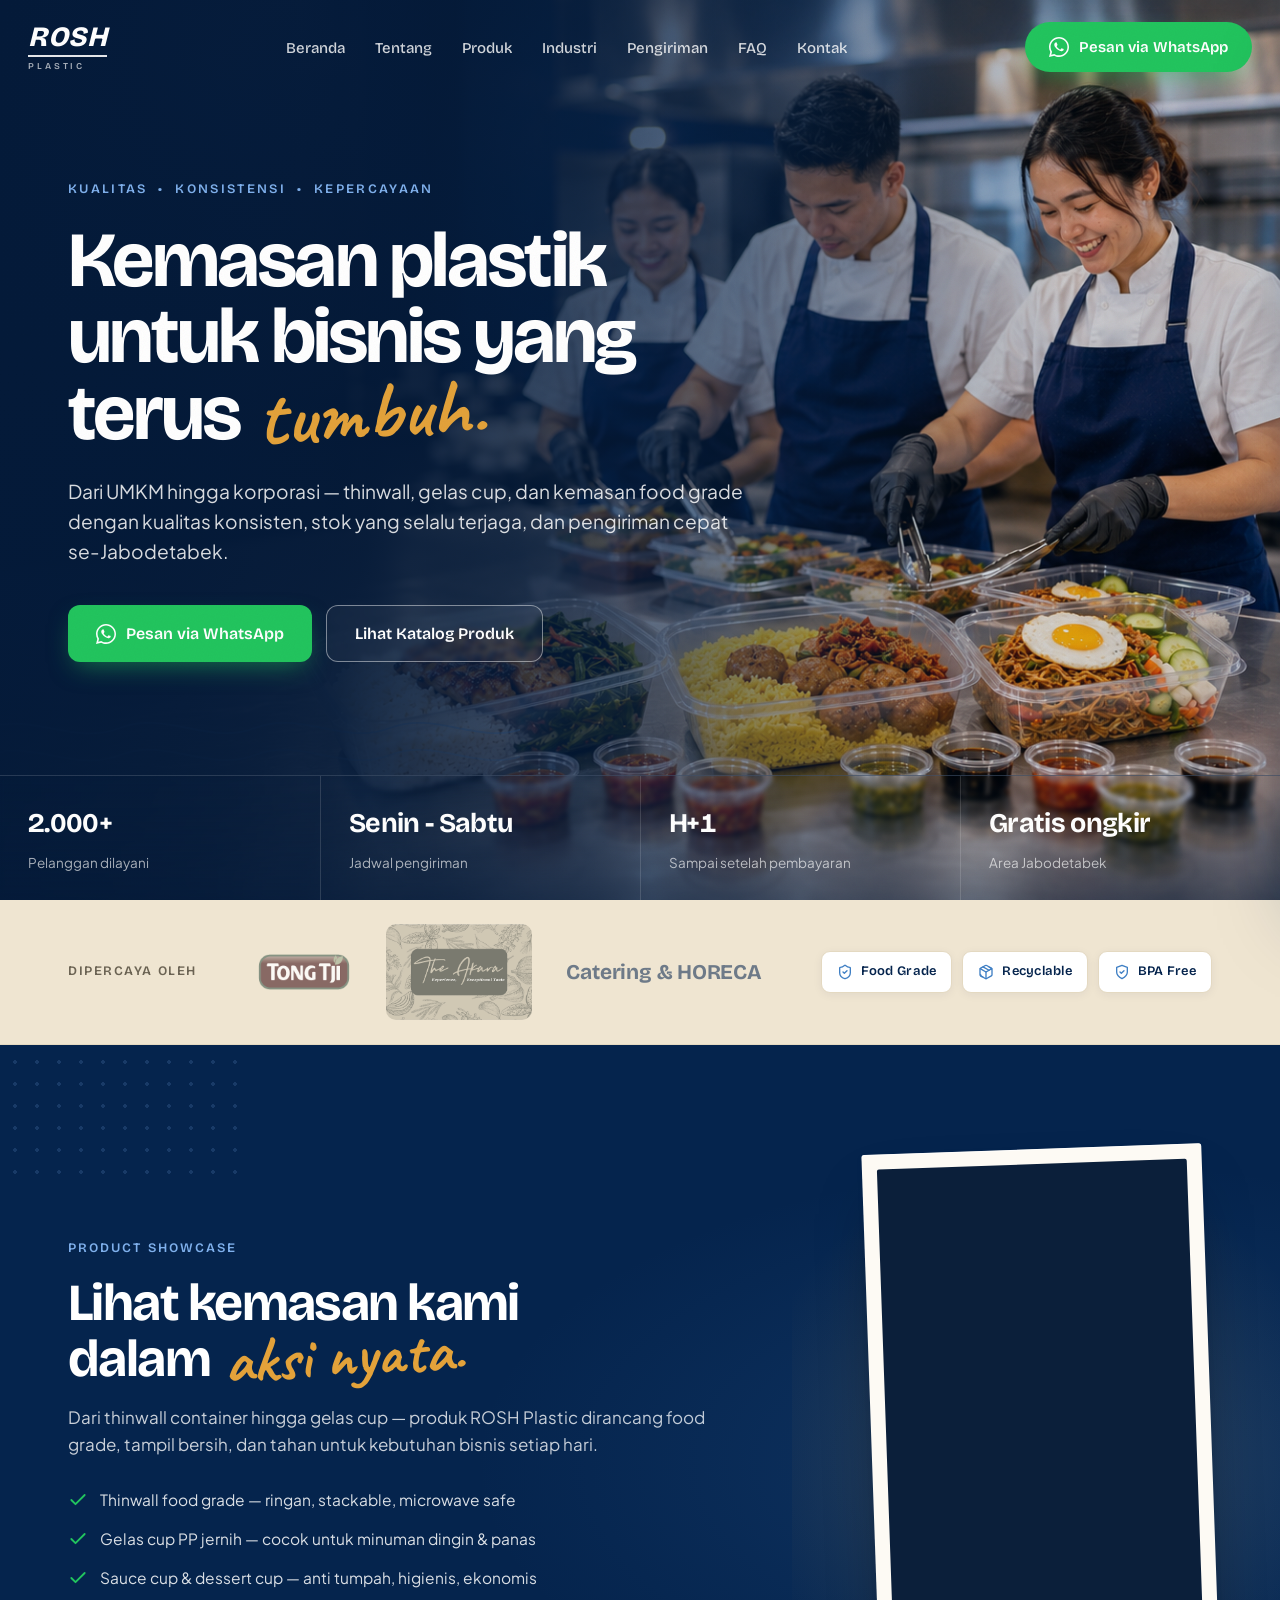
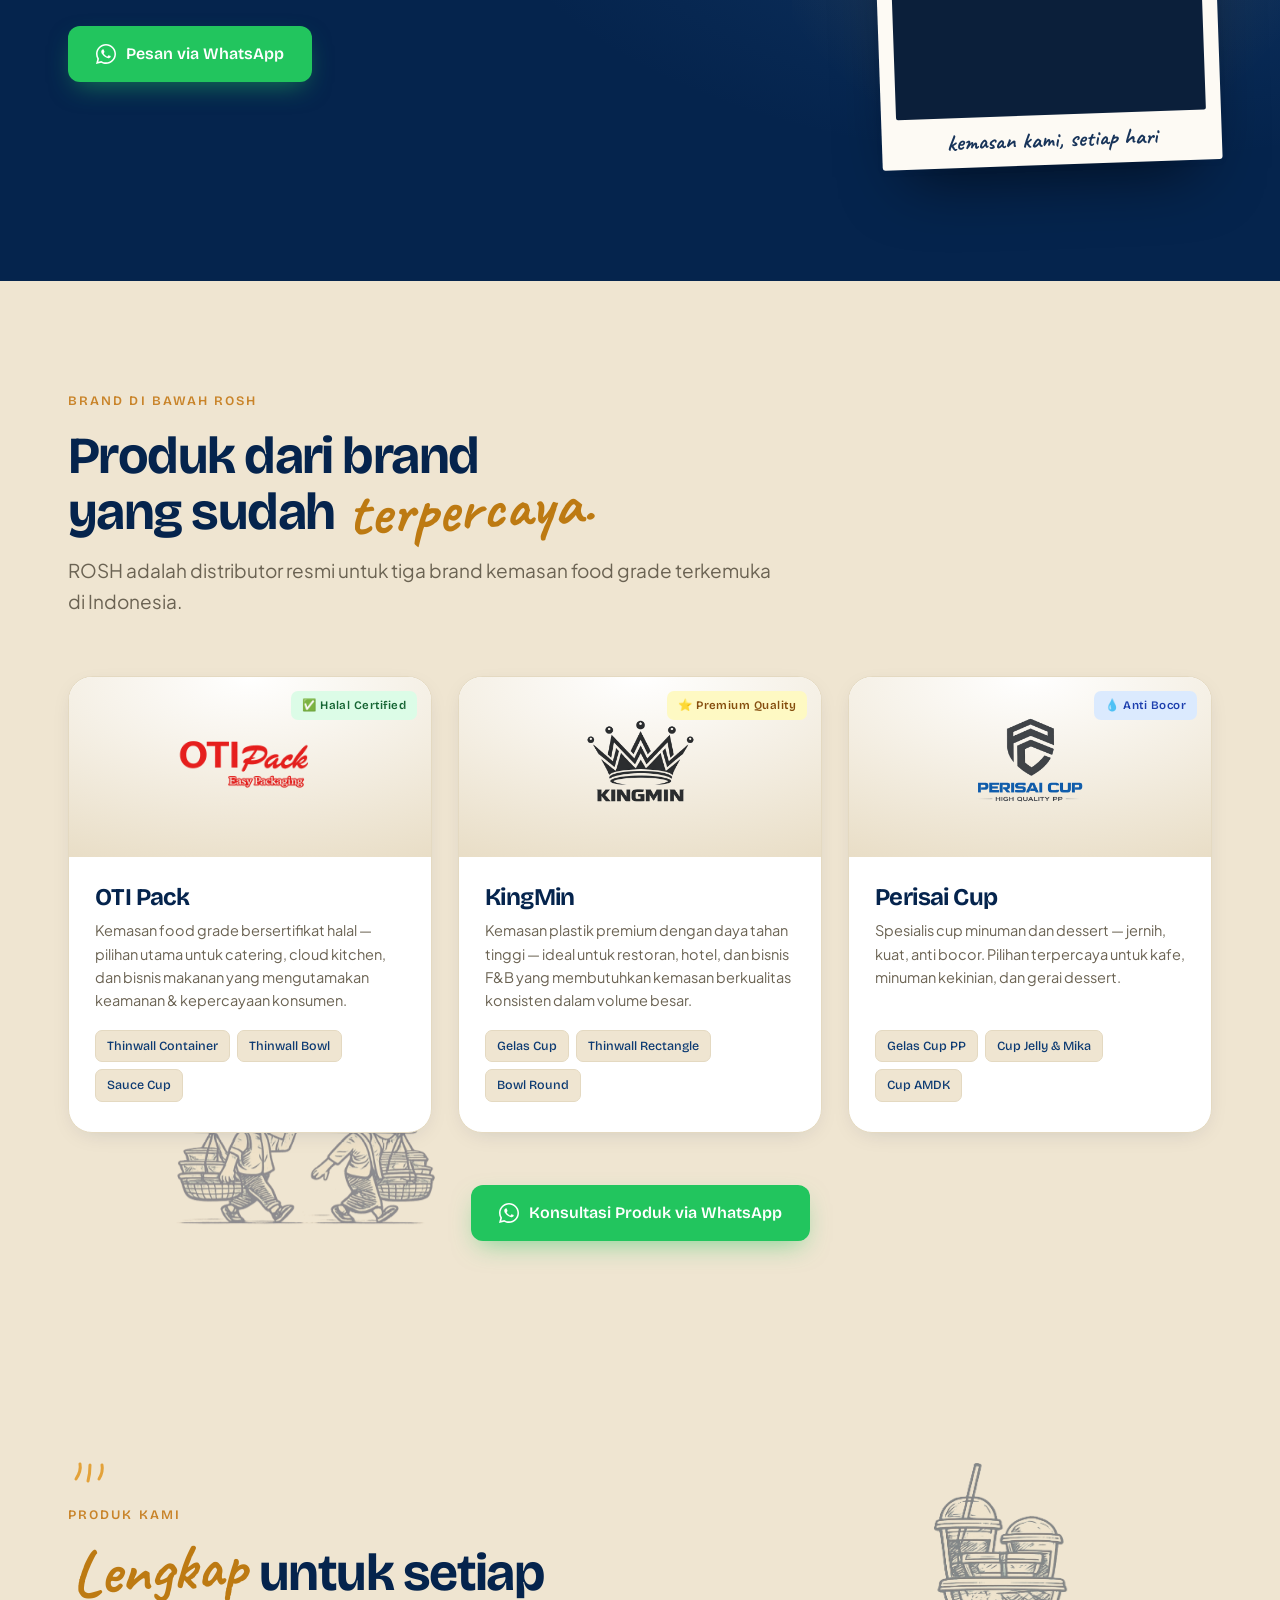
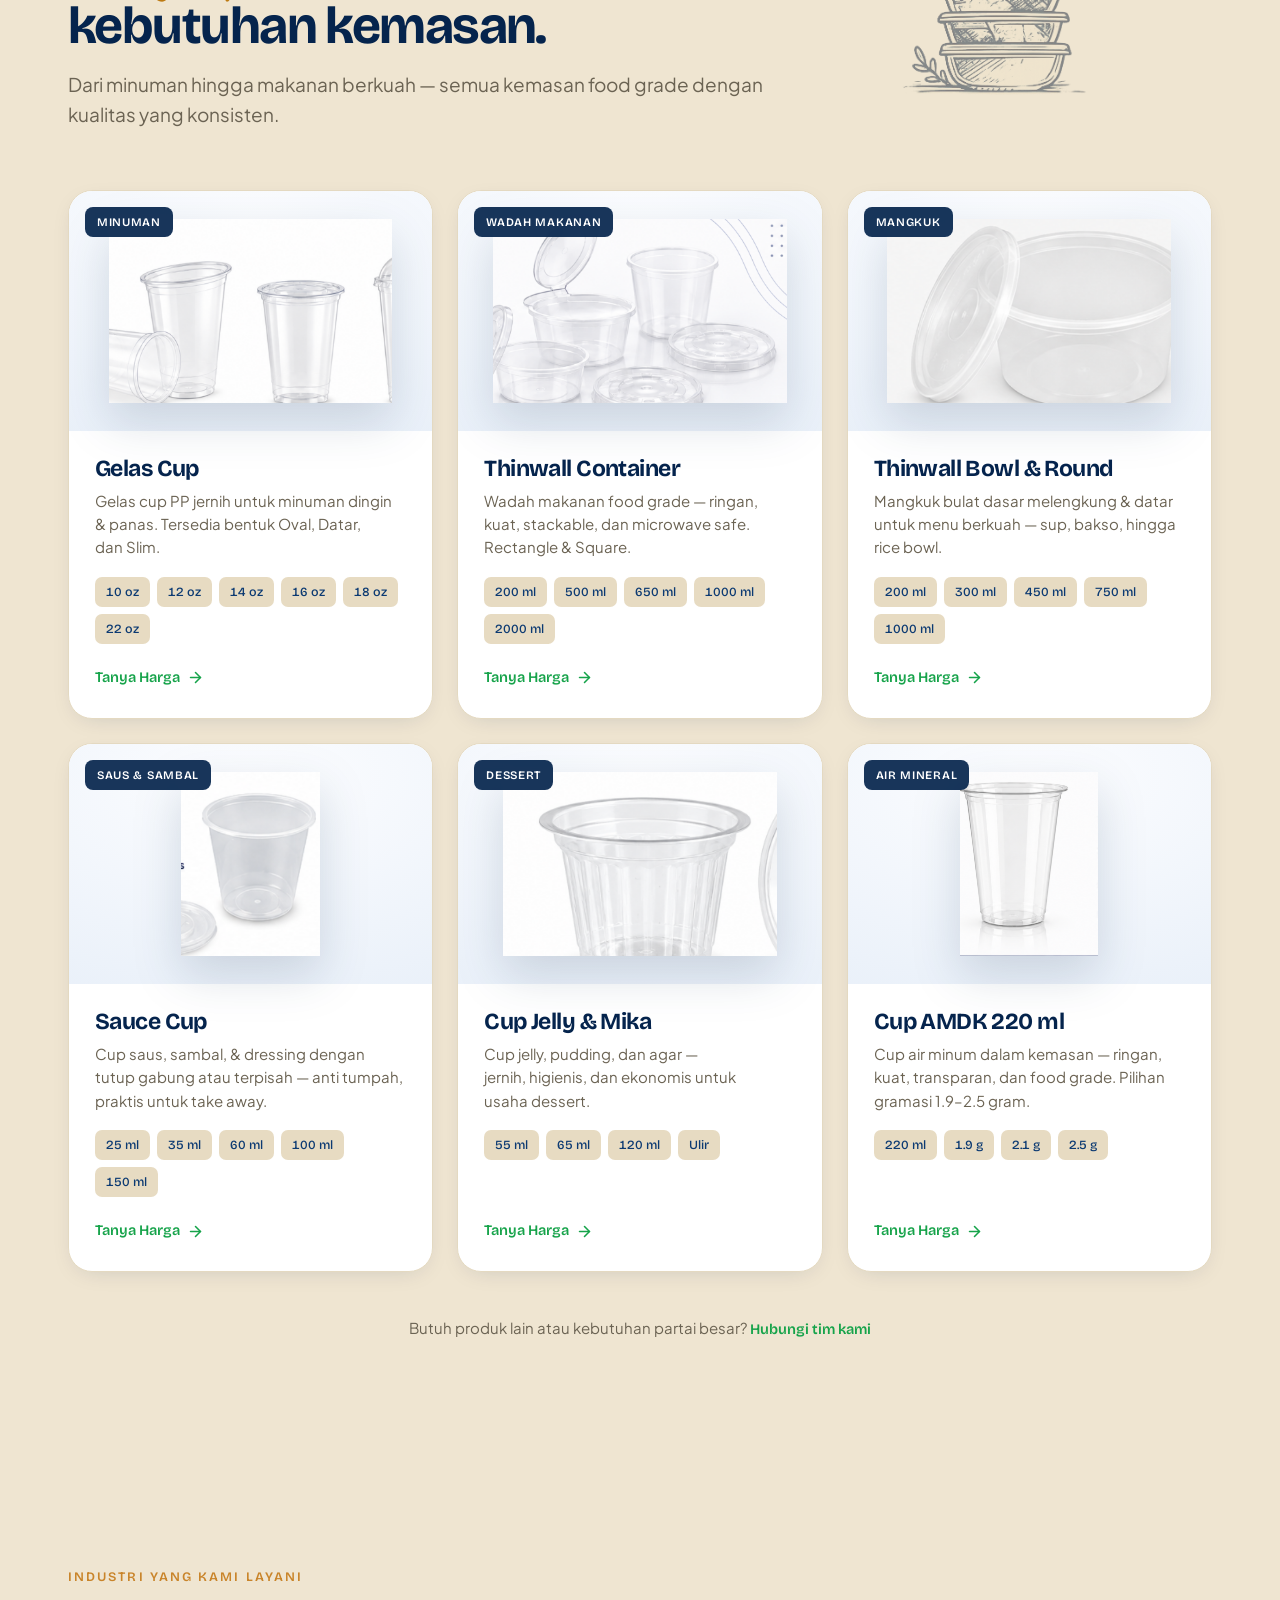
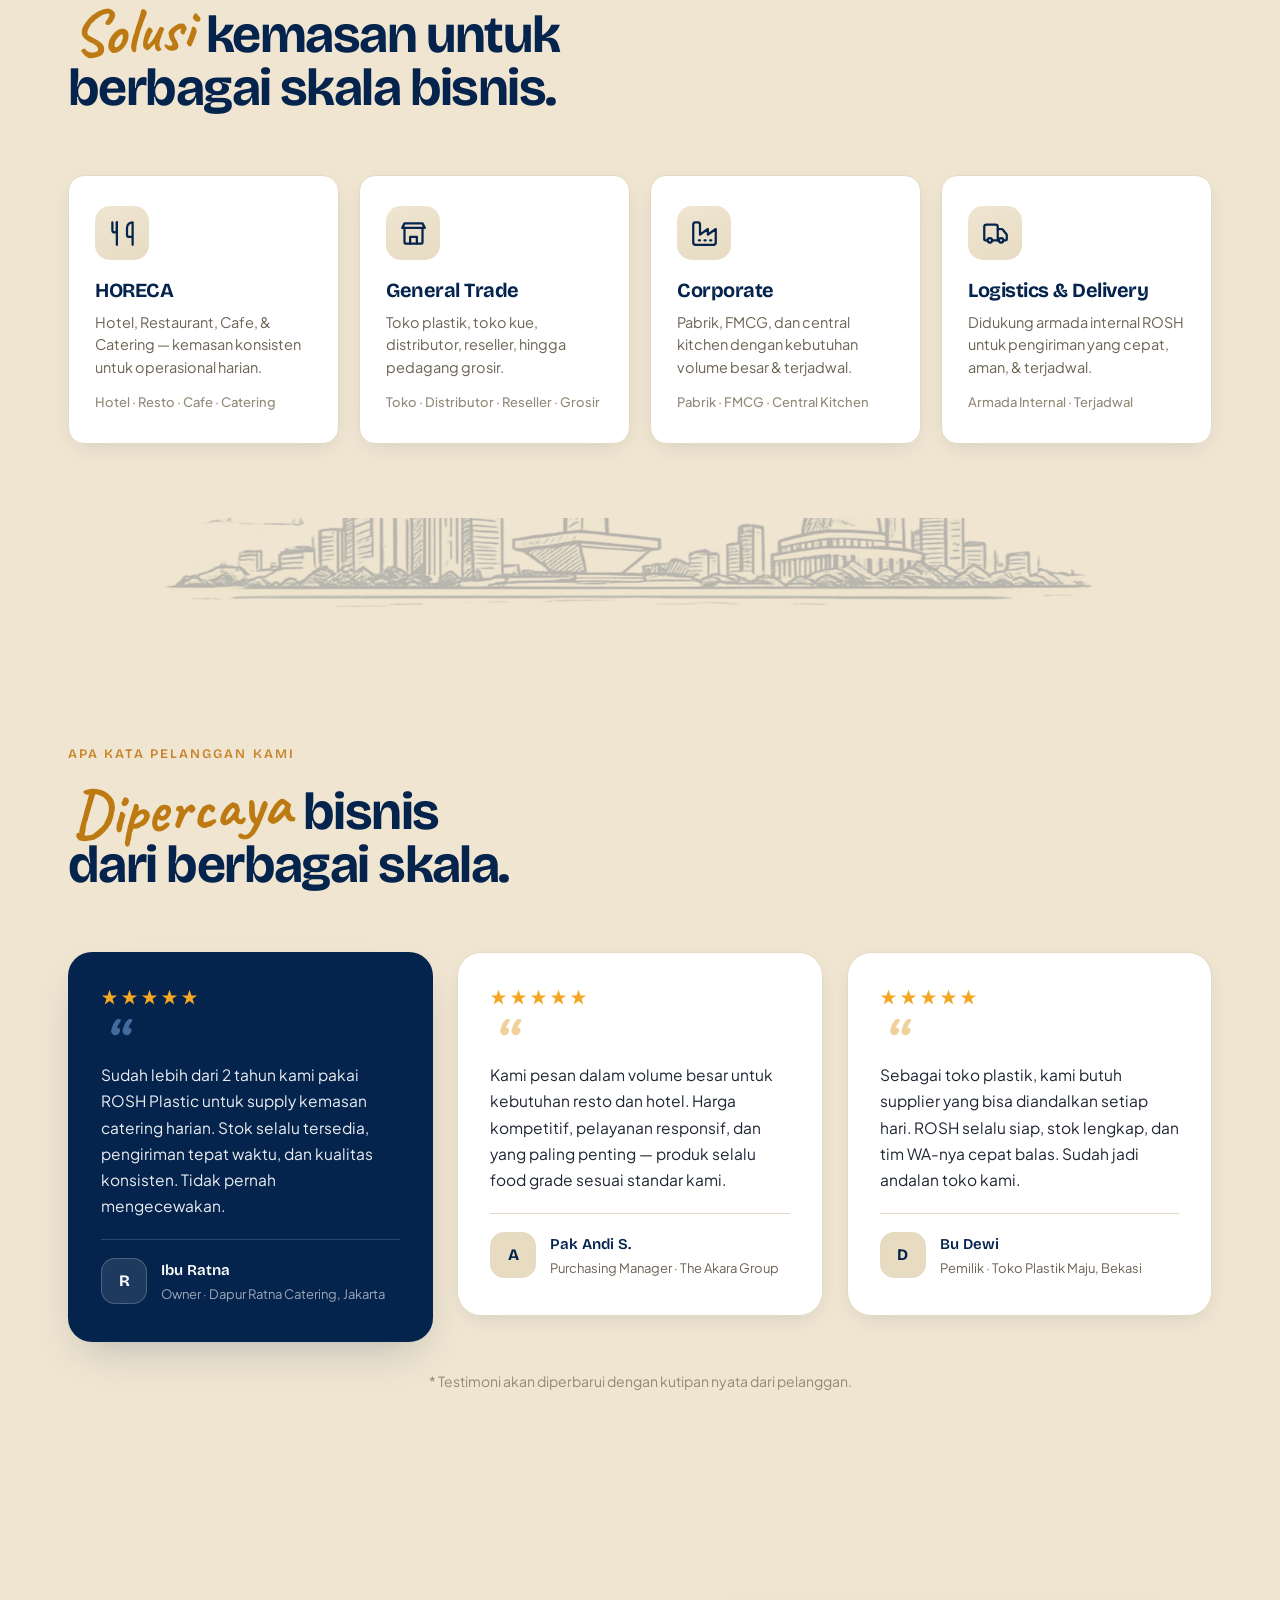
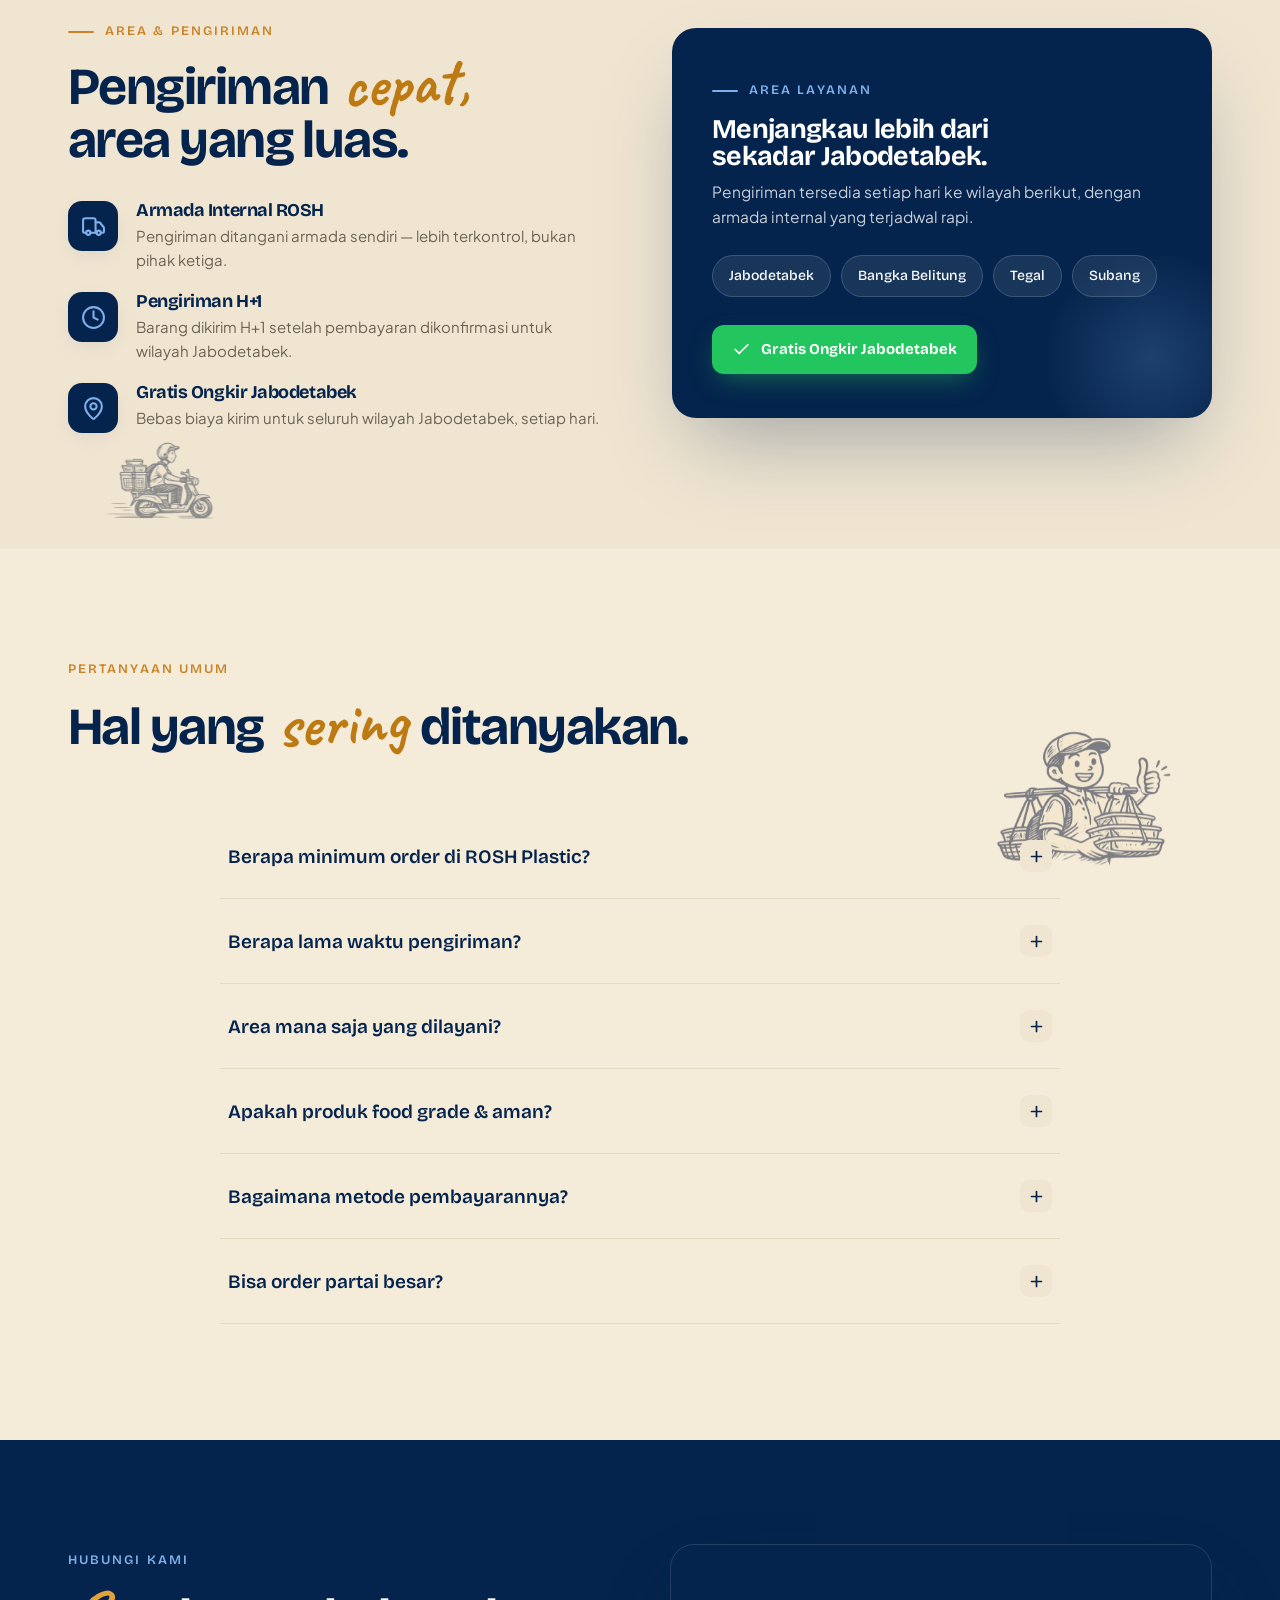
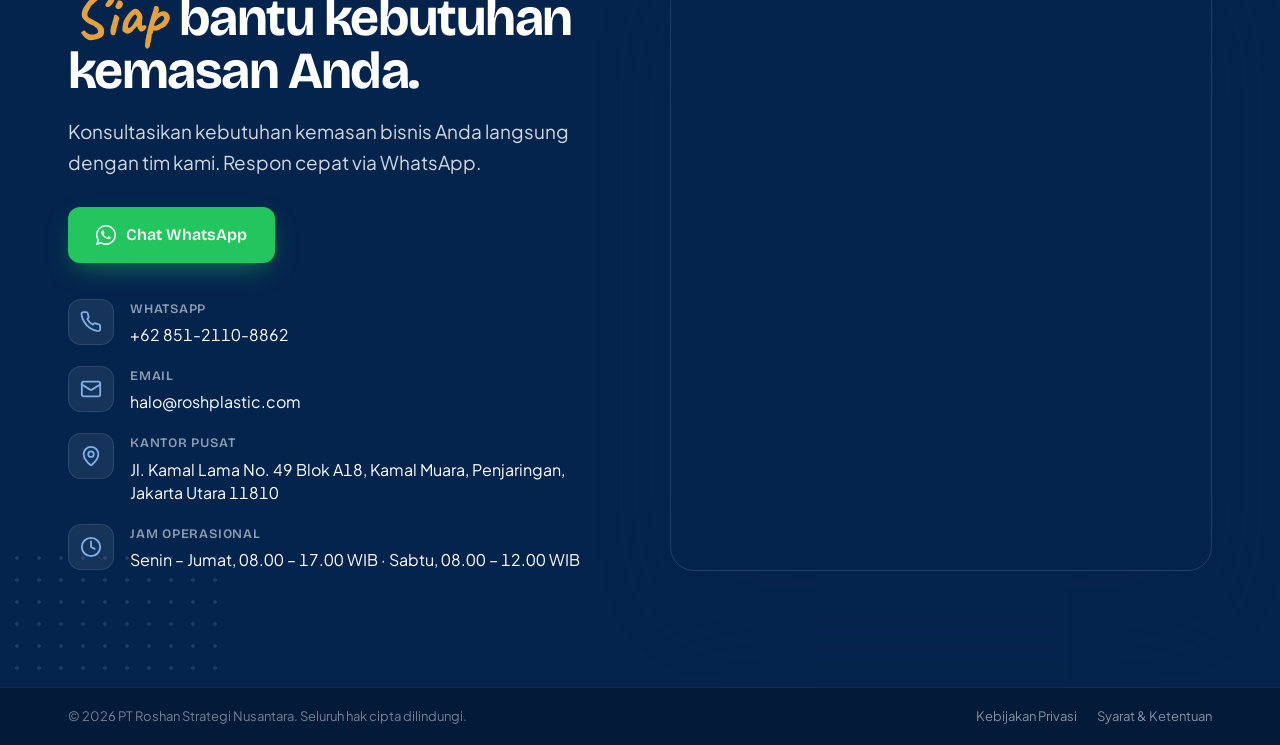
==== ROSH Plastic.html @ 9d6e75bc "Initial commit: ROSH Plastic landing page Situs statis ROSH Plastic — distributor kemasan plastik fo" ====
<!DOCTYPE html>
<html lang="id">
<head>
<meta charset="UTF-8" />
<meta name="viewport" content="width=device-width, initial-scale=1.0" />
<title>ROSH Plastic — Distributor Kemasan Plastik Food Grade | Jakarta</title>
<meta name="description" content="ROSH Plastic — distributor kemasan plastik food grade: thinwall, gelas cup, sauce cup, dan cup jelly. Melayani HORECA, general trade, dan korporasi. Gratis ongkir Jabodetabek, pengiriman H+1." />

<!-- Social / sharing -->
<meta property="og:type" content="website" />
<meta property="og:title" content="ROSH Plastic — Distributor Kemasan Plastik Food Grade" />
<meta property="og:description" content="Thinwall, gelas cup, dan kemasan food grade dengan kualitas konsisten. Gratis ongkir Jabodetabek, pengiriman H+1." />
<meta property="og:image" content="assets/hero-kitchen.png" />
<meta name="twitter:card" content="summary_large_image" />
<meta name="theme-color" content="#05244d" />

<!-- Inline SVG favicon (navy R mark) -->
<link rel="icon" href="data:image/svg+xml,%3Csvg xmlns='http://www.w3.org/2000/svg' viewBox='0 0 32 32'%3E%3Crect width='32' height='32' rx='7' fill='%2305244d'/%3E%3Ctext x='16' y='23' font-family='Archivo,Arial,sans-serif' font-size='20' font-weight='900' font-style='italic' fill='%23ffffff' text-anchor='middle'%3ER%3C/text%3E%3C/svg%3E" />

<link rel="preconnect" href="https://fonts.googleapis.com" />
<link rel="preconnect" href="https://fonts.gstatic.com" crossorigin />
<link href="https://fonts.googleapis.com/css2?family=Bricolage+Grotesque:opsz,wght@12..96,400;12..96,500;12..96,600;12..96,700;12..96,800&family=Caveat:wght@600;700&family=Plus+Jakarta+Sans:wght@400;500;600;700&display=swap" rel="stylesheet" />
<link rel="stylesheet" href="rosh-site.css" />
</head>
<body>

<a class="skip-link" href="#beranda">Lewati ke konten</a>
<div class="grain" aria-hidden="true"></div>

<!-- ============ NAV ============ -->
<header class="nav" data-screen-label="Navbar">
  <div class="nav-inner">
    <a href="#beranda" aria-label="ROSH Plastic — beranda" class="nav-logo-link">
      <span class="nav-logo-txt">
        <span class="nl-main">ROSH</span>
        <span class="nl-sub">PLASTIC</span>
      </span>
    </a>
    <nav>
      <ul class="nav-links">
        <li><a href="#beranda">Beranda</a></li>
        <li><a href="#tentang">Tentang</a></li>
        <li><a href="#produk">Produk</a></li>
        <li><a href="#industri">Industri</a></li>
        <li><a href="#pengiriman">Pengiriman</a></li>
        <li><a href="#faq">FAQ</a></li>
        <li><a href="#kontak">Kontak</a></li>
      </ul>
    </nav>
    <div class="nav-cta">
      <a class="btn btn-wa btn-pill" href="https://wa.me/6285121108862?text=Halo%20ROSH%20Plastic%2C%20saya%20ingin%20menanyakan%20produk%20kemasan%20plastik." target="_blank" rel="noopener">
        <svg viewBox="0 0 32 32" fill="currentColor" aria-hidden="true"><path d="M16 0C7.2 0 0 7.2 0 16c0 2.8.7 5.5 2.1 7.9L0 32l8.3-2.2C10.6 31.2 13.3 32 16 32c8.8 0 16-7.2 16-16S24.8 0 16 0zm0 29.3c-2.5 0-4.9-.7-7-1.9l-.5-.3-4.9 1.3 1.3-4.8-.3-.5c-1.4-2.2-2.1-4.7-2.1-7.1C2.5 8.6 8.6 2.5 16 2.5S29.5 8.6 29.5 16 23.4 29.3 16 29.3zm7.4-9.9c-.4-.2-2.4-1.2-2.7-1.3-.4-.1-.6-.2-.9.2-.3.4-1 1.3-1.2 1.5-.2.2-.4.3-.8.1-.4-.2-1.7-.6-3.2-2-1.2-1.1-2-2.4-2.2-2.8-.2-.4 0-.6.2-.8.2-.2.4-.4.5-.7.2-.2.2-.4.4-.7.1-.3 0-.5 0-.7-.1-.2-.9-2.1-1.2-2.9-.3-.8-.6-.7-.9-.7h-.7c-.2 0-.6.1-1 .5-.3.4-1.3 1.3-1.3 3.1s1.3 3.6 1.5 3.9c.2.3 2.6 4 6.3 5.6.9.4 1.6.6 2.1.8.9.3 1.7.2 2.3.1.7-.1 2.4-1 2.7-1.9.3-.9.3-1.7.2-1.9-.1-.2-.3-.3-.7-.5z"/></svg>
        Pesan via WhatsApp
      </a>
      <button class="nav-burger" aria-label="Buka menu"><span></span><span></span><span></span></button>
    </div>
  </div>
</header>

<!-- mobile menu -->
<div class="scrim"></div>
<aside class="mobile-menu" aria-label="Menu navigasi">
  <button class="mm-close" aria-label="Tutup menu">&times;</button>
  <a href="#beranda">Beranda</a>
  <a href="#tentang">Tentang</a>
  <a href="#produk">Produk</a>
  <a href="#industri">Industri</a>
  <a href="#pengiriman">Pengiriman</a>
  <a href="#faq">FAQ</a>
  <a href="#kontak">Kontak</a>
  <a class="btn btn-wa" href="https://wa.me/6285121108862?text=Halo%20ROSH%20Plastic%2C%20saya%20ingin%20menanyakan%20produk%20kemasan%20plastik." target="_blank" rel="noopener">Pesan via WhatsApp</a>
</aside>

<!-- ============ HERO ============ -->
<section class="hero" id="beranda" data-screen-label="Hero">
  <div class="hero-bg"></div>
  <div class="hero-deco-waves" aria-hidden="true">
    <svg viewBox="0 0 520 130" fill="none" xmlns="http://www.w3.org/2000/svg">
      <path d="M-10,28 C30,12 75,46 120,28 C165,10 210,46 255,28 C300,10 345,46 390,28 C435,10 480,46 525,28" stroke="rgba(127,176,236,0.45)" stroke-width="1.8" fill="none"/>
      <path d="M-10,55 C30,39 75,73 120,55 C165,37 210,73 255,55 C300,37 345,73 390,55 C435,37 480,73 525,55" stroke="rgba(127,176,236,0.32)" stroke-width="1.8" fill="none"/>
      <path d="M-10,82 C30,66 75,100 120,82 C165,64 210,100 255,82 C300,64 345,100 390,82 C435,64 480,100 525,82" stroke="rgba(127,176,236,0.20)" stroke-width="1.8" fill="none"/>
      <path d="M-10,109 C30,93 75,127 120,109 C165,91 210,127 255,109 C300,91 345,127 390,109 C435,91 480,127 525,109" stroke="rgba(127,176,236,0.11)" stroke-width="1.8" fill="none"/>
    </svg>
  </div>
  <div class="hero-grid"></div>
  <div class="hero-overlay"></div>
  <div class="hero-content">
    <div class="container">
      <div class="hero-inner">
        <span class="overline eyebrow-rule">Kualitas&nbsp;&nbsp;•&nbsp;&nbsp;Konsistensi&nbsp;&nbsp;•&nbsp;&nbsp;Kepercayaan</span>
        <h1>Kemasan plastik untuk bisnis yang terus <em class="script">tumbuh.</em></h1>
        <p class="hero-sub">Dari UMKM hingga korporasi — thinwall, gelas cup, dan kemasan food grade dengan kualitas konsisten, stok yang selalu terjaga, dan pengiriman cepat se-Jabodetabek.</p>
        <div class="hero-actions">
          <a class="btn btn-wa" href="https://wa.me/6285121108862?text=Halo%20ROSH%20Plastic%2C%20saya%20ingin%20memesan%20kemasan%20plastik." target="_blank" rel="noopener">
            <svg viewBox="0 0 32 32" fill="currentColor" aria-hidden="true"><path d="M16 0C7.2 0 0 7.2 0 16c0 2.8.7 5.5 2.1 7.9L0 32l8.3-2.2C10.6 31.2 13.3 32 16 32c8.8 0 16-7.2 16-16S24.8 0 16 0zm0 29.3c-2.5 0-4.9-.7-7-1.9l-.5-.3-4.9 1.3 1.3-4.8-.3-.5c-1.4-2.2-2.1-4.7-2.1-7.1C2.5 8.6 8.6 2.5 16 2.5S29.5 8.6 29.5 16 23.4 29.3 16 29.3zm7.4-9.9c-.4-.2-2.4-1.2-2.7-1.3-.4-.1-.6-.2-.9.2-.3.4-1 1.3-1.2 1.5-.2.2-.4.3-.8.1-.4-.2-1.7-.6-3.2-2-1.2-1.1-2-2.4-2.2-2.8-.2-.4 0-.6.2-.8.2-.2.4-.4.5-.7.2-.2.2-.4.4-.7.1-.3 0-.5 0-.7-.1-.2-.9-2.1-1.2-2.9-.3-.8-.6-.7-.9-.7h-.7c-.2 0-.6.1-1 .5-.3.4-1.3 1.3-1.3 3.1s1.3 3.6 1.5 3.9c.2.3 2.6 4 6.3 5.6.9.4 1.6.6 2.1.8.9.3 1.7.2 2.3.1.7-.1 2.4-1 2.7-1.9.3-.9.3-1.7.2-1.9-.1-.2-.3-.3-.7-.5z"/></svg>
            Pesan via WhatsApp
          </a>
          <a class="btn btn-ghost" href="#produk">Lihat Katalog Produk</a>
        </div>
      </div>
    </div>
  </div>
  <div class="hero-stats">
    <div class="hero-stat"><div class="n">2.000+</div><div class="l">Pelanggan dilayani</div></div>
    <div class="hero-stat"><div class="n">Senin - Sabtu</div><div class="l">Jadwal pengiriman</div></div>
    <div class="hero-stat"><div class="n">H+1</div><div class="l">Sampai setelah pembayaran</div></div>
    <div class="hero-stat"><div class="n">Gratis ongkir</div><div class="l">Area Jabodetabek</div></div>
  </div>
</section>

<!-- ============ TRUST ============ -->
<section class="trust">
  <div class="container">
    <div class="trust-inner">
      <span class="trust-label">Dipercaya oleh</span>
      <div class="trust-logos">
        <img src="assets/logo-tong-tji.png" alt="Tong Tji" style="height:96px;object-fit:contain;" />
        <img src="assets/logo-akara-new.png" alt="The Akara" style="height:96px;object-fit:contain;border-radius:10px;" />
        <span>Catering &amp; HORECA</span>
      </div>
      <div class="trust-badges">
        <span class="badge"><svg viewBox="0 0 24 24" fill="none" stroke="currentColor" stroke-width="2" stroke-linecap="round" stroke-linejoin="round"><path d="M20 13c0 5-3.5 7.5-7.66 8.95a1 1 0 0 1-.67-.01C7.5 20.5 4 18 4 13V6a1 1 0 0 1 1-1c2 0 4.5-1.2 6.24-2.72a1.17 1.17 0 0 1 1.52 0C14.51 3.81 17 5 19 5a1 1 0 0 1 1 1z"/><path d="m9 12 2 2 4-4"/></svg>Food Grade</span>
        <span class="badge"><svg viewBox="0 0 24 24" fill="none" stroke="currentColor" stroke-width="2" stroke-linecap="round" stroke-linejoin="round"><path d="M7 19a3 3 0 0 1-3-3"/><path d="M17 5a3 3 0 0 1 3 3"/><path d="m7.5 4.27 9 5.15"/><path d="M21 8a2 2 0 0 0-1-1.73l-7-4a2 2 0 0 0-2 0l-7 4A2 2 0 0 0 3 8v8a2 2 0 0 0 1 1.73l7 4a2 2 0 0 0 2 0l7-4A2 2 0 0 0 21 16Z"/><path d="m3.3 7 8.7 5 8.7-5"/><path d="M12 22V12"/></svg>Recyclable</span>
        <span class="badge"><svg viewBox="0 0 24 24" fill="none" stroke="currentColor" stroke-width="2" stroke-linecap="round" stroke-linejoin="round"><path d="M12 22s8-4 8-10V5l-8-3-8 3v7c0 6 8 10 8 10z"/><path d="m9 12 2 2 4-4"/></svg>BPA Free</span>
      </div>
    </div>
  </div>
</section>

<!-- ============ VIDEO SHOWCASE ============ -->
<section class="section showcase" id="tentang" data-screen-label="Video Showcase">
  <div class="container">
    <div class="showcase-grid">

      <div class="showcase-copy reveal">
        <span class="overline eyebrow-rule">Product Showcase</span>
        <h2 class="h-sec on-navy">Lihat kemasan kami<br>dalam <em class="script">aksi nyata.</em></h2>
        <p>Dari thinwall container hingga gelas cup — produk ROSH Plastic dirancang food grade, tampil bersih, dan tahan untuk kebutuhan bisnis setiap hari.</p>
        <ul>
          <li>
            <svg viewBox="0 0 24 24" fill="none" stroke="currentColor" stroke-width="2.2" stroke-linecap="round" stroke-linejoin="round"><path d="M20 6 9 17l-5-5"/></svg>
            Thinwall food grade — ringan, stackable, microwave safe
          </li>
          <li>
            <svg viewBox="0 0 24 24" fill="none" stroke="currentColor" stroke-width="2.2" stroke-linecap="round" stroke-linejoin="round"><path d="M20 6 9 17l-5-5"/></svg>
            Gelas cup PP jernih — cocok untuk minuman dingin &amp; panas
          </li>
          <li>
            <svg viewBox="0 0 24 24" fill="none" stroke="currentColor" stroke-width="2.2" stroke-linecap="round" stroke-linejoin="round"><path d="M20 6 9 17l-5-5"/></svg>
            Sauce cup &amp; dessert cup — anti tumpah, higienis, ekonomis
          </li>
        </ul>
        <div class="showcase-cta">
          <a class="btn btn-wa" href="https://wa.me/6285121108862?text=Halo%20ROSH%20Plastic%2C%20saya%20tertarik%20dengan%20produk%20kemasan." target="_blank" rel="noopener">
            <svg viewBox="0 0 32 32" fill="currentColor" aria-hidden="true"><path d="M16 0C7.2 0 0 7.2 0 16c0 2.8.7 5.5 2.1 7.9L0 32l8.3-2.2C10.6 31.2 13.3 32 16 32c8.8 0 16-7.2 16-16S24.8 0 16 0zm0 29.3c-2.5 0-4.9-.7-7-1.9l-.5-.3-4.9 1.3 1.3-4.8-.3-.5c-1.4-2.2-2.1-4.7-2.1-7.1C2.5 8.6 8.6 2.5 16 2.5S29.5 8.6 29.5 16 23.4 29.3 16 29.3zm7.4-9.9c-.4-.2-2.4-1.2-2.7-1.3-.4-.1-.6-.2-.9.2-.3.4-1 1.3-1.2 1.5-.2.2-.4.3-.8.1-.4-.2-1.7-.6-3.2-2-1.2-1.1-2-2.4-2.2-2.8-.2-.4 0-.6.2-.8.2-.2.4-.4.5-.7.2-.2.2-.4.4-.7.1-.3 0-.5 0-.7-.1-.2-.9-2.1-1.2-2.9-.3-.8-.6-.7-.9-.7h-.7c-.2 0-.6.1-1 .5-.3.4-1.3 1.3-1.3 3.1s1.3 3.6 1.5 3.9c.2.3 2.6 4 6.3 5.6.9.4 1.6.6 2.1.8.9.3 1.7.2 2.3.1.7-.1 2.4-1 2.7-1.9.3-.9.3-1.7.2-1.9-.1-.2-.3-.3-.7-.5z"/></svg>
            Pesan via WhatsApp
          </a>
        </div>
      </div>

      <figure class="reel-frame reveal d2">
        <div class="reel-glow"></div>
        <div class="reel-wrap">
          <video src="assets/product-reel.mp4" autoplay muted loop playsinline></video>
          <figcaption class="photo-cap">kemasan kami, setiap hari</figcaption>
        </div>
      </figure>

    </div>
  </div>
</section>


<!-- ============ BRANDS ============ -->
<section class="section brands-section" id="brand" data-screen-label="Brand">
  <!-- pikulan carriers illustration -->
  <div class="section-art art-carry" aria-hidden="true"><img src="assets/art-carry.png" alt="" /></div>
  <div class="container">
    <div class="sec-head center reveal">
      <span class="overline eyebrow-rule">Brand di Bawah ROSH</span>
      <h2 class="h-sec">Produk dari brand<br>yang sudah <em class="script">terpercaya.</em></h2>
      <p class="lead">ROSH adalah distributor resmi untuk tiga brand kemasan food grade terkemuka di Indonesia.</p>
    </div>
    <div class="brands-grid">

      <div class="brand-card reveal">
        <div class="brand-logo-area">
          <img src="assets/logo-otipack.png" alt="OTIPack" style="max-height:145px;max-width:90%;width:auto;object-fit:contain;transform:scale(1.5);transform-origin:center;" />
          <span class="brand-tag halal">✅ Halal Certified</span>
        </div>
        <div class="brand-body">
          <h3>OTI Pack</h3>
          <p class="desc">Kemasan food grade bersertifikat halal — pilihan utama untuk catering, cloud kitchen, dan bisnis makanan yang mengutamakan keamanan &amp; kepercayaan konsumen.</p>
          <div class="brand-prodlist">
            <span>Thinwall Container</span>
            <span>Thinwall Bowl</span>
            <span>Sauce Cup</span>
          </div>
        </div>
      </div>

      <div class="brand-card reveal d1">
        <div class="brand-logo-area">
          <img src="assets/logo-kingmin.png" alt="KingMin" />
          <span class="brand-tag premium">⭐ Premium Quality</span>
        </div>
        <div class="brand-body">
          <h3>KingMin</h3>
          <p class="desc">Kemasan plastik premium dengan daya tahan tinggi — ideal untuk restoran, hotel, dan bisnis F&amp;B yang membutuhkan kemasan berkualitas konsisten dalam volume besar.</p>
          <div class="brand-prodlist">
            <span>Gelas Cup</span>
            <span>Thinwall Rectangle</span>
            <span>Bowl Round</span>
          </div>
        </div>
      </div>

      <div class="brand-card reveal d2">
        <div class="brand-logo-area">
          <img src="assets/logo-perisai.png" alt="Perisai Cup" />
          <span class="brand-tag antibocor">💧 Anti Bocor</span>
        </div>
        <div class="brand-body">
          <h3>Perisai Cup</h3>
          <p class="desc">Spesialis cup minuman dan dessert — jernih, kuat, anti bocor. Pilihan terpercaya untuk kafe, minuman kekinian, dan gerai dessert.</p>
          <div class="brand-prodlist">
            <span>Gelas Cup PP</span>
            <span>Cup Jelly &amp; Mika</span>
            <span>Cup AMDK</span>
          </div>
        </div>
      </div>

    </div>
    <div class="brands-cta">
      <a class="btn btn-wa" href="https://wa.me/6285121108862?text=Halo%20ROSH%20Plastic%2C%20saya%20ingin%20konsultasi%20produk." target="_blank" rel="noopener">
        <svg viewBox="0 0 32 32" fill="currentColor" aria-hidden="true"><path d="M16 0C7.2 0 0 7.2 0 16c0 2.8.7 5.5 2.1 7.9L0 32l8.3-2.2C10.6 31.2 13.3 32 16 32c8.8 0 16-7.2 16-16S24.8 0 16 0zm0 29.3c-2.5 0-4.9-.7-7-1.9l-.5-.3-4.9 1.3 1.3-4.8-.3-.5c-1.4-2.2-2.1-4.7-2.1-7.1C2.5 8.6 8.6 2.5 16 2.5S29.5 8.6 29.5 16 23.4 29.3 16 29.3zm7.4-9.9c-.4-.2-2.4-1.2-2.7-1.3-.4-.1-.6-.2-.9.2-.3.4-1 1.3-1.2 1.5-.2.2-.4.3-.8.1-.4-.2-1.7-.6-3.2-2-1.2-1.1-2-2.4-2.2-2.8-.2-.4 0-.6.2-.8.2-.2.4-.4.5-.7.2-.2.2-.4.4-.7.1-.3 0-.5 0-.7-.1-.2-.9-2.1-1.2-2.9-.3-.8-.6-.7-.9-.7h-.7c-.2 0-.6.1-1 .5-.3.4-1.3 1.3-1.3 3.1s1.3 3.6 1.5 3.9c.2.3 2.6 4 6.3 5.6.9.4 1.6.6 2.1.8.9.3 1.7.2 2.3.1.7-.1 2.4-1 2.7-1.9.3-.9.3-1.7.2-1.9-.1-.2-.3-.3-.7-.5z"/></svg>
        Konsultasi Produk via WhatsApp
      </a>
    </div>
  </div>
</section>

<!-- ============ PRODUCTS ============ -->
<section class="section products" id="produk" data-screen-label="Produk">
  <!-- packaging stack illustration -->
  <div class="section-art art-stack" aria-hidden="true"><img src="assets/art-stack.png" alt="" /></div>
  <div class="container">
    <div class="sec-head center reveal">
      <span class="spark"><svg viewBox="0 0 40 26" fill="none" stroke="currentColor" stroke-width="3" stroke-linecap="round" aria-hidden="true"><path d="M8 18 C12 12 13 8 12 3"/><path d="M20 20 C22 13 22 9 22 4"/><path d="M31 18 C34 13 35 9 34 4"/></svg></span>
      <span class="overline eyebrow-rule">Produk Kami</span>
      <h2 class="h-sec"><em class="script">Lengkap</em> untuk setiap kebutuhan kemasan.</h2>
      <p class="lead">Dari minuman hingga makanan berkuah — semua kemasan food grade dengan kualitas yang konsisten.</p>
    </div>
    <div class="prod-grid">

      <article class="prod-card reveal">
        <div class="prod-media"><span class="prod-tag">Minuman</span><img src="assets/cups-white.png" alt="Gelas Cup" /></div>
        <div class="prod-body">
          <h3>Gelas Cup</h3>
          <p class="desc">Gelas cup PP jernih untuk minuman dingin &amp; panas. Tersedia bentuk Oval, Datar, dan Slim.</p>
          <div class="prod-sizes"><span>10 oz</span><span>12 oz</span><span>14 oz</span><span>16 oz</span><span>18 oz</span><span>22 oz</span></div>
          <div class="prod-foot">
            <a class="prod-link" href="https://wa.me/6285121108862?text=Halo%20ROSH%20Plastic%2C%20saya%20ingin%20menanyakan%20harga%20Gelas%20Cup." target="_blank" rel="noopener">Tanya Harga <svg viewBox="0 0 24 24" fill="none" stroke="currentColor" stroke-width="2.2" stroke-linecap="round" stroke-linejoin="round"><path d="M5 12h14"/><path d="m12 5 7 7-7 7"/></svg></a>
          </div>
        </div>
      </article>

      <article class="prod-card reveal d1">
        <div class="prod-media"><span class="prod-tag">Wadah Makanan</span><img src="assets/prod-thinwall.png" alt="Thinwall Container" /></div>
        <div class="prod-body">
          <h3>Thinwall Container</h3>
          <p class="desc">Wadah makanan food grade — ringan, kuat, stackable, dan microwave safe. Rectangle &amp; Square.</p>
          <div class="prod-sizes"><span>200 ml</span><span>500 ml</span><span>650 ml</span><span>1000 ml</span><span>2000 ml</span></div>
          <div class="prod-foot">
            <a class="prod-link" href="https://wa.me/6285121108862?text=Halo%20ROSH%20Plastic%2C%20saya%20ingin%20menanyakan%20harga%20Thinwall%20Container." target="_blank" rel="noopener">Tanya Harga <svg viewBox="0 0 24 24" fill="none" stroke="currentColor" stroke-width="2.2" stroke-linecap="round" stroke-linejoin="round"><path d="M5 12h14"/><path d="m12 5 7 7-7 7"/></svg></a>
          </div>
        </div>
      </article>

      <article class="prod-card reveal d2">
        <div class="prod-media"><span class="prod-tag">Mangkuk</span><img src="assets/prod-round.png" alt="Thinwall Bowl & Round" /></div>
        <div class="prod-body">
          <h3>Thinwall Bowl &amp; Round</h3>
          <p class="desc">Mangkuk bulat dasar melengkung &amp; datar untuk menu berkuah — sup, bakso, hingga rice bowl.</p>
          <div class="prod-sizes"><span>200 ml</span><span>300 ml</span><span>450 ml</span><span>750 ml</span><span>1000 ml</span></div>
          <div class="prod-foot">
            <a class="prod-link" href="https://wa.me/6285121108862?text=Halo%20ROSH%20Plastic%2C%20saya%20ingin%20menanyakan%20harga%20Thinwall%20Bowl%20%26%20Round." target="_blank" rel="noopener">Tanya Harga <svg viewBox="0 0 24 24" fill="none" stroke="currentColor" stroke-width="2.2" stroke-linecap="round" stroke-linejoin="round"><path d="M5 12h14"/><path d="m12 5 7 7-7 7"/></svg></a>
          </div>
        </div>
      </article>

      <article class="prod-card reveal">
        <div class="prod-media"><span class="prod-tag">Saus &amp; Sambal</span><img src="assets/prod-saucecup.png" alt="Sauce Cup" /></div>
        <div class="prod-body">
          <h3>Sauce Cup</h3>
          <p class="desc">Cup saus, sambal, &amp; dressing dengan tutup gabung atau terpisah — anti tumpah, praktis untuk take away.</p>
          <div class="prod-sizes"><span>25 ml</span><span>35 ml</span><span>60 ml</span><span>100 ml</span><span>150 ml</span></div>
          <div class="prod-foot">
            <a class="prod-link" href="https://wa.me/6285121108862?text=Halo%20ROSH%20Plastic%2C%20saya%20ingin%20menanyakan%20harga%20Sauce%20Cup." target="_blank" rel="noopener">Tanya Harga <svg viewBox="0 0 24 24" fill="none" stroke="currentColor" stroke-width="2.2" stroke-linecap="round" stroke-linejoin="round"><path d="M5 12h14"/><path d="m12 5 7 7-7 7"/></svg></a>
          </div>
        </div>
      </article>

      <article class="prod-card reveal d1">
        <div class="prod-media"><span class="prod-tag">Dessert</span><img src="assets/prod-jelly.png" alt="Cup Jelly & Mika" /></div>
        <div class="prod-body">
          <h3>Cup Jelly &amp; Mika</h3>
          <p class="desc">Cup jelly, pudding, dan agar — jernih, higienis, dan ekonomis untuk usaha dessert.</p>
          <div class="prod-sizes"><span>55 ml</span><span>65 ml</span><span>120 ml</span><span>Ulir</span></div>
          <div class="prod-foot">
            <a class="prod-link" href="https://wa.me/6285121108862?text=Halo%20ROSH%20Plastic%2C%20saya%20ingin%20menanyakan%20harga%20Cup%20Jelly%20%26%20Mika." target="_blank" rel="noopener">Tanya Harga <svg viewBox="0 0 24 24" fill="none" stroke="currentColor" stroke-width="2.2" stroke-linecap="round" stroke-linejoin="round"><path d="M5 12h14"/><path d="m12 5 7 7-7 7"/></svg></a>
          </div>
        </div>
      </article>

      <article class="prod-card reveal d2">
        <div class="prod-media"><span class="prod-tag">Air Mineral</span><img src="assets/prod-amdk.png" alt="Cup AMDK 220ml" /></div>
        <div class="prod-body">
          <h3>Cup AMDK 220 ml</h3>
          <p class="desc">Cup air minum dalam kemasan — ringan, kuat, transparan, dan food grade. Pilihan gramasi 1.9–2.5 gram.</p>
          <div class="prod-sizes"><span>220 ml</span><span>1.9 g</span><span>2.1 g</span><span>2.5 g</span></div>
          <div class="prod-foot">
            <a class="prod-link" href="https://wa.me/6285121108862?text=Halo%20ROSH%20Plastic%2C%20saya%20ingin%20menanyakan%20harga%20Cup%20AMDK%20220ml." target="_blank" rel="noopener">Tanya Harga <svg viewBox="0 0 24 24" fill="none" stroke="currentColor" stroke-width="2.2" stroke-linecap="round" stroke-linejoin="round"><path d="M5 12h14"/><path d="m12 5 7 7-7 7"/></svg></a>
          </div>
        </div>
      </article>

    </div>
    <p class="prod-note">Butuh produk lain atau kebutuhan partai besar? <a class="prod-link" style="display:inline-flex" href="https://wa.me/6285121108862?text=Halo%20ROSH%20Plastic%2C%20saya%20ingin%20menanyakan%20produk%20lainnya." target="_blank" rel="noopener">Hubungi tim kami</a></p>
  </div>
</section>

<!-- ============ INDUSTRIES ============ -->
<section class="section" id="industri" data-screen-label="Industri" style="background:var(--bg-soft);">
  <div class="container">
    <div class="sec-head center reveal">
      <span class="overline eyebrow-rule">Industri yang Kami Layani</span>
      <h2 class="h-sec"><em class="script">Solusi</em> kemasan untuk berbagai skala bisnis.</h2>
    </div>
    <div class="ind-grid">
      <div class="ind-card reveal" style="background:#fff;">
        <div class="ind-ico"><svg viewBox="0 0 24 24" fill="none" stroke="currentColor" stroke-width="2" stroke-linecap="round" stroke-linejoin="round"><path d="M3 2v7c0 1.1.9 2 2 2h0a2 2 0 0 0 2-2V2"/><path d="M7 2v20"/><path d="M21 15V2a5 5 0 0 0-5 5v6c0 1.1.9 2 2 2h3Zm0 0v7"/></svg></div>
        <h3>HORECA</h3>
        <p>Hotel, Restaurant, Cafe, &amp; Catering — kemasan konsisten untuk operasional harian.</p>
        <div class="tags">Hotel · Resto · Cafe · Catering</div>
      </div>
      <div class="ind-card reveal d1" style="background:#fff;">
        <div class="ind-ico"><svg viewBox="0 0 24 24" fill="none" stroke="currentColor" stroke-width="2" stroke-linecap="round" stroke-linejoin="round"><path d="M2 7h20l-2-4H4Z"/><path d="M4 7v13a1 1 0 0 0 1 1h14a1 1 0 0 0 1-1V7"/><path d="M9 21v-6h6v6"/></svg></div>
        <h3>General Trade</h3>
        <p>Toko plastik, toko kue, distributor, reseller, hingga pedagang grosir.</p>
        <div class="tags">Toko · Distributor · Reseller · Grosir</div>
      </div>
      <div class="ind-card reveal d2" style="background:#fff;">
        <div class="ind-ico"><svg viewBox="0 0 24 24" fill="none" stroke="currentColor" stroke-width="2" stroke-linecap="round" stroke-linejoin="round"><path d="M2 20a2 2 0 0 0 2 2h16a2 2 0 0 0 2-2V8l-7 5V8l-7 5V4a2 2 0 0 0-2-2H4a2 2 0 0 0-2 2Z"/><path d="M7 18h1"/><path d="M12 18h1"/><path d="M17 18h1"/></svg></div>
        <h3>Corporate</h3>
        <p>Pabrik, FMCG, dan central kitchen dengan kebutuhan volume besar &amp; terjadwal.</p>
        <div class="tags">Pabrik · FMCG · Central Kitchen</div>
      </div>
      <div class="ind-card reveal d3" style="background:#fff;">
        <div class="ind-ico"><svg viewBox="0 0 24 24" fill="none" stroke="currentColor" stroke-width="2" stroke-linecap="round" stroke-linejoin="round"><path d="M14 18V6a2 2 0 0 0-2-2H4a2 2 0 0 0-2 2v11a1 1 0 0 0 1 1h2"/><path d="M15 18H9"/><path d="M19 18h2a1 1 0 0 0 1-1v-3.65a1 1 0 0 0-.22-.62l-3.48-4.35A1 1 0 0 0 17.52 8H14"/><circle cx="7" cy="18" r="2"/><circle cx="17" cy="18" r="2"/></svg></div>
        <h3>Logistics &amp; Delivery</h3>
        <p>Didukung armada internal ROSH untuk pengiriman yang cepat, aman, &amp; terjadwal.</p>
        <div class="tags">Armada Internal · Terjadwal</div>
      </div>
    </div>
  </div>
</section>

<!-- ============ TESTIMONI ============ -->
<section class="section" id="testimoni" data-screen-label="Testimoni" style="background:var(--bg-soft);">
  <!-- Jakarta skyline — strip bridging Industri → Testimoni -->
  <div class="section-art art-skyline" aria-hidden="true"><img src="assets/art-skyline.png" alt="" /></div>
  <div class="container">
    <div class="sec-head center reveal">
      <span class="overline eyebrow-rule">Apa Kata Pelanggan Kami</span>
      <h2 class="h-sec"><em class="script">Dipercaya</em> bisnis<br>dari berbagai skala.</h2>
    </div>
    <div class="testi-grid">

      <div class="testi-card reveal">
        <div class="testi-stars">
          <svg viewBox="0 0 20 20"><path d="M10 1l2.4 6.6H19l-5.4 4 2 6.5L10 14.1l-5.6 4 2-6.5L1 7.6h6.6z"/></svg>
          <svg viewBox="0 0 20 20"><path d="M10 1l2.4 6.6H19l-5.4 4 2 6.5L10 14.1l-5.6 4 2-6.5L1 7.6h6.6z"/></svg>
          <svg viewBox="0 0 20 20"><path d="M10 1l2.4 6.6H19l-5.4 4 2 6.5L10 14.1l-5.6 4 2-6.5L1 7.6h6.6z"/></svg>
          <svg viewBox="0 0 20 20"><path d="M10 1l2.4 6.6H19l-5.4 4 2 6.5L10 14.1l-5.6 4 2-6.5L1 7.6h6.6z"/></svg>
          <svg viewBox="0 0 20 20"><path d="M10 1l2.4 6.6H19l-5.4 4 2 6.5L10 14.1l-5.6 4 2-6.5L1 7.6h6.6z"/></svg>
        </div>
        <div class="testi-body">
          <div class="testi-quote-mark">&ldquo;</div>
          <p class="testi-quote">Sudah lebih dari 2 tahun kami pakai ROSH Plastic untuk supply kemasan catering harian. Stok selalu tersedia, pengiriman tepat waktu, dan kualitas konsisten. Tidak pernah mengecewakan.</p>
        </div>
        <div class="testi-author">
          <div class="testi-avatar">R</div>
          <div class="testi-info">
            <div class="tname">Ibu Ratna</div>
            <div class="trole">Owner · Dapur Ratna Catering, Jakarta</div>
          </div>
        </div>
      </div>

      <div class="testi-card reveal d1">
        <div class="testi-stars">
          <svg viewBox="0 0 20 20"><path d="M10 1l2.4 6.6H19l-5.4 4 2 6.5L10 14.1l-5.6 4 2-6.5L1 7.6h6.6z"/></svg>
          <svg viewBox="0 0 20 20"><path d="M10 1l2.4 6.6H19l-5.4 4 2 6.5L10 14.1l-5.6 4 2-6.5L1 7.6h6.6z"/></svg>
          <svg viewBox="0 0 20 20"><path d="M10 1l2.4 6.6H19l-5.4 4 2 6.5L10 14.1l-5.6 4 2-6.5L1 7.6h6.6z"/></svg>
          <svg viewBox="0 0 20 20"><path d="M10 1l2.4 6.6H19l-5.4 4 2 6.5L10 14.1l-5.6 4 2-6.5L1 7.6h6.6z"/></svg>
          <svg viewBox="0 0 20 20"><path d="M10 1l2.4 6.6H19l-5.4 4 2 6.5L10 14.1l-5.6 4 2-6.5L1 7.6h6.6z"/></svg>
        </div>
        <div class="testi-body">
          <div class="testi-quote-mark">&ldquo;</div>
          <p class="testi-quote">Kami pesan dalam volume besar untuk kebutuhan resto dan hotel. Harga kompetitif, pelayanan responsif, dan yang paling penting — produk selalu food grade sesuai standar kami.</p>
        </div>
        <div class="testi-author">
          <div class="testi-avatar">A</div>
          <div class="testi-info">
            <div class="tname">Pak Andi S.</div>
            <div class="trole">Purchasing Manager · The Akara Group</div>
          </div>
        </div>
      </div>

      <div class="testi-card reveal d2">
        <div class="testi-stars">
          <svg viewBox="0 0 20 20"><path d="M10 1l2.4 6.6H19l-5.4 4 2 6.5L10 14.1l-5.6 4 2-6.5L1 7.6h6.6z"/></svg>
          <svg viewBox="0 0 20 20"><path d="M10 1l2.4 6.6H19l-5.4 4 2 6.5L10 14.1l-5.6 4 2-6.5L1 7.6h6.6z"/></svg>
          <svg viewBox="0 0 20 20"><path d="M10 1l2.4 6.6H19l-5.4 4 2 6.5L10 14.1l-5.6 4 2-6.5L1 7.6h6.6z"/></svg>
          <svg viewBox="0 0 20 20"><path d="M10 1l2.4 6.6H19l-5.4 4 2 6.5L10 14.1l-5.6 4 2-6.5L1 7.6h6.6z"/></svg>
          <svg viewBox="0 0 20 20"><path d="M10 1l2.4 6.6H19l-5.4 4 2 6.5L10 14.1l-5.6 4 2-6.5L1 7.6h6.6z"/></svg>
        </div>
        <div class="testi-body">
          <div class="testi-quote-mark">&ldquo;</div>
          <p class="testi-quote">Sebagai toko plastik, kami butuh supplier yang bisa diandalkan setiap hari. ROSH selalu siap, stok lengkap, dan tim WA-nya cepat balas. Sudah jadi andalan toko kami.</p>
        </div>
        <div class="testi-author">
          <div class="testi-avatar">D</div>
          <div class="testi-info">
            <div class="tname">Bu Dewi</div>
            <div class="trole">Pemilik · Toko Plastik Maju, Bekasi</div>
          </div>
        </div>
      </div>

    </div>
    <p style="text-align:center;margin-top:28px;font-size:14px;color:var(--slate-l);">* Testimoni akan diperbarui dengan kutipan nyata dari pelanggan.</p>
  </div>
</section>

<!-- ============ DELIVERY ============ -->
<section class="section delivery" id="pengiriman" data-screen-label="Pengiriman">
  <!-- hand-drawn delivery rider — armada internal ROSH -->
  <div class="section-art art-rider" aria-hidden="true"><img src="assets/art-rider.png" alt="" /></div>
  <div class="container">
    <div class="del-grid">
      <div class="reveal">
        <span class="overline eyebrow-rule">Area &amp; Pengiriman</span>
        <h2 class="h-sec" style="margin-top:16px">Pengiriman <em class="script">cepat,</em> area yang luas.</h2>
        <div class="del-feats">
          <div class="del-feat">
            <div class="fi"><svg viewBox="0 0 24 24" fill="none" stroke="currentColor" stroke-width="2" stroke-linecap="round" stroke-linejoin="round"><path d="M14 18V6a2 2 0 0 0-2-2H4a2 2 0 0 0-2 2v11a1 1 0 0 0 1 1h2"/><path d="M15 18H9"/><path d="M19 18h2a1 1 0 0 0 1-1v-3.65a1 1 0 0 0-.22-.62l-3.48-4.35A1 1 0 0 0 17.52 8H14"/><circle cx="7" cy="18" r="2"/><circle cx="17" cy="18" r="2"/></svg></div>
            <div><h3>Armada Internal ROSH</h3><p>Pengiriman ditangani armada sendiri — lebih terkontrol, bukan pihak ketiga.</p></div>
          </div>
          <div class="del-feat">
            <div class="fi"><svg viewBox="0 0 24 24" fill="none" stroke="currentColor" stroke-width="2" stroke-linecap="round" stroke-linejoin="round"><circle cx="12" cy="12" r="10"/><polyline points="12 6 12 12 16 14"/></svg></div>
            <div><h3>Pengiriman H+1</h3><p>Barang dikirim H+1 setelah pembayaran dikonfirmasi untuk wilayah Jabodetabek.</p></div>
          </div>
          <div class="del-feat">
            <div class="fi"><svg viewBox="0 0 24 24" fill="none" stroke="currentColor" stroke-width="2" stroke-linecap="round" stroke-linejoin="round"><path d="M20 10c0 4.993-5.539 10.193-7.399 11.799a1 1 0 0 1-1.202 0C9.539 20.193 4 14.993 4 10a8 8 0 0 1 16 0"/><circle cx="12" cy="10" r="3"/></svg></div>
            <div><h3>Gratis Ongkir Jabodetabek</h3><p>Bebas biaya kirim untuk seluruh wilayah Jabodetabek, setiap hari.</p></div>
          </div>
        </div>
      </div>
      <div class="del-card reveal d2">
        <span class="overline eyebrow-rule">Area Layanan</span>
        <h3>Menjangkau lebih dari sekadar Jabodetabek.</h3>
        <p>Pengiriman tersedia setiap hari ke wilayah berikut, dengan armada internal yang terjadwal rapi.</p>
        <div class="area-chips">
          <span>Jabodetabek</span>
          <span>Bangka Belitung</span>
          <span>Tegal</span>
          <span>Subang</span>
        </div>
        <div class="free"><svg viewBox="0 0 24 24" fill="none" stroke="currentColor" stroke-width="2.2" stroke-linecap="round" stroke-linejoin="round"><path d="M20 6 9 17l-5-5"/></svg>Gratis Ongkir Jabodetabek</div>
      </div>
    </div>
  </div>
</section>

<!-- ============ FAQ ============ -->
<section class="section" id="faq" data-screen-label="FAQ">
  <!-- courier mascot -->
  <div class="section-art art-mascot" aria-hidden="true"><img src="assets/art-mascot.png" alt="" /></div>
  <div class="container">
    <div class="sec-head center reveal">
      <span class="overline eyebrow-rule">Pertanyaan Umum</span>
      <h2 class="h-sec">Hal yang <em class="script">sering</em> ditanyakan.</h2>
    </div>
    <div class="faq-wrap reveal">
      <div class="faq-item">
        <button class="faq-q">Berapa minimum order di ROSH Plastic?<span class="pm"><svg viewBox="0 0 24 24" fill="none" stroke="currentColor" stroke-width="2.4" stroke-linecap="round"><path d="M5 12h14"/><path d="M12 5v14"/></svg></span></button>
        <div class="faq-a"><p>Kami melayani pembelian partai &amp; grosir. Untuk minimum order dan harga terbaik, silakan hubungi tim kami via WhatsApp — akan disesuaikan dengan jenis produk dan volume kebutuhan Anda.</p></div>
      </div>
      <div class="faq-item">
        <button class="faq-q">Berapa lama waktu pengiriman?<span class="pm"><svg viewBox="0 0 24 24" fill="none" stroke="currentColor" stroke-width="2.4" stroke-linecap="round"><path d="M5 12h14"/><path d="M12 5v14"/></svg></span></button>
        <div class="faq-a"><p>Untuk wilayah Jabodetabek, pengiriman dilakukan H+1 setelah pembayaran dikonfirmasi, menggunakan armada internal ROSH Plastic.</p></div>
      </div>
      <div class="faq-item">
        <button class="faq-q">Area mana saja yang dilayani?<span class="pm"><svg viewBox="0 0 24 24" fill="none" stroke="currentColor" stroke-width="2.4" stroke-linecap="round"><path d="M5 12h14"/><path d="M12 5v14"/></svg></span></button>
        <div class="faq-a"><p>Kami mengutamakan pelayanan Jabodetabek (gratis ongkir), serta seluruh area Indonesia lainnya, mencakupi 38 provinsi Indonesia</p></div>
      </div>
      <div class="faq-item">
        <button class="faq-q">Apakah produk food grade &amp; aman?<span class="pm"><svg viewBox="0 0 24 24" fill="none" stroke="currentColor" stroke-width="2.4" stroke-linecap="round"><path d="M5 12h14"/><path d="M12 5v14"/></svg></span></button>
        <div class="faq-a"><p>Ya. Seluruh produk menggunakan material food grade dan thinwall PP yang aman untuk kontak langsung dengan makanan dan minuman.</p></div>
      </div>
      <div class="faq-item">
        <button class="faq-q">Bagaimana metode pembayarannya?<span class="pm"><svg viewBox="0 0 24 24" fill="none" stroke="currentColor" stroke-width="2.4" stroke-linecap="round"><path d="M5 12h14"/><path d="M12 5v14"/></svg></span></button>
        <div class="faq-a"><p>Pembayaran dilakukan via transfer bank. Tim kami akan mengonfirmasi detail dan jadwal pengiriman setelah pesanan disepakati.</p></div>
      </div>
      <div class="faq-item">
        <button class="faq-q">Bisa order partai besar?<span class="pm"><svg viewBox="0 0 24 24" fill="none" stroke="currentColor" stroke-width="2.4" stroke-linecap="round"><path d="M5 12h14"/><path d="M12 5v14"/></svg></span></button>
        <div class="faq-a"><p>Bisa. Untuk kebutuhan korporasi, central kitchen, atau volume besar, hubungi kami untuk penawaran khusus dan ketersediaan stok.</p></div>
      </div>
    </div>
  </div>
</section>

<!-- ============ CONTACT ============ -->
<section class="section contact" id="kontak" data-screen-label="Kontak">
  <div class="container">
    <div class="contact-grid">
      <div class="contact-copy reveal">
        <span class="overline eyebrow-rule">Hubungi Kami</span>
        <h2 class="h-sec on-navy"><em class="script">Siap</em> bantu kebutuhan kemasan Anda.</h2>
        <p class="lead on-navy">Konsultasikan kebutuhan kemasan bisnis Anda langsung dengan tim kami. Respon cepat via WhatsApp.</p>
        <div class="contact-actions">
          <a class="btn btn-wa" href="https://wa.me/6285121108862?text=Halo%20ROSH%20Plastic%2C%20saya%20ingin%20berkonsultasi%20mengenai%20kebutuhan%20kemasan." target="_blank" rel="noopener">
            <svg viewBox="0 0 32 32" fill="currentColor" aria-hidden="true"><path d="M16 0C7.2 0 0 7.2 0 16c0 2.8.7 5.5 2.1 7.9L0 32l8.3-2.2C10.6 31.2 13.3 32 16 32c8.8 0 16-7.2 16-16S24.8 0 16 0zm0 29.3c-2.5 0-4.9-.7-7-1.9l-.5-.3-4.9 1.3 1.3-4.8-.3-.5c-1.4-2.2-2.1-4.7-2.1-7.1C2.5 8.6 8.6 2.5 16 2.5S29.5 8.6 29.5 16 23.4 29.3 16 29.3zm7.4-9.9c-.4-.2-2.4-1.2-2.7-1.3-.4-.1-.6-.2-.9.2-.3.4-1 1.3-1.2 1.5-.2.2-.4.3-.8.1-.4-.2-1.7-.6-3.2-2-1.2-1.1-2-2.4-2.2-2.8-.2-.4 0-.6.2-.8.2-.2.4-.4.5-.7.2-.2.2-.4.4-.7.1-.3 0-.5 0-.7-.1-.2-.9-2.1-1.2-2.9-.3-.8-.6-.7-.9-.7h-.7c-.2 0-.6.1-1 .5-.3.4-1.3 1.3-1.3 3.1s1.3 3.6 1.5 3.9c.2.3 2.6 4 6.3 5.6.9.4 1.6.6 2.1.8.9.3 1.7.2 2.3.1.7-.1 2.4-1 2.7-1.9.3-.9.3-1.7.2-1.9-.1-.2-.3-.3-.7-.5z"/></svg>
            Chat WhatsApp
          </a>
        </div>
        <div class="contact-list">
          <div class="contact-row">
            <div class="ci"><svg viewBox="0 0 24 24" fill="none" stroke="currentColor" stroke-width="2" stroke-linecap="round" stroke-linejoin="round"><path d="M22 16.92v3a2 2 0 0 1-2.18 2 19.79 19.79 0 0 1-8.63-3.07A19.5 19.5 0 0 1 4.69 12a19.79 19.79 0 0 1-3.07-8.67A2 2 0 0 1 3.6 1.27h3a2 2 0 0 1 2 1.72c.127.96.361 1.903.7 2.81a2 2 0 0 1-.45 2.11L7.91 8.91a16 16 0 0 0 6 6l.91-.91a2 2 0 0 1 2.11-.45c.907.339 1.85.573 2.81.7A2 2 0 0 1 21.73 16.92z"/></svg></div>
            <div><div class="ck">WhatsApp</div><div class="cv">+62 851-2110-8862</div></div>
          </div>
          <div class="contact-row">
            <div class="ci"><svg viewBox="0 0 24 24" fill="none" stroke="currentColor" stroke-width="2" stroke-linecap="round" stroke-linejoin="round"><rect x="2" y="4" width="20" height="16" rx="2"/><path d="m22 7-8.97 5.7a1.94 1.94 0 0 1-2.06 0L2 7"/></svg></div>
            <div><div class="ck">Email</div><div class="cv">halo@roshplastic.com</div></div>
          </div>
          <div class="contact-row">
            <div class="ci"><svg viewBox="0 0 24 24" fill="none" stroke="currentColor" stroke-width="2" stroke-linecap="round" stroke-linejoin="round"><path d="M20 10c0 4.993-5.539 10.193-7.399 11.799a1 1 0 0 1-1.202 0C9.539 20.193 4 14.993 4 10a8 8 0 0 1 16 0"/><circle cx="12" cy="10" r="3"/></svg></div>
            <div><div class="ck">Kantor Pusat</div><div class="cv">Jl. Kamal Lama No. 49 Blok A18, Kamal Muara, Penjaringan, Jakarta Utara 11810</div></div>
          </div>
          <div class="contact-row">
            <div class="ci"><svg viewBox="0 0 24 24" fill="none" stroke="currentColor" stroke-width="2" stroke-linecap="round" stroke-linejoin="round"><circle cx="12" cy="12" r="10"/><polyline points="12 6 12 12 16 14"/></svg></div>
            <div><div class="ck">Jam Operasional</div><div class="cv">Senin – Jumat, 08.00 – 17.00 WIB · Sabtu, 08.00 – 12.00 WIB</div></div>
          </div>
        </div>
      </div>
      <div class="contact-map reveal d2">
        <iframe title="Lokasi ROSH Plastic" src="https://www.google.com/maps?q=Kamal%20Muara%2C%20Penjaringan%2C%20Jakarta%20Utara%2011810&output=embed" loading="lazy" referrerpolicy="no-referrer-when-downgrade"></iframe>
      </div>
    </div>
  </div>
</section>

<!-- ============ FOOTER ============ -->
<footer class="footer" data-screen-label="Footer">

  <div class="foot-bar">
    <div class="container">
      <p>© 2026 PT Roshan Strategi Nusantara. Seluruh hak cipta dilindungi.</p>
      <div class="links">
        <a href="#">Kebijakan Privasi</a>
        <a href="#">Syarat &amp; Ketentuan</a>
      </div>
    </div>
  </div>
</footer>


<script src="rosh-site.js"></script>
</body>
</html>
---- rosh-site.css ----
/* ============================================================
   ROSH Plastic — landing page styles
   Brand: PT Roshan Strategi Nusantara · navy #05244d
   Display: Bricolage Grotesque · Body: Plus Jakarta Sans
   Blue (steel) = brand accent · Green = WhatsApp action only
   ============================================================ */
:root{
  --navy:#05244d;
  --navy-d:#041a39;
  --navy-700:#0c3a72;
  --navy-600:#15498a;
  --steel:#3f7fc4;
  --sky:#7fb0ec;
  /* warm marigold accent — script words + line-art doodles */
  --amber:#e3a23a;
  --amber-d:#c9842a;
  --accent:#e3a23a;
  --ink:#1f2533;
  --slate:#6b6353;
  --slate-l:#928a78;
  --bg:#ffffff;
  /* warm "paper" neutrals */
  --paper:#f4ebd9;
  --paper-2:#efe5d1;
  --bg-soft:#efe5d1;
  --bg-soft2:#e7dbc2;
  --line:#e4d9c1;
  --line-d:#d6c8a9;
  --wa:#22c55e;
  --wa-d:#16a34a;
  --wa-ink:#06351a;
  --f-display:"Bricolage Grotesque", system-ui, sans-serif;
  --f-script:"Caveat", "Bricolage Grotesque", cursive;
  --f-body:"Plus Jakarta Sans", system-ui, sans-serif;
  --container:1200px;
  --radius:16px;
  --r-sm:10px;
  --r-lg:24px;
  /* navy-tinted shadows — single light source, top-down */
  --shadow-sm:0 2px 10px rgba(5,36,77,0.06);
  --shadow-card:0 6px 24px -10px rgba(5,36,77,0.18);
  --shadow:0 18px 44px -16px rgba(5,36,77,0.26);
  --shadow-lg:0 40px 80px -24px rgba(5,36,77,0.34);
  /* z-index scale */
  --z-fab:55;
  --z-nav:60;
  --z-scrim:65;
  --z-menu:70;
  --z-grain:120;
}
*{box-sizing:border-box;}
html{scroll-behavior:smooth;scroll-padding-top:84px;}
body{
  margin:0;font-family:var(--f-body);color:var(--ink);background:var(--paper);
  font-size:17px;line-height:1.62;-webkit-font-smoothing:antialiased;
  overflow-x:hidden;
}
img{max-width:100%;display:block;}
a{color:inherit;text-decoration:none;}
h1,h2,h3,h4{font-family:var(--f-display);font-weight:700;line-height:1.02;letter-spacing:-0.025em;margin:0;text-wrap:balance;}
p{margin:0;text-wrap:pretty;}

/* visible keyboard focus — accessibility */
a:focus-visible,button:focus-visible,.btn:focus-visible,.faq-q:focus-visible{
  outline:2.5px solid var(--steel);outline-offset:3px;border-radius:6px;
}

/* skip link */
.skip-link{position:fixed;top:-60px;left:16px;z-index:200;background:var(--navy);color:#fff;
  font-family:var(--f-display);font-weight:600;font-size:14px;padding:10px 16px;border-radius:10px;transition:top .2s;}
.skip-link:focus{top:16px;}

/* paper-grain overlay — breaks digital flatness, reads like printed stock */
.grain{position:fixed;inset:0;z-index:var(--z-grain);pointer-events:none;opacity:0.07;mix-blend-mode:multiply;
  background-image:url("data:image/svg+xml,%3Csvg xmlns='http://www.w3.org/2000/svg' width='160' height='160'%3E%3Cfilter id='n'%3E%3CfeTurbulence type='fractalNoise' baseFrequency='0.85' numOctaves='2' stitchTiles='stitch'/%3E%3C/filter%3E%3Crect width='100%25' height='100%25' filter='url(%23n)'/%3E%3C/svg%3E");}

/* ---------- script accent + hand-drawn decorations ---------- */
/* handwritten word inside a headline (marigold), reference-style */
.script{font-family:var(--f-script);font-weight:700;font-style:normal;color:#bd7a12;
  letter-spacing:0;line-height:0.8;display:inline-block;transform:rotate(-3deg);
  padding:0 .06em;font-size:1.18em;}
.h-sec .script{font-size:1.22em;}
.hero h1 .script{font-size:1.05em;}
/* on dark navy bands, brighten the marigold for contrast */
.on-navy .script,.hero h1 .script{color:var(--amber);}

/* line-art doodle wrapper — navy ink sketches, low presence */
.doodle{position:absolute;pointer-events:none;color:var(--navy);opacity:.13;z-index:0;}
.doodle svg{width:100%;height:100%;display:block;}
.doodle.amber{color:var(--amber);opacity:.9;}
.sec-head{position:relative;}
/* little marigold sparkle sitting above a section title */
.spark{display:flex;color:var(--amber);width:40px;height:26px;margin-bottom:12px;}
.spark svg{width:100%;height:100%;}

/* postage-stamp photo frame — perforated white mount, holes show paper behind.
   Degrades gracefully to a clean white mount where mask-composite is unsupported. */
.stamp{position:relative;background:#fdfaf2;padding:14px;
  box-shadow:0 24px 54px -18px rgba(5,36,77,0.5);
  --r:6px;        /* perforation radius */
  --g:17px;       /* spacing between perforations */
  -webkit-mask:
    radial-gradient(var(--r) at 50% 0,#0000 96%,#000) 50% 0/var(--g) 100% repeat-x,
    radial-gradient(var(--r) at 50% 100%,#0000 96%,#000) 50% 100%/var(--g) 100% repeat-x,
    radial-gradient(var(--r) at 0 50%,#0000 96%,#000) 0 50%/100% var(--g) repeat-y,
    radial-gradient(var(--r) at 100% 50%,#0000 96%,#000) 100% 50%/100% var(--g) repeat-y;
  mask:
    radial-gradient(var(--r) at 50% 0,#0000 96%,#000) 50% 0/var(--g) 100% repeat-x,
    radial-gradient(var(--r) at 50% 100%,#0000 96%,#000) 50% 100%/var(--g) 100% repeat-x,
    radial-gradient(var(--r) at 0 50%,#0000 96%,#000) 0 50%/100% var(--g) repeat-y,
    radial-gradient(var(--r) at 100% 50%,#0000 96%,#000) 100% 50%/100% var(--g) repeat-y;
  -webkit-mask-composite:source-in;
  mask-composite:intersect;
}
.stamp > *{border-radius:2px;overflow:hidden;display:block;}
.stamp::after{content:"";position:absolute;inset:9px;border:1.5px dashed rgba(5,36,77,0.16);pointer-events:none;}
.stamp-tilt{transform:rotate(-3.2deg);}
.stamp-tilt-r{transform:rotate(2.4deg);}

/* ---- hand-drawn illustration placements ----
   art-*.png are navy line-art on white; mix-blend multiply drops the white
   so only the linework sits on the cream sections. Decorative → hidden on small screens. */
.section-art{position:absolute;pointer-events:none;z-index:0;mix-blend-mode:multiply;}
.section-art img{display:block;width:100%;height:auto;}
.products,.brands-section,#industri,#faq,#testimoni{position:relative;overflow:hidden;}
.products .container,.brands-section .container,#industri .container,#faq .container,#testimoni .container,.delivery .container{position:relative;z-index:1;}
/* Jakarta (Monas) skyline — horizontal strip bridging Industri → Testimoni (cropped to the buildings) */
#industri{padding-bottom:44px;}
#testimoni{padding-top:250px;}
.art-skyline{left:50%;transform:translateX(-50%);top:30px;width:min(1320px,94%);height:230px;opacity:.24;}
.art-skyline img{width:100%;height:100%;object-fit:cover;object-position:center bottom;}
/* delivery rider — armada internal (kept left so it sits on cream, not behind the navy card) */
.art-rider{left:1%;bottom:2px;width:300px;opacity:.45;}
/* packaging stack — large feature bleeding off the right of the products band (~5x) */
.art-stack{right:-50px;top:24px;width:min(740px,52%);opacity:.46;}
/* courier mascot — large, bleeding off the right beside the FAQ (~3x) */
.art-mascot{right:-70px;top:64px;width:min(620px,42%);opacity:.5;}
/* two pikulan carriers — full figures walking in a band below the brand cards (~3x) */
.art-carry{left:0;bottom:18px;width:min(640px,46%);opacity:.42;}
/* extra floor below the brand cards so the big carriers sit fully on cream, not behind cards */
.brands-section{padding-bottom:300px;}
@media (max-width:1024px){ .section-art{display:none;} .brands-section{padding-bottom:96px;} #industri{padding-bottom:72px;} #testimoni{padding-top:84px;} }

.container{max-width:var(--container);margin:0 auto;padding:0 28px;}
.section{padding:104px 0 116px;}
.section-tight{padding:72px 0;}

/* ---------- type helpers ---------- */
.overline{font-family:var(--f-display);font-weight:600;font-size:13px;letter-spacing:0.16em;text-transform:uppercase;color:var(--amber-d);}
.eyebrow-rule{display:inline-flex;align-items:center;gap:11px;}
.eyebrow-rule::before{content:"";width:26px;height:2px;background:currentColor;border-radius:2px;}
.h-sec{font-size:clamp(33px,4.4vw,52px);color:var(--navy);letter-spacing:-0.03em;}
.h-sec.on-navy{color:#fff;}
.lead{font-size:19px;color:var(--slate);line-height:1.6;max-width:62ch;}
.lead.on-navy{color:rgba(255,255,255,0.82);}
.center{text-align:center;}
/* section heads — left-aligned editorial, breaks the centered-everything look */
.sec-head{max-width:760px;margin:0 0 60px;}
.sec-head.center{margin-left:0;margin-right:auto;text-align:left;}
.sec-head .overline{display:inline-block;margin-bottom:18px;}
.sec-head .h-sec{margin-bottom:16px;}
.sec-head .lead{margin:0;}

/* ---------- buttons ---------- */
.btn{display:inline-flex;align-items:center;justify-content:center;gap:10px;font-family:var(--f-display);
  font-weight:600;font-size:16px;letter-spacing:0;border:none;cursor:pointer;
  padding:15px 28px;border-radius:12px;
  transition:transform .16s cubic-bezier(.2,.7,.3,1), box-shadow .2s, background .2s, color .2s, border-color .2s;white-space:nowrap;}
.btn:hover{transform:translateY(-2px);}
.btn:active{transform:translateY(0) scale(.985);}
.btn svg{width:20px;height:20px;flex:0 0 auto;}
.btn-wa{background:var(--wa);color:#fff;box-shadow:0 10px 26px -8px rgba(34,197,94,0.55);}
.btn-wa:hover{background:#27d06a;box-shadow:0 16px 34px -10px rgba(34,197,94,0.6);}
.btn-ghost{background:rgba(255,255,255,0.04);color:#fff;border:1.5px solid rgba(255,255,255,0.45);backdrop-filter:blur(2px);}
.btn-ghost:hover{background:rgba(255,255,255,0.12);border-color:#fff;}
.btn-ghost-d{background:transparent;color:var(--navy);border:1.5px solid var(--line-d);}
.btn-ghost-d:hover{background:var(--bg-soft);border-color:var(--navy);}
.btn-navy{background:var(--navy);color:#fff;box-shadow:var(--shadow-sm);}
.btn-navy:hover{background:var(--navy-700);}
.btn-pill{border-radius:999px;padding:13px 24px;font-size:15px;}
.btn-sm{padding:11px 18px;font-size:14.5px;border-radius:9px;}

/* ---------- nav ---------- */
.nav{position:fixed;top:0;left:0;right:0;z-index:var(--z-nav);transition:background .25s, box-shadow .25s, padding .25s;}
.nav-inner{display:flex;align-items:center;justify-content:space-between;gap:24px;padding:22px 28px;max-width:1340px;margin:0 auto;}
.nav-logo-link{text-decoration:none;display:flex;align-items:center;}
.nav-logo-txt{display:flex;flex-direction:column;line-height:1;gap:2px;}
.nl-main{font-family:var(--f-display);font-weight:800;font-size:28px;letter-spacing:0.02em;text-transform:uppercase;color:#fff;font-style:italic;padding-bottom:4px;border-bottom:2.5px solid rgba(255,255,255,0.9);}
.nl-sub{font-family:var(--f-display);font-weight:600;font-size:9px;letter-spacing:0.32em;text-transform:uppercase;color:rgba(255,255,255,0.65);margin-top:3px;}
.nav-links{display:flex;align-items:center;gap:30px;list-style:none;margin:0;padding:0;}
.nav-links a{font-family:var(--f-display);font-weight:500;font-size:15px;color:#fff;opacity:0.82;transition:opacity .15s, color .15s;position:relative;padding:4px 0;}
.nav-links a::after{content:"";position:absolute;left:0;right:100%;bottom:-2px;height:2px;background:var(--sky);transition:right .25s cubic-bezier(.2,.7,.3,1);border-radius:2px;}
.nav-links a:hover{opacity:1;}
.nav-links a:hover::after{right:0;}
.nav-cta{display:flex;align-items:center;gap:14px;}
.nav.scrolled{background:rgba(5,36,77,0.94);backdrop-filter:saturate(140%) blur(12px);box-shadow:0 10px 30px -12px rgba(4,26,57,0.6);}
.nav.scrolled .nav-inner{padding:14px 28px;}
.nav-burger{display:none;background:none;border:none;cursor:pointer;padding:8px;}
.nav-burger span{display:block;width:24px;height:2.4px;background:#fff;border-radius:2px;margin:5px 0;transition:.25s;}

/* mobile menu */
.mobile-menu{position:fixed;inset:0 0 0 auto;width:min(82vw,360px);background:var(--navy);z-index:var(--z-menu);
  transform:translateX(100%);transition:transform .3s cubic-bezier(.4,0,.1,1);padding:30px 28px;display:flex;flex-direction:column;gap:8px;box-shadow:var(--shadow-lg);}
.mobile-menu.open{transform:translateX(0);}
.mobile-menu a{font-family:var(--f-display);font-weight:600;font-size:19px;color:#fff;padding:14px 0;border-bottom:1px solid rgba(255,255,255,0.12);}
.mobile-menu .btn{margin-top:18px;}
.mm-close{align-self:flex-end;background:none;border:none;color:#fff;font-size:30px;cursor:pointer;line-height:1;margin-bottom:8px;}
.scrim{position:fixed;inset:0;background:rgba(4,26,57,0.5);z-index:var(--z-scrim);opacity:0;pointer-events:none;transition:opacity .3s;}
.scrim.open{opacity:1;pointer-events:auto;}

/* hero wave decoration */
.hero-deco-waves{position:absolute;bottom:70px;left:0;width:520px;height:130px;pointer-events:none;}
.hero-deco-waves svg{width:100%;height:100%;}

/* ---------- hero ---------- */
.hero{position:relative;min-height:100dvh;background:var(--navy);overflow:hidden;display:flex;flex-direction:column;}
.hero-bg{position:absolute;inset:0;background-image:url(assets/hero-kitchen.png);background-size:cover;background-position:right center;}
.hero-overlay{position:absolute;inset:0;
  background:linear-gradient(100deg,var(--navy-d) 0%,rgba(4,26,57,0.94) 32%,rgba(5,36,77,0.6) 55%,rgba(5,36,77,0.12) 78%),
             radial-gradient(120% 90% at 12% 0%, rgba(63,127,196,0.28), transparent 55%);}
.hero-grid{position:absolute;inset:0;background-image:radial-gradient(rgba(127,176,236,0.10) 1px,transparent 1px);background-size:34px 34px;
  -webkit-mask-image:linear-gradient(90deg,#000 0%,transparent 60%);mask-image:linear-gradient(90deg,#000 0%,transparent 60%);}
.hero-content{position:relative;flex:1;display:flex;align-items:center;}
.hero-content .container{width:100%;}
.hero-inner{max-width:680px;color:#fff;padding-top:120px;padding-bottom:60px;}
.hero .overline{color:var(--sky);display:inline-block;margin-bottom:22px;font-weight:600;letter-spacing:0.18em;}
.hero h1{font-size:clamp(42px,6.2vw,78px);color:#fff;line-height:0.98;letter-spacing:-0.035em;}
.hero-sub{font-size:clamp(17px,1.5vw,20px);color:rgba(255,255,255,0.85);margin-top:26px;max-width:58ch;line-height:1.55;}
.hero-actions{display:flex;flex-wrap:wrap;gap:14px;margin-top:38px;}
.hero-stats{position:relative;border-top:1px solid rgba(255,255,255,0.14);display:grid;grid-template-columns:repeat(4,1fr);
  background:linear-gradient(0deg, rgba(4,26,57,0.55), transparent);backdrop-filter:blur(2px);}
.hero-stat{padding:26px 28px;color:#fff;border-left:1px solid rgba(255,255,255,0.14);position:relative;}
.hero-stat::before{content:"";position:absolute;left:-1px;top:0;width:36px;height:2px;background:var(--sky);opacity:0;transition:opacity .3s;}
.hero-stat:hover::before{opacity:1;}
.hero-stat:first-child{border-left:none;}
.hero-stat .n{font-family:var(--f-display);font-weight:700;font-size:27px;letter-spacing:-0.025em;font-variant-numeric:tabular-nums;}
.hero-stat .l{font-size:13.5px;color:rgba(255,255,255,0.66);margin-top:6px;}
.hero-stats .container{display:contents;}

/* ---------- trust bar ---------- */
.trust{background:var(--bg-soft);border-bottom:1px solid var(--line);}
.trust-inner{display:flex;align-items:center;justify-content:space-between;gap:28px;padding:24px 0;flex-wrap:wrap;}
.trust-label{font-family:var(--f-display);font-weight:600;font-size:13px;letter-spacing:0.12em;text-transform:uppercase;color:var(--slate);}
.trust-logos{display:flex;align-items:center;gap:34px;flex-wrap:wrap;}
.trust-logos img{filter:saturate(0.2) opacity(0.78);transition:filter .25s;}
.trust-logos:hover img{filter:saturate(1) opacity(1);}
.trust-logos span{font-family:var(--f-display);font-weight:700;font-size:21px;color:var(--navy);opacity:0.55;letter-spacing:-0.01em;}
.trust-badges{display:flex;gap:10px;flex-wrap:wrap;}
.badge{display:inline-flex;align-items:center;gap:8px;font-family:var(--f-display);font-weight:600;font-size:13px;letter-spacing:0.02em;
  padding:9px 15px;border-radius:9px;background:#fff;border:1px solid var(--line);color:var(--navy);box-shadow:var(--shadow-sm);}
.badge svg{width:16px;height:16px;color:var(--steel);}

/* ---------- about ---------- */
.about-grid{display:grid;grid-template-columns:1.05fr 0.95fr;gap:72px;align-items:center;}
.about-copy .overline{display:inline-block;margin-bottom:18px;}
.about-copy h2{margin-bottom:20px;}
.about-copy p + p{margin-top:18px;}
.about-entity{margin-top:30px;padding:22px 24px;background:var(--bg-soft);border:1px solid var(--line);border-radius:var(--radius);}
.about-entity .k{font-size:13px;letter-spacing:0.06em;text-transform:uppercase;color:var(--slate-l);font-weight:600;}
.about-entity .v{font-family:var(--f-display);font-weight:700;color:var(--navy);font-size:18px;margin-top:4px;}
.about-entity .a{font-size:14.5px;color:var(--slate);margin-top:10px;}
.about-visual{position:relative;}
.about-visual .panel{position:relative;background:var(--navy);border-radius:22px;overflow:hidden;aspect-ratio:4/3.4;box-shadow:var(--shadow-lg);}
.about-visual .panel img{position:absolute;inset:0;width:100%;height:100%;object-fit:cover;object-position:center;}
.about-visual .panel .ov{position:absolute;inset:0;background:linear-gradient(180deg,rgba(5,36,77,0) 40%,rgba(4,26,57,0.55));}
.about-visual .dots{position:absolute;top:-22px;right:-22px;width:120px;height:96px;color:var(--steel);opacity:0.5;
  background-image:radial-gradient(currentColor 2px,transparent 2px);background-size:18px 18px;z-index:-1;}
.about-visual .tag{position:absolute;left:24px;bottom:22px;color:#fff;}
.about-visual .tag .o{font-family:var(--f-display);font-weight:700;font-size:12px;letter-spacing:0.18em;text-transform:uppercase;color:var(--sky);}
.about-visual .tag .t{font-family:var(--f-display);font-weight:800;font-size:21px;margin-top:6px;}
.about-mini{display:grid;grid-template-columns:repeat(3,1fr);gap:18px;margin-top:30px;}
.about-mini .m .n{font-family:var(--f-display);font-weight:700;font-size:30px;color:var(--navy);font-variant-numeric:tabular-nums;}
.about-mini .m .l{font-size:13.5px;color:var(--slate);margin-top:4px;}

/* ---------- shared card base ---------- */
.brand-card,.prod-card,.testi-card,.ind-card{
  background:#fff;border:1px solid var(--line);box-shadow:var(--shadow-card);
  position:relative;transition:transform .22s cubic-bezier(.2,.7,.3,1), box-shadow .22s, border-color .22s;
}
.brand-card:hover,.prod-card:hover,.ind-card:hover{transform:translateY(-6px);box-shadow:var(--shadow);border-color:var(--line-d);}

/* ---------- brands section ---------- */
.brands-section{background:var(--bg-soft);}
.brands-grid{display:grid;grid-template-columns:repeat(3,1fr);gap:26px;}
.brand-card{border-radius:var(--r-lg);overflow:hidden;display:flex;flex-direction:column;}
/* accent top-line reveal on hover */
.brand-card::before,.prod-card::before{content:"";position:absolute;top:0;left:0;right:0;height:3px;
  background:linear-gradient(90deg,var(--amber),var(--amber-d));transform:scaleX(0);transform-origin:left;transition:transform .3s cubic-bezier(.2,.7,.3,1);z-index:2;}
.brand-card:hover::before,.prod-card:hover::before{transform:scaleX(1);}
.brand-logo-area{height:180px;display:flex;align-items:center;justify-content:center;padding:20px 24px;background:radial-gradient(120% 120% at 50% 0%, #fff 0%, var(--bg-soft2) 100%);position:relative;overflow:hidden;}
.brand-logo-area img{max-height:145px;max-width:90%;width:auto;object-fit:contain;}
.brand-tag{position:absolute;top:14px;right:14px;font-family:var(--f-display);font-weight:600;font-size:11.5px;letter-spacing:0.04em;padding:5px 11px;border-radius:7px;white-space:nowrap;}
.brand-tag.halal{background:#dcfce7;color:#166534;}
.brand-tag.premium{background:#fef9c3;color:#854d0e;}
.brand-tag.antibocor{background:#dbeafe;color:#1e40af;}
.brand-body{padding:28px 26px 30px;flex:1;display:flex;flex-direction:column;}
.brand-body h3{font-size:24px;color:var(--navy);margin-bottom:10px;}
.brand-body .desc{font-size:14.5px;color:var(--slate);line-height:1.6;}
.brand-prodlist{margin-top:auto;padding-top:18px;display:flex;flex-wrap:wrap;gap:7px;}
.brand-prodlist span{font-family:var(--f-display);font-weight:500;font-size:12.5px;color:var(--navy-700);background:var(--bg-soft);padding:5px 11px;border-radius:7px;border:1px solid var(--line);}
.brands-cta{text-align:center;margin-top:52px;}

/* ---------- testimonials ---------- */
.testi-grid{display:grid;grid-template-columns:repeat(3,1fr);gap:24px;align-items:start;}
.testi-card{border-radius:var(--r-lg);padding:36px 32px;display:flex;flex-direction:column;gap:20px;}
/* feature the first quote in inverted navy for rhythm */
.testi-card:first-child{background:var(--navy);border-color:transparent;color:#fff;box-shadow:var(--shadow);}
.testi-card:first-child .testi-quote{color:rgba(255,255,255,0.92);}
.testi-card:first-child .testi-quote-mark{color:var(--sky);opacity:0.5;}
.testi-card:first-child .testi-author{border-top-color:rgba(255,255,255,0.16);}
.testi-card:first-child .testi-avatar{background:rgba(255,255,255,0.10);border-color:rgba(255,255,255,0.2);color:#fff;}
.testi-card:first-child .tname{color:#fff;}
.testi-card:first-child .trole{color:rgba(255,255,255,0.6);}
.testi-card:not(:first-child):hover{transform:translateY(-4px);box-shadow:var(--shadow);}
.testi-stars{display:flex;gap:3px;}
.testi-stars svg{width:17px;height:17px;fill:#f5a623;color:#f5a623;}
.testi-body{flex:1;}
.testi-quote-mark{font-family:var(--f-script);font-weight:700;font-size:64px;color:var(--amber);opacity:0.5;line-height:0.5;margin-bottom:4px;}
.testi-quote{font-size:15.5px;color:var(--ink);line-height:1.68;}
.testi-author{display:flex;align-items:center;gap:14px;padding-top:18px;border-top:1px solid var(--line);}
.testi-avatar{width:46px;height:46px;border-radius:14px;background:var(--bg-soft2);border:1.5px solid var(--line);display:flex;align-items:center;justify-content:center;flex:0 0 auto;font-family:var(--f-display);font-weight:700;font-size:16px;color:var(--navy);}
.testi-info .tname{font-family:var(--f-display);font-weight:600;font-size:15px;color:var(--navy);}
.testi-info .trole{font-size:13px;color:var(--slate);margin-top:2px;}

/* ---------- products ---------- */
.products{background:var(--bg-soft);}
.prod-grid{display:grid;grid-template-columns:repeat(3,1fr);gap:24px;}
.prod-card{border-radius:var(--r-lg);overflow:hidden;display:flex;flex-direction:column;}
.prod-media{position:relative;height:240px;background:radial-gradient(120% 100% at 50% 14%,#fcfdff 0%,#e9f0f9 100%);display:flex;align-items:center;justify-content:center;padding:28px;}
.prod-media img{max-height:100%;width:auto;object-fit:contain;filter:drop-shadow(0 18px 24px rgba(5,36,77,0.16));transition:transform .3s cubic-bezier(.2,.7,.3,1);}
.prod-card:hover .prod-media img{transform:scale(1.05) translateY(-4px);}
.prod-tag{position:absolute;top:16px;left:16px;font-family:var(--f-display);font-weight:600;font-size:11.5px;letter-spacing:0.06em;text-transform:uppercase;white-space:nowrap;
  background:rgba(5,36,77,0.92);color:#fff;padding:6px 12px;border-radius:8px;z-index:3;backdrop-filter:blur(4px);}
.prod-body{padding:26px 26px 28px;display:flex;flex-direction:column;flex:1;}
.prod-body h3{font-size:23px;color:var(--navy);}
.prod-body .desc{font-size:15px;color:var(--slate);margin-top:9px;line-height:1.55;}
.prod-sizes{display:flex;flex-wrap:wrap;gap:7px;margin-top:18px;}
.prod-sizes span{font-family:var(--f-display);font-weight:500;font-size:12.5px;color:var(--navy-700);background:var(--bg-soft2);padding:5px 11px;border-radius:7px;white-space:nowrap;font-variant-numeric:tabular-nums;}
.prod-foot{margin-top:auto;padding-top:22px;display:flex;align-items:center;justify-content:space-between;gap:12px;}
.prod-link{font-family:var(--f-display);font-weight:600;font-size:14.5px;color:var(--wa-d);display:inline-flex;align-items:center;gap:7px;transition:gap .15s, color .15s;}
.prod-link:hover{gap:11px;color:var(--wa);}
.prod-link svg{width:17px;height:17px;}
.prod-note{text-align:center;margin-top:44px;font-size:15px;color:var(--slate);}

/* ---------- video showcase ---------- */
.showcase{background:var(--navy);position:relative;overflow:hidden;}
.showcase::before{content:"";position:absolute;top:-60px;left:-40px;width:280px;height:200px;
  background-image:radial-gradient(rgba(127,176,236,0.16) 2px,transparent 2px);background-size:22px 22px;pointer-events:none;}
.showcase::after{content:"";position:absolute;inset:0;background:radial-gradient(80% 60% at 85% 50%, rgba(63,127,196,0.18), transparent 60%);pointer-events:none;}
.showcase-grid{display:grid;grid-template-columns:1fr 340px;gap:88px;align-items:center;position:relative;}
.showcase-copy .overline{color:var(--sky);display:inline-block;margin-bottom:18px;}
.showcase-copy h2{color:#fff;margin-bottom:18px;}
.showcase-copy p{color:rgba(255,255,255,0.78);max-width:54ch;}
.showcase-copy ul{list-style:none;margin:28px 0 0;padding:0;display:flex;flex-direction:column;gap:14px;}
.showcase-copy ul li{display:flex;align-items:center;gap:12px;font-size:15.5px;color:rgba(255,255,255,0.85);}
.showcase-copy ul li svg{width:20px;height:20px;flex:0 0 auto;color:var(--wa);}
.showcase-cta{margin-top:36px;}
.reel-frame{position:relative;flex:0 0 auto;margin:0;}
.reel-glow{position:absolute;inset:-80px;background:radial-gradient(circle at 50% 50%,rgba(227,162,58,0.20),transparent 65%);pointer-events:none;z-index:0;}
/* polaroid-style photo mount — matte border, script caption, gentle tilt that straightens on hover */
.reel-wrap{position:relative;z-index:1;margin:0;background:#fdfaf4;
  padding:15px 15px 50px;border-radius:3px;
  box-shadow:0 1px 0 rgba(255,255,255,.7) inset,
             0 2px 5px rgba(5,36,77,.14),
             0 34px 64px -26px rgba(0,0,0,.6);
  transform:rotate(-2deg);
  transition:transform .45s cubic-bezier(.2,.7,.3,1), box-shadow .45s;}
.reel-wrap:hover{transform:rotate(0) translateY(-5px);
  box-shadow:0 2px 5px rgba(5,36,77,.14),0 46px 84px -28px rgba(0,0,0,.7);}
.reel-wrap video{display:block;width:100%;aspect-ratio:9/16;object-fit:cover;border-radius:2px;background:#0b1f3a;}
.photo-cap{position:absolute;left:14px;right:14px;bottom:14px;text-align:center;
  font-family:var(--f-script);font-weight:700;font-size:23px;line-height:1;color:var(--navy);opacity:.92;}

/* ---------- why / value props (navy band) ---------- */
.why{background:var(--navy);position:relative;overflow:hidden;}
.why::before{content:"";position:absolute;top:-80px;right:-60px;width:300px;height:220px;
  background-image:radial-gradient(rgba(127,176,236,0.22) 2px,transparent 2px);background-size:22px 22px;}
.why .sec-head .overline{color:var(--sky);}
.why-grid{display:grid;grid-template-columns:repeat(5,1fr);gap:18px;}
.why-card{background:rgba(255,255,255,0.04);border:1px solid rgba(255,255,255,0.10);border-radius:16px;padding:28px 22px;transition:background .2s, transform .2s;}
.why-card:hover{background:rgba(255,255,255,0.08);transform:translateY(-4px);}
.why-ico{width:52px;height:52px;border-radius:13px;background:rgba(127,176,236,0.16);display:flex;align-items:center;justify-content:center;margin-bottom:18px;}
.why-ico svg{width:26px;height:26px;color:var(--sky);}
.why-card h3{color:#fff;font-size:18px;margin-bottom:9px;letter-spacing:-0.01em;}
.why-card p{font-size:14px;color:rgba(255,255,255,0.66);line-height:1.5;}

/* ---------- industries ---------- */
.ind-grid{display:grid;grid-template-columns:repeat(4,1fr);gap:20px;}
.ind-card{border-radius:var(--radius);padding:30px 26px;}
.ind-card:hover{border-color:var(--amber);}
.ind-ico{width:54px;height:54px;border-radius:15px;background:linear-gradient(160deg,var(--bg-soft),var(--bg-soft2));display:flex;align-items:center;justify-content:center;margin-bottom:20px;color:var(--navy);transition:background .25s, color .25s;}
.ind-card:hover .ind-ico{background:var(--navy);color:#fff;}
.ind-ico svg{width:27px;height:27px;}
.ind-card h3{font-size:20px;color:var(--navy);margin-bottom:10px;}
.ind-card p{font-size:14.5px;color:var(--slate);line-height:1.55;}
.ind-card .tags{margin-top:14px;font-size:13px;color:var(--slate-l);font-weight:500;}

/* ---------- delivery ---------- */
.delivery{background:var(--bg-soft);position:relative;overflow:hidden;}
.del-grid{display:grid;grid-template-columns:1fr 1fr;gap:64px;align-items:center;}
.del-feats{display:flex;flex-direction:column;gap:20px;margin-top:34px;}
.del-feat{display:flex;gap:18px;align-items:flex-start;}
.del-feat .fi{width:50px;height:50px;flex:0 0 auto;border-radius:14px;background:var(--navy);display:flex;align-items:center;justify-content:center;box-shadow:var(--shadow-card);}
.del-feat .fi svg{width:25px;height:25px;color:var(--sky);}
.del-feat h3{font-size:18px;color:var(--navy);margin-bottom:4px;}
.del-feat p{font-size:15px;color:var(--slate);}
.del-card{background:var(--navy);border-radius:var(--r-lg);padding:44px 40px;color:#fff;box-shadow:var(--shadow-lg);position:relative;overflow:hidden;}
.del-card::after{content:"";position:absolute;right:-50px;bottom:-50px;width:220px;height:220px;border-radius:50%;background:radial-gradient(circle,rgba(127,176,236,0.2),transparent 70%);}
.del-card .overline{color:var(--sky);}
.del-card h3{font-size:27px;color:#fff;margin:14px 0 8px;}
.del-card p{color:rgba(255,255,255,0.78);font-size:15.5px;max-width:46ch;}
.area-chips{display:flex;flex-wrap:wrap;gap:10px;margin-top:26px;}
.area-chips span{font-family:var(--f-display);font-weight:500;font-size:14px;padding:9px 16px;border-radius:999px;background:rgba(255,255,255,0.08);border:1px solid rgba(255,255,255,0.16);color:#fff;}
.del-card .free{margin-top:28px;display:inline-flex;align-items:center;gap:10px;background:var(--wa);color:#fff;font-family:var(--f-display);font-weight:700;font-size:15px;padding:12px 20px;border-radius:12px;box-shadow:0 10px 26px -8px rgba(34,197,94,0.5);}
.del-card .free svg{width:19px;height:19px;}

/* ---------- FAQ ---------- */
.faq-wrap{max-width:840px;margin:0 auto;}
.faq-item{border-bottom:1px solid var(--line);transition:padding .25s;}
.faq-item.open{background:linear-gradient(180deg, var(--bg-soft), transparent);border-radius:14px 14px 0 0;}
.faq-q{width:100%;background:none;border:none;cursor:pointer;text-align:left;display:flex;align-items:center;justify-content:space-between;gap:20px;
  padding:26px 8px;font-family:var(--f-display);font-weight:600;font-size:19px;color:var(--navy);transition:color .2s;}
.faq-q:hover{color:var(--steel);}
.faq-q .pm{flex:0 0 auto;width:32px;height:32px;border-radius:9px;background:var(--bg-soft);display:flex;align-items:center;justify-content:center;transition:background .2s,transform .25s;}
.faq-q .pm svg{width:17px;height:17px;color:var(--navy);transition:transform .25s, color .2s;}
.faq-item.open .faq-q .pm{background:var(--navy);}
.faq-item.open .faq-q .pm svg{color:#fff;transform:rotate(45deg);}
.faq-a{max-height:0;overflow:hidden;transition:max-height .3s ease;}
.faq-a p{padding:0 8px 26px;color:var(--slate);font-size:16px;line-height:1.62;max-width:680px;}

/* ---------- contact ---------- */
.contact{background:var(--navy);position:relative;overflow:hidden;}
.contact::before{content:"";position:absolute;left:-60px;bottom:-60px;width:280px;height:200px;
  background-image:radial-gradient(rgba(127,176,236,0.16) 2px,transparent 2px);background-size:22px 22px;}
.contact-grid{display:grid;grid-template-columns:1fr 1fr;gap:60px;align-items:stretch;position:relative;}
.contact-copy .overline{color:var(--sky);display:inline-block;margin-bottom:18px;}
.contact-copy h2{color:#fff;margin-bottom:18px;}
.contact-copy .lead{color:rgba(255,255,255,0.82);}
.contact-actions{display:flex;flex-wrap:wrap;gap:14px;margin:30px 0 36px;}
.contact-list{display:flex;flex-direction:column;gap:20px;}
.contact-row{display:flex;gap:16px;align-items:flex-start;}
.contact-row .ci{width:46px;height:46px;flex:0 0 auto;border-radius:13px;background:rgba(255,255,255,0.07);border:1px solid rgba(255,255,255,0.10);display:flex;align-items:center;justify-content:center;}
.contact-row .ci svg{width:22px;height:22px;color:var(--sky);}
.contact-row .ck{font-family:var(--f-display);font-weight:600;font-size:13px;letter-spacing:0.06em;text-transform:uppercase;color:rgba(255,255,255,0.55);}
.contact-row .cv{color:#fff;font-size:16px;margin-top:3px;line-height:1.45;font-variant-numeric:tabular-nums;}
.contact-map{border-radius:var(--r-lg);overflow:hidden;box-shadow:var(--shadow-lg);min-height:380px;border:1px solid rgba(255,255,255,0.12);}
.contact-map iframe{width:100%;height:100%;min-height:380px;border:0;display:block;filter:grayscale(0.2) contrast(1.02);}

/* ---------- footer ---------- */
.footer{background:var(--navy);color:#fff;padding:0;}
.foot-compact{display:flex;align-items:center;justify-content:space-between;gap:32px;padding:44px 0;flex-wrap:wrap;}
.foot-logo-txt{display:flex;flex-direction:column;line-height:1;gap:2px;}
.flt-main{font-family:var(--f-display);font-weight:800;font-size:26px;letter-spacing:0.02em;text-transform:uppercase;color:#fff;font-style:italic;padding-bottom:3px;border-bottom:2px solid rgba(255,255,255,0.85);}
.flt-sub{font-family:var(--f-display);font-weight:600;font-size:8.5px;letter-spacing:0.32em;text-transform:uppercase;color:rgba(255,255,255,0.6);margin-top:3px;}
.foot-brand-legal{font-size:13px;color:rgba(255,255,255,0.50);margin-top:7px;letter-spacing:0.01em;}
.foot-nav{display:flex;align-items:center;gap:26px;flex-wrap:wrap;}
.foot-nav a{font-family:var(--f-display);font-weight:500;font-size:14px;color:rgba(255,255,255,0.70);transition:color .15s;}
.foot-nav a:hover{color:#fff;}
.foot-wa-btn{width:46px;height:46px;border-radius:14px;background:var(--wa);display:flex;align-items:center;justify-content:center;color:#fff;flex:0 0 auto;transition:transform .15s,box-shadow .15s;}
.foot-wa-btn:hover{transform:scale(1.08);box-shadow:0 8px 22px -6px rgba(34,197,94,0.6);}
.foot-wa-btn svg{width:22px;height:22px;}
.foot-bar{background:var(--navy-d);border-top:1px solid rgba(255,255,255,0.08);}
.foot-bar .container{display:flex;align-items:center;justify-content:space-between;gap:16px;padding-top:18px;padding-bottom:18px;flex-wrap:wrap;}
.foot-bar p{font-size:13px;color:rgba(255,255,255,0.45);margin:0;}
.foot-bar .links{display:flex;gap:20px;}
.foot-bar .links a{font-size:13px;color:rgba(255,255,255,0.52);transition:color .15s;}
.foot-bar .links a:hover{color:#fff;}

/* ---------- floating WA ---------- */
.fab{position:fixed;right:24px;bottom:24px;z-index:var(--z-fab);display:flex;align-items:center;gap:11px;
  background:var(--wa);color:#fff;font-family:var(--f-display);font-weight:600;font-size:15px;
  padding:14px 20px 14px 16px;border-radius:999px;box-shadow:0 14px 34px -8px rgba(34,197,94,0.6);
  transition:transform .15s, box-shadow .15s;}
.fab:hover{transform:translateY(-2px) scale(1.02);}
.fab:active{transform:translateY(0) scale(.98);}
.fab svg{width:24px;height:24px;}
.fab .pulse{position:absolute;left:16px;top:50%;transform:translateY(-50%);width:24px;height:24px;border-radius:50%;
  background:var(--wa);animation:fabpulse 2.2s ease-out infinite;z-index:-1;}
@keyframes fabpulse{0%{opacity:.6;transform:translateY(-50%) scale(1);}70%,100%{opacity:0;transform:translateY(-50%) scale(2.4);}}

/* ---------- scroll reveal ---------- */
.reveal{opacity:0;transform:translateY(24px);transition:opacity .7s cubic-bezier(.2,.7,.3,1), transform .7s cubic-bezier(.2,.7,.3,1);}
.reveal.in{opacity:1;transform:none;}
.reveal.d1{transition-delay:.08s;} .reveal.d2{transition-delay:.16s;} .reveal.d3{transition-delay:.24s;} .reveal.d4{transition-delay:.32s;}

/* ---------- responsive ---------- */
@media (max-width:1024px){
  .nav-links{display:none;}
  .nav-burger{display:block;}
  .nav-cta .btn:not(.nav-burger){display:none;}
  .why-grid{grid-template-columns:repeat(3,1fr);}
  .ind-grid{grid-template-columns:repeat(2,1fr);}
  .prod-grid{grid-template-columns:repeat(2,1fr);}
  .about-grid,.del-grid,.contact-grid{grid-template-columns:1fr;gap:44px;}
  .about-visual{max-width:520px;}
  .foot-top{grid-template-columns:1fr 1fr;gap:36px;}
  .brands-grid{grid-template-columns:1fr;}
  .testi-grid{grid-template-columns:1fr;}
  .showcase-grid{grid-template-columns:1fr;gap:48px;}
  .reel-frame{max-width:300px;margin:0 auto;width:100%;}
}
@media (max-width:680px){
  .section{padding:72px 0 80px;}
  .container{padding:0 20px;}
  .sec-head{margin-bottom:44px;}
  .hero-inner{padding-top:104px;}
  .hero-stats{grid-template-columns:repeat(2,1fr);}
  .hero-stat:nth-child(3){border-left:none;}
  .hero-stat{border-top:1px solid rgba(255,255,255,0.14);}
  .hero-stat:first-child,.hero-stat:nth-child(2){border-top:none;}
  .why-grid{grid-template-columns:1fr 1fr;}
  .prod-grid{grid-template-columns:1fr;}
  .ind-grid{grid-template-columns:1fr;}
  .about-mini{gap:12px;}
  .trust-inner{justify-content:flex-start;}
  .foot-top{grid-template-columns:1fr;}
  .foot-bottom{flex-direction:column;align-items:flex-start;}
  .fab span.txt{display:none;}
  .fab{padding:15px;}
}

/* respect reduced-motion preference */
@media (prefers-reduced-motion:reduce){
  *{animation-duration:.001ms !important;animation-iteration-count:1 !important;transition-duration:.01ms !important;scroll-behavior:auto !important;}
  .reveal{opacity:1;transform:none;}
}
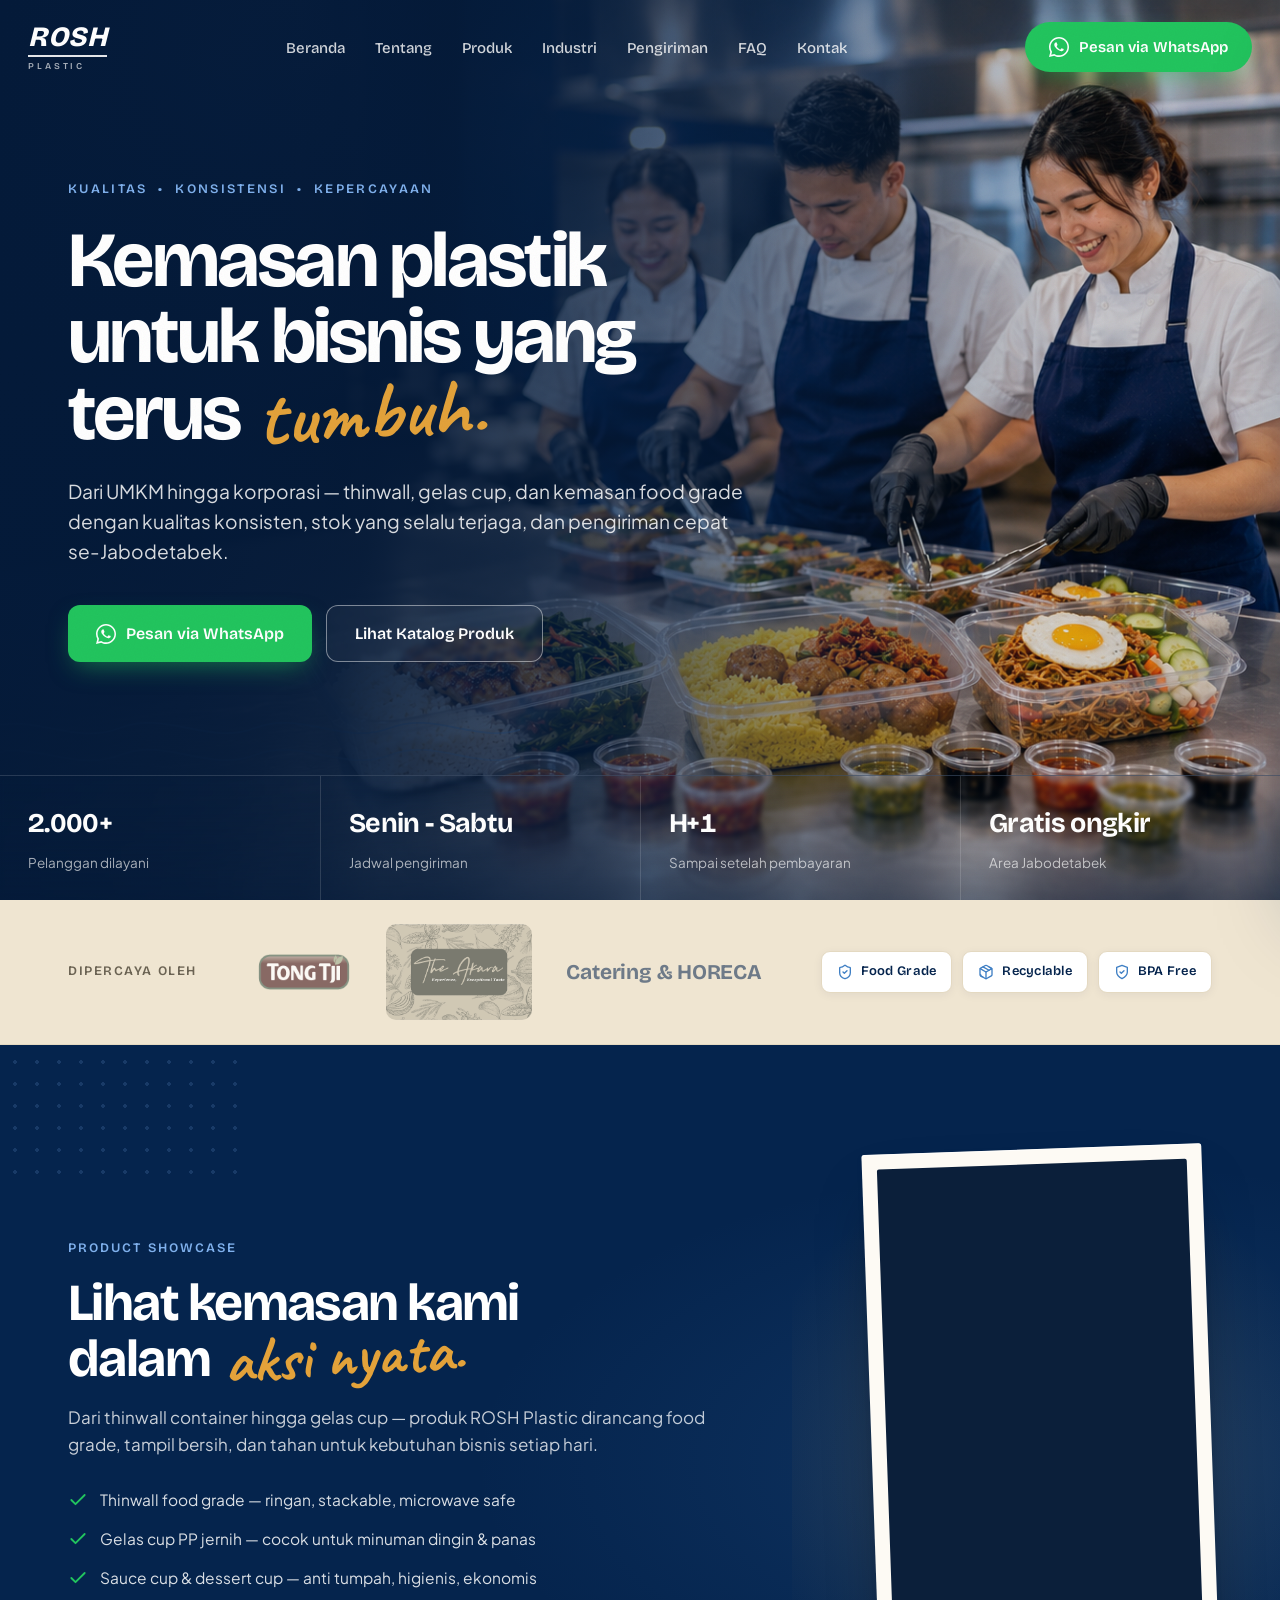
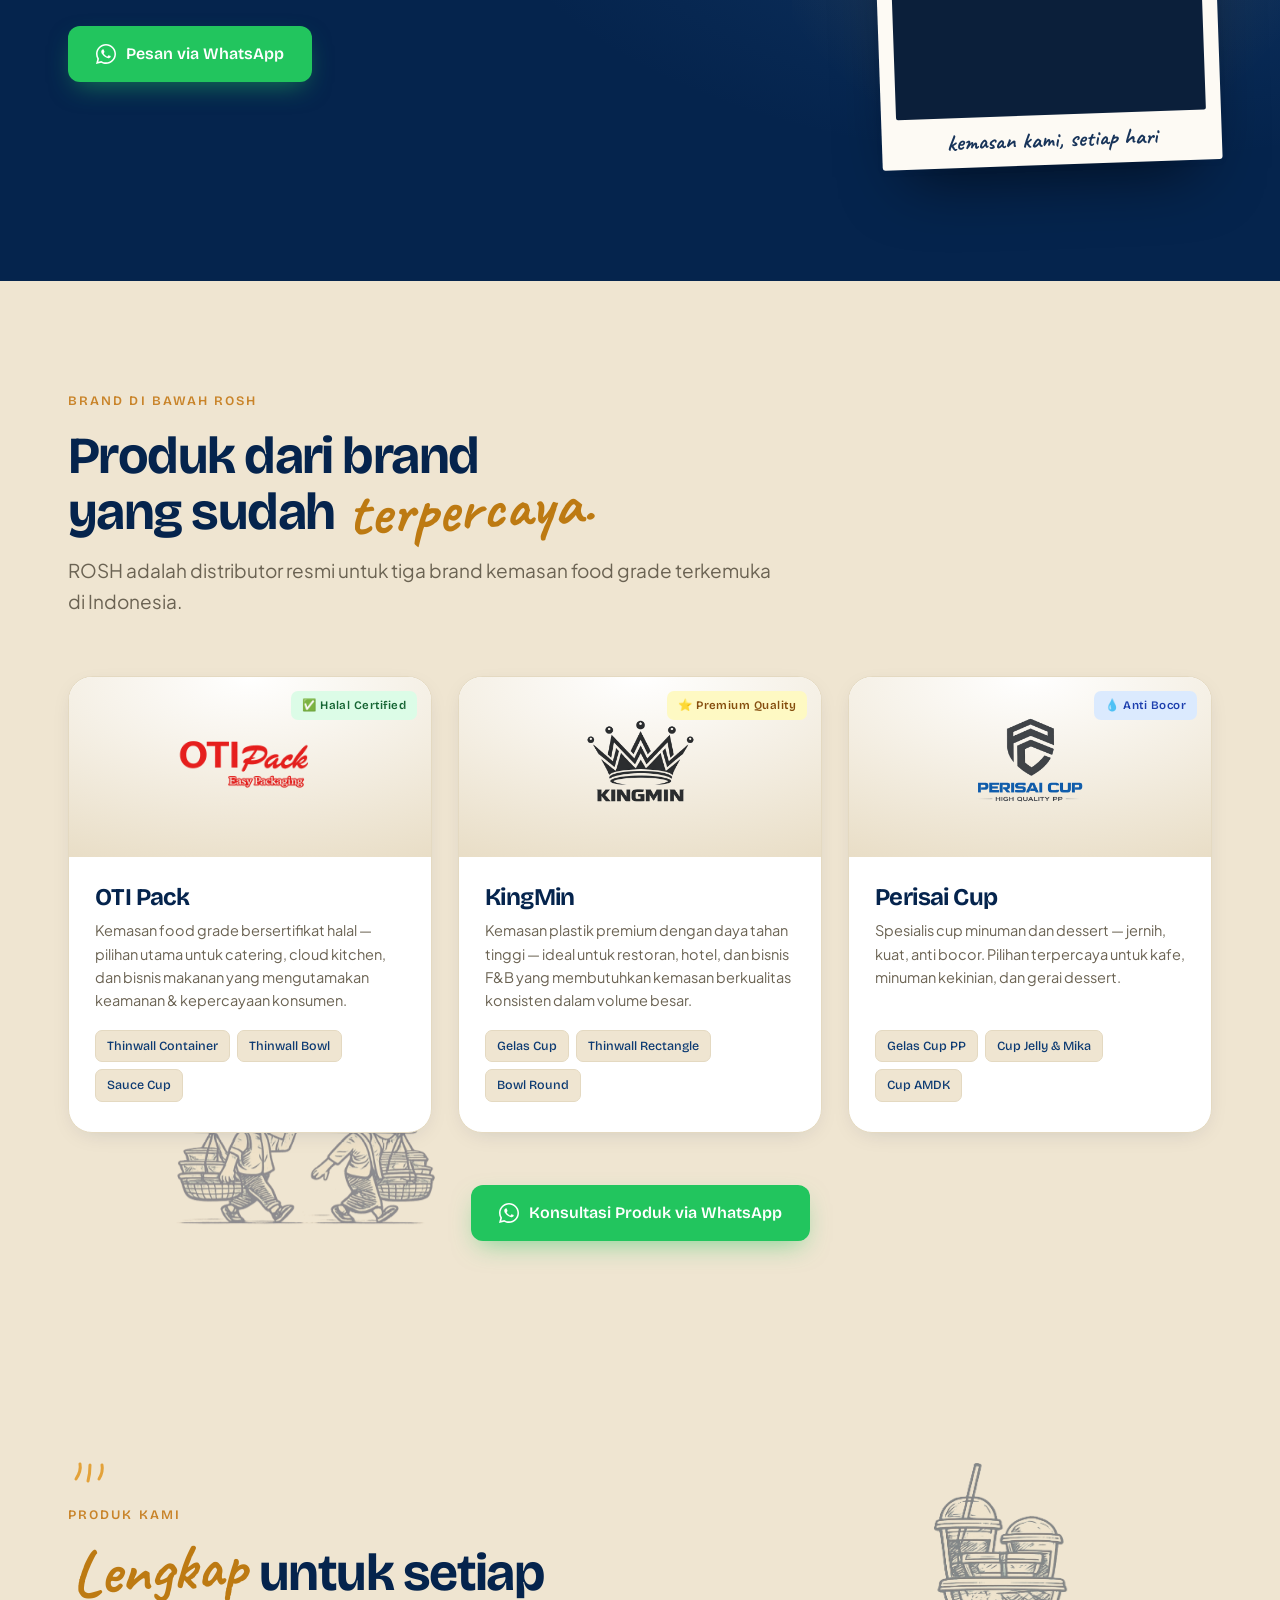
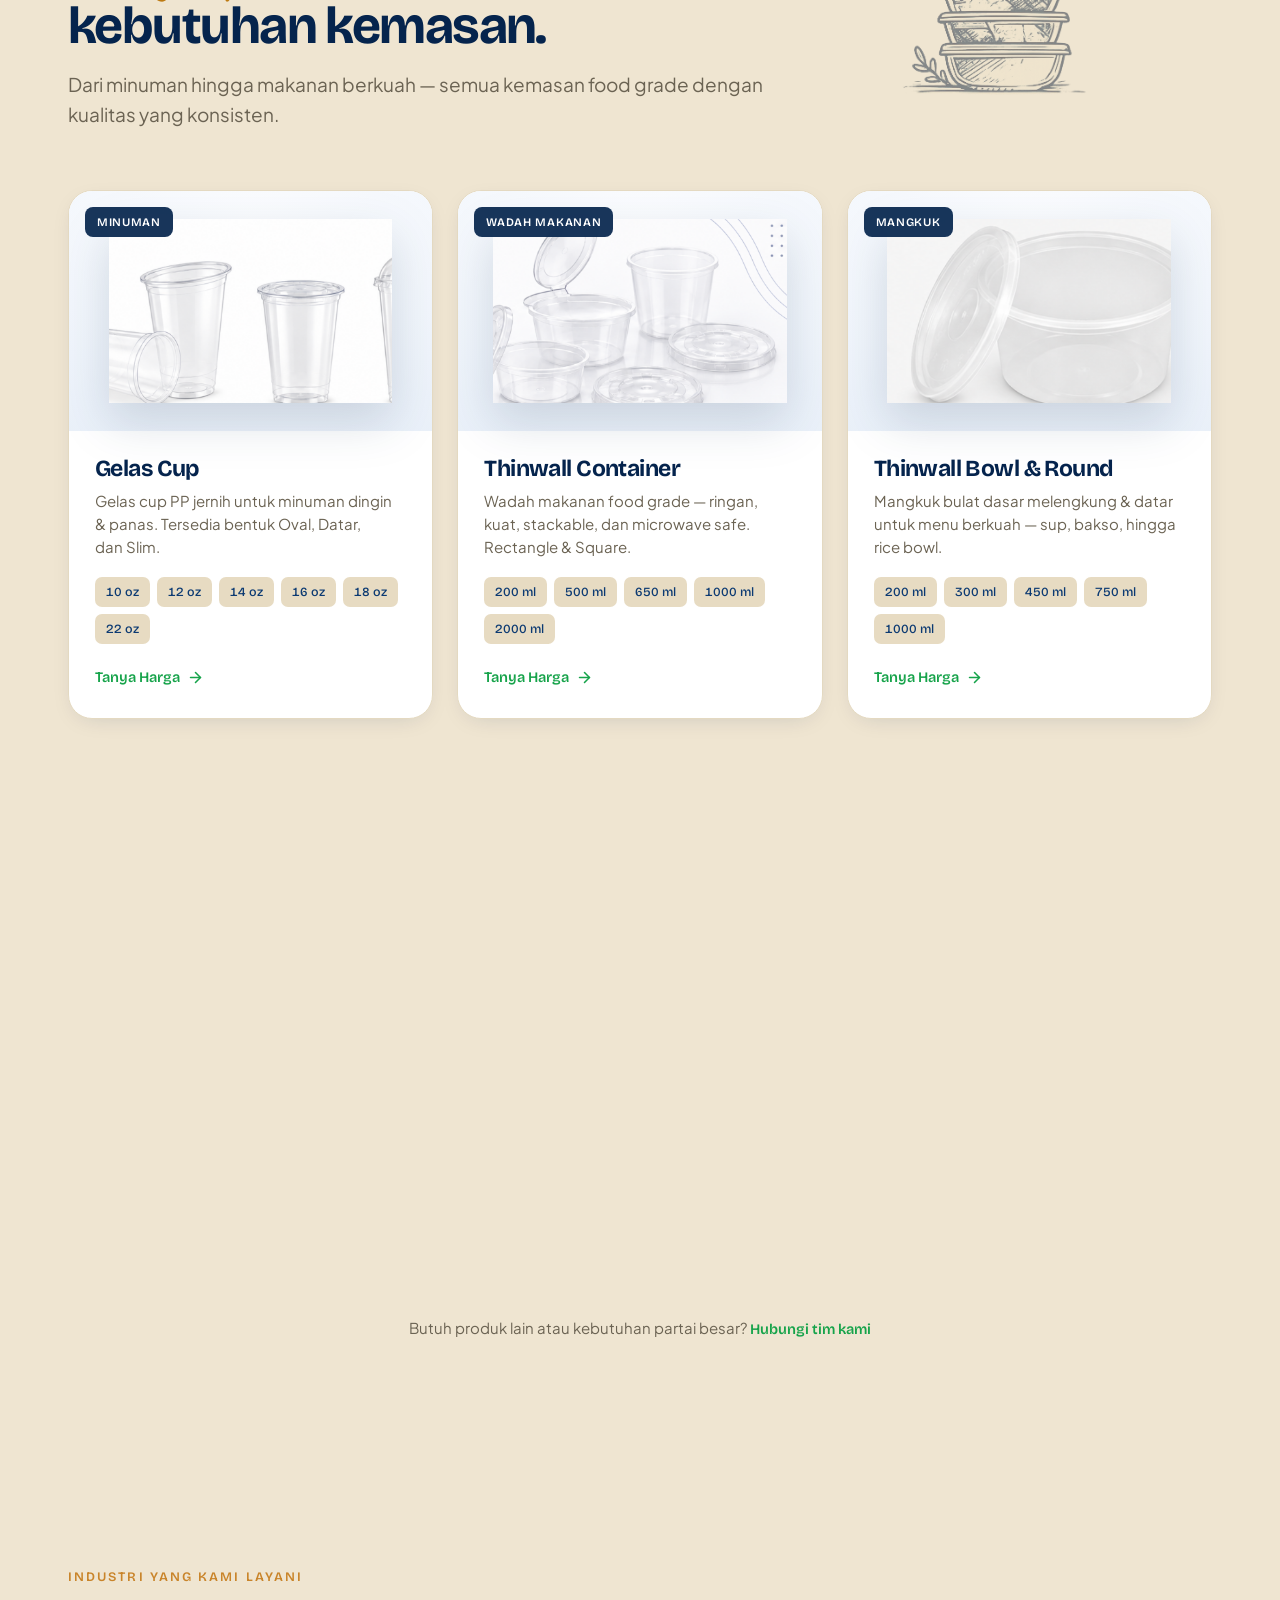
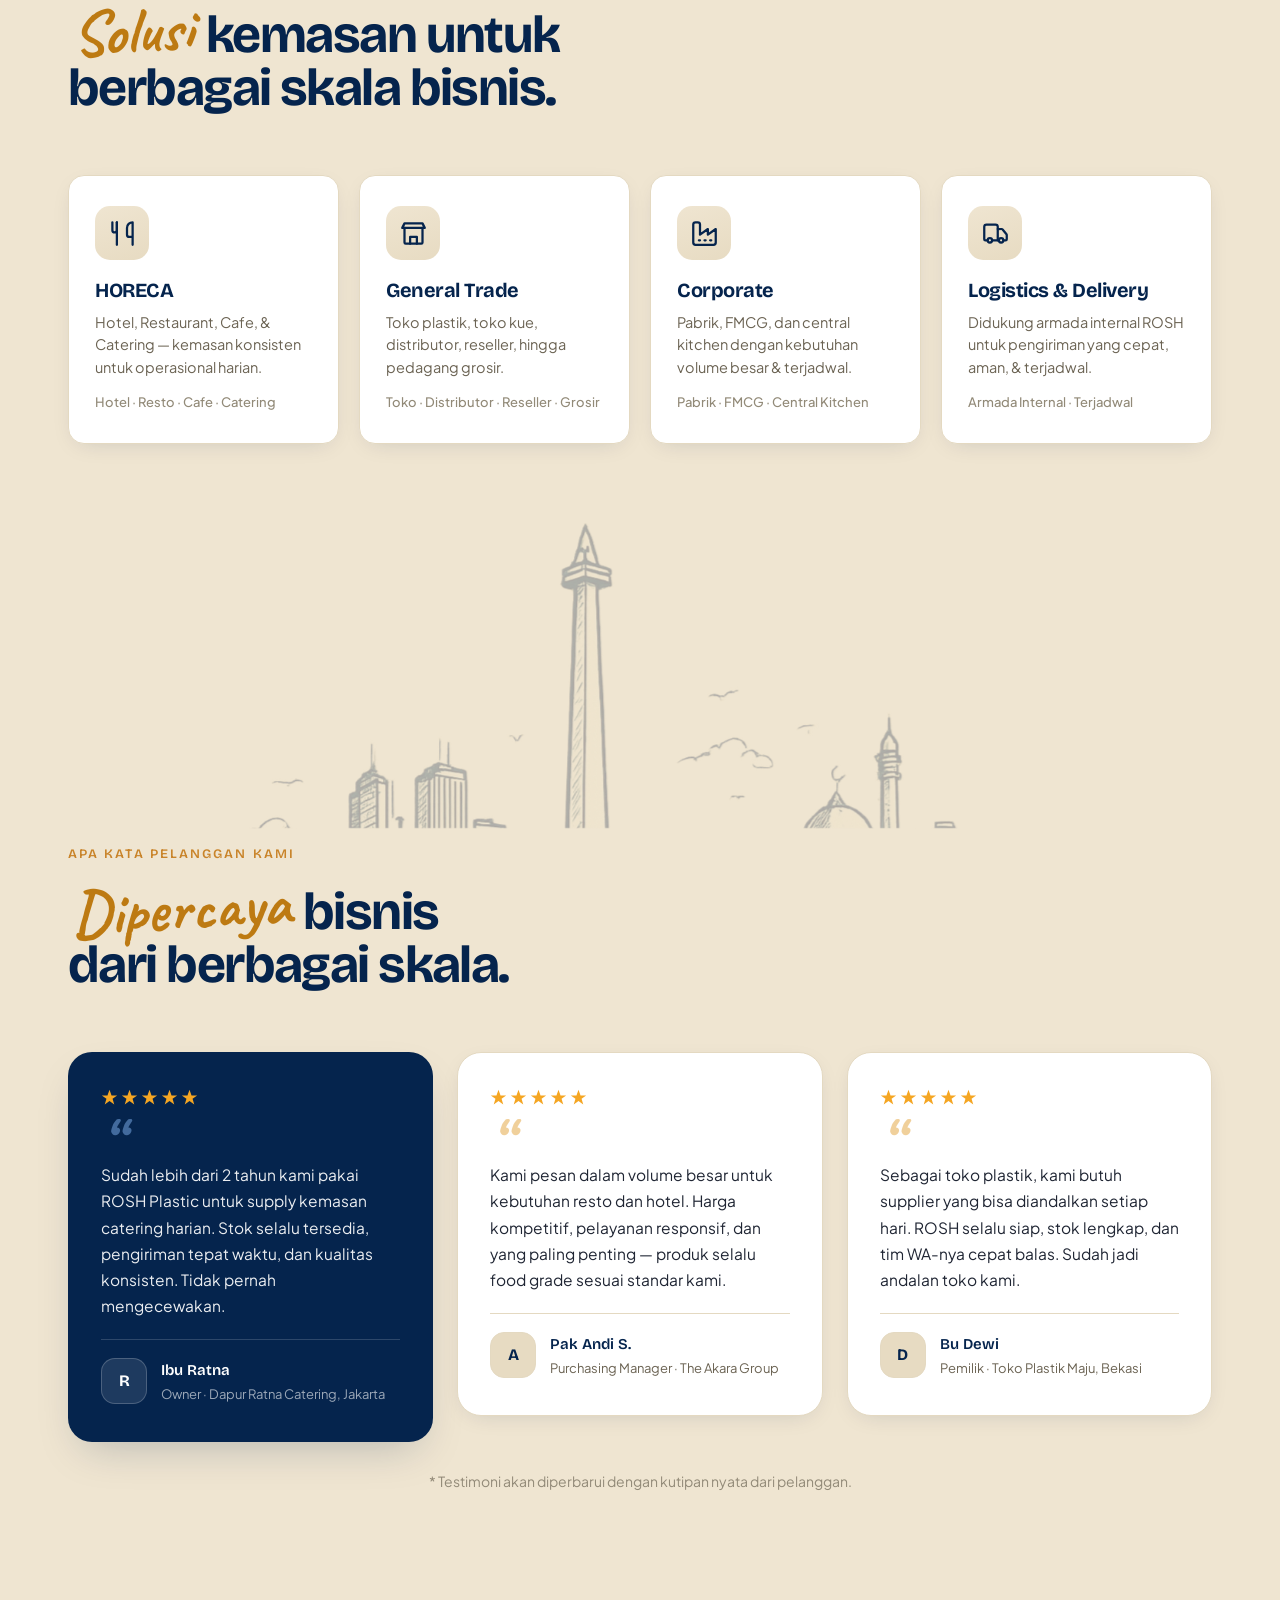
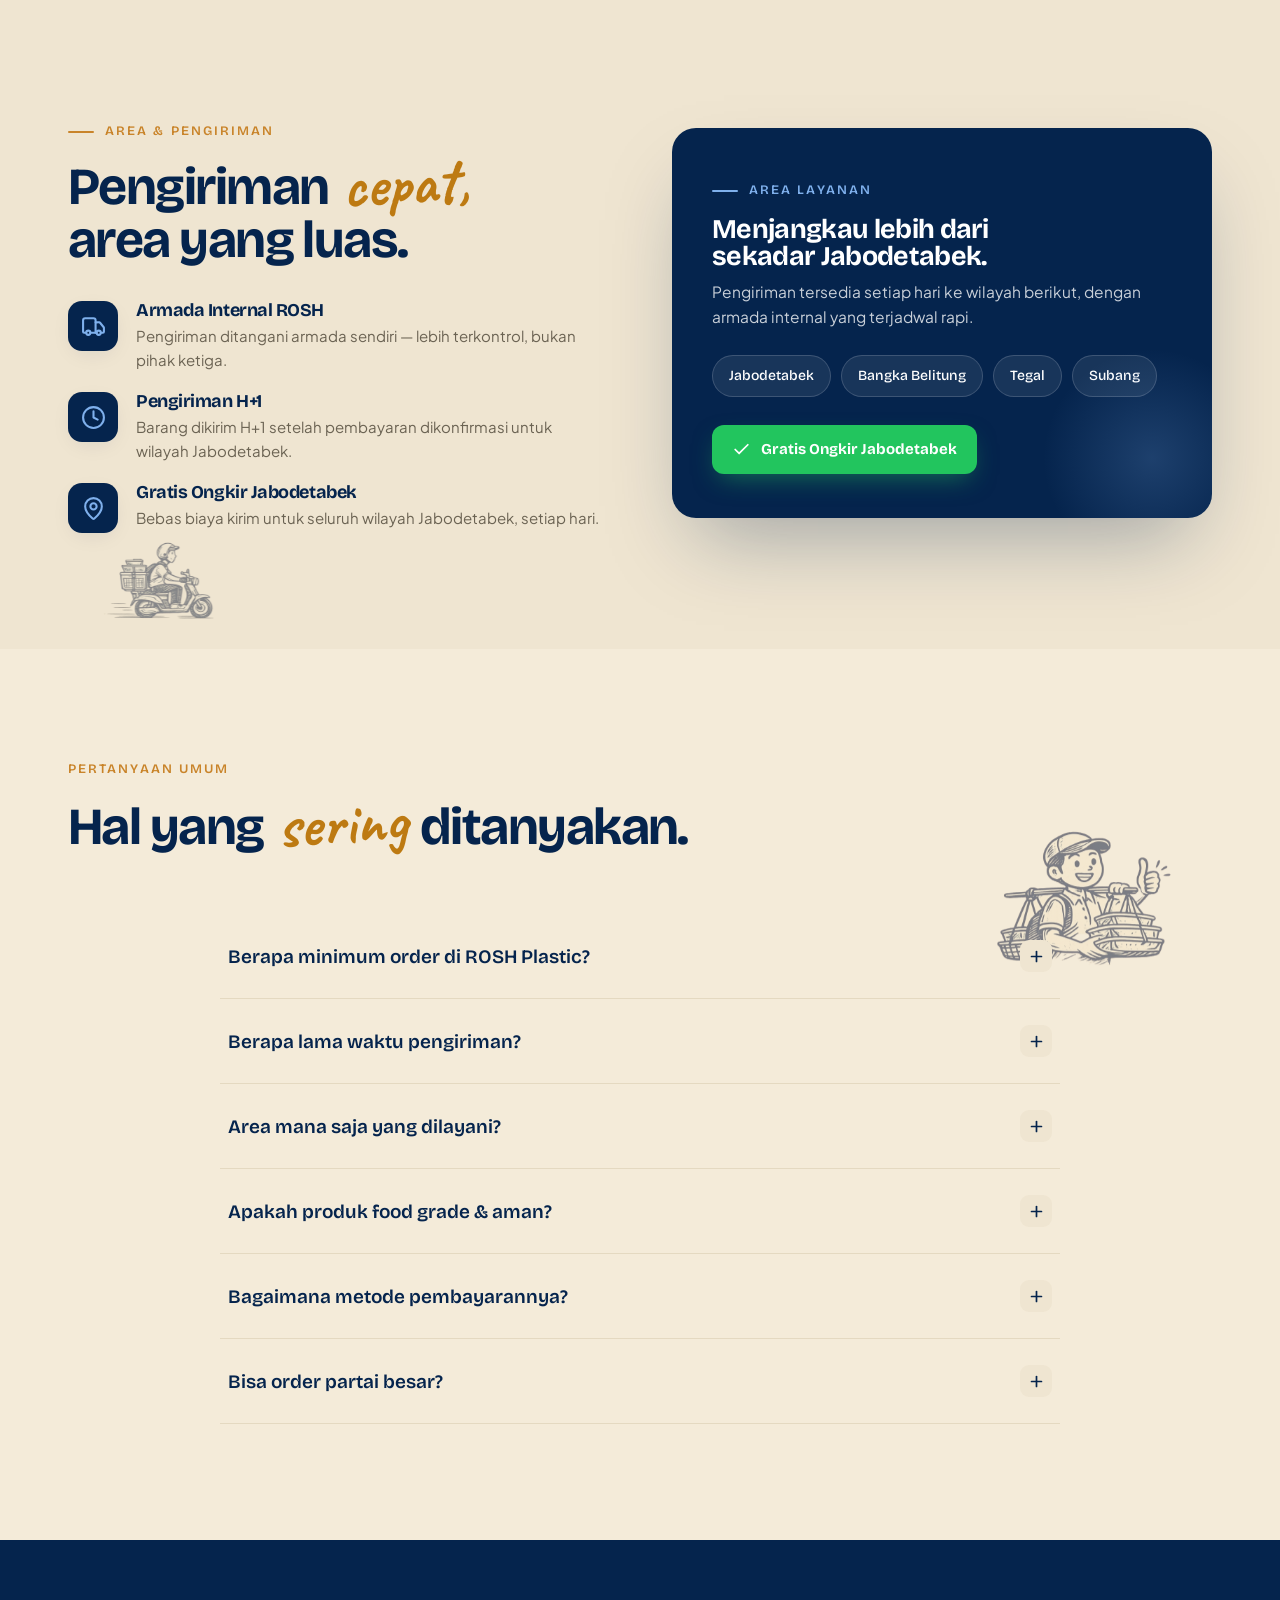
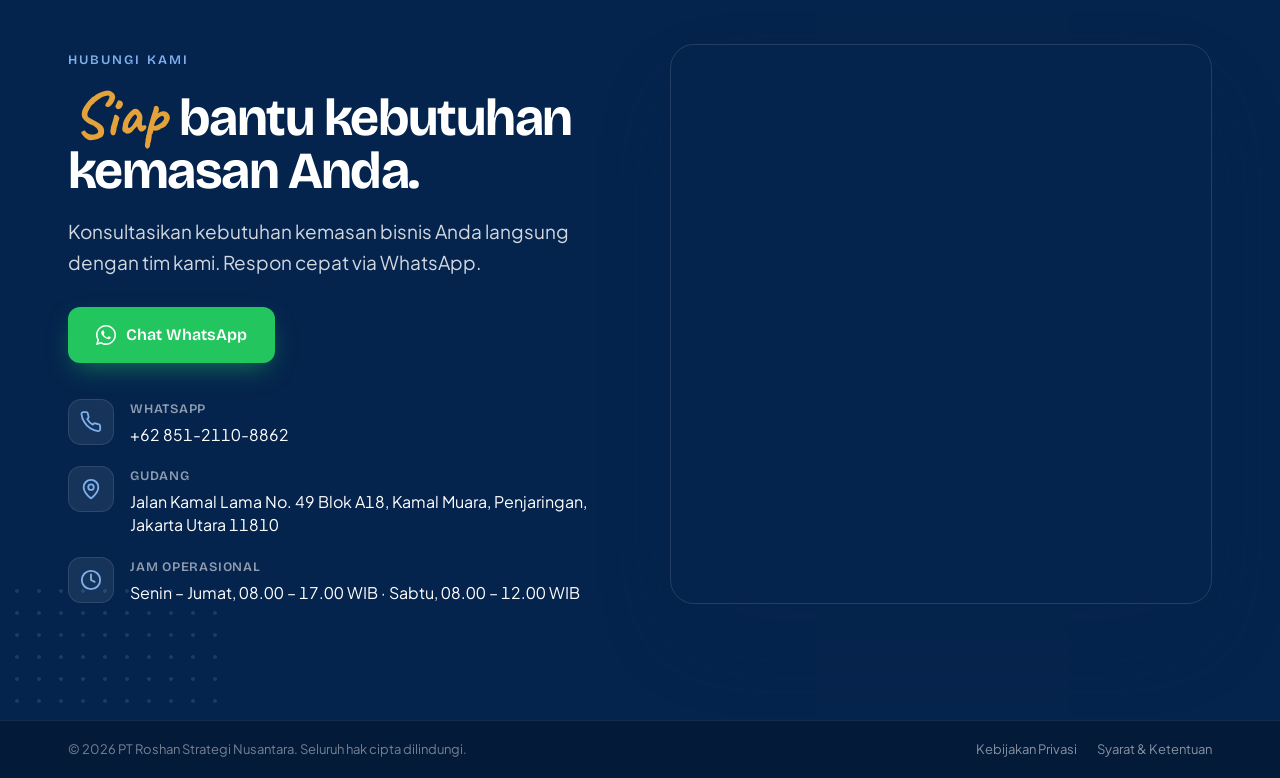
==== commit ad4a1b4e: "Update logo Akara, fix skyline crop, set new maps embed - Trust section pakai logo-akara-new.png (ra" ====
--- a/ROSH Plastic.html
+++ b/ROSH Plastic.html
@@ -543,13 +543,10 @@
             <div class="ci"><svg viewBox="0 0 24 24" fill="none" stroke="currentColor" stroke-width="2" stroke-linecap="round" stroke-linejoin="round"><path d="M22 16.92v3a2 2 0 0 1-2.18 2 19.79 19.79 0 0 1-8.63-3.07A19.5 19.5 0 0 1 4.69 12a19.79 19.79 0 0 1-3.07-8.67A2 2 0 0 1 3.6 1.27h3a2 2 0 0 1 2 1.72c.127.96.361 1.903.7 2.81a2 2 0 0 1-.45 2.11L7.91 8.91a16 16 0 0 0 6 6l.91-.91a2 2 0 0 1 2.11-.45c.907.339 1.85.573 2.81.7A2 2 0 0 1 21.73 16.92z"/></svg></div>
             <div><div class="ck">WhatsApp</div><div class="cv">+62 851-2110-8862</div></div>
           </div>
-          <div class="contact-row">
-            <div class="ci"><svg viewBox="0 0 24 24" fill="none" stroke="currentColor" stroke-width="2" stroke-linecap="round" stroke-linejoin="round"><rect x="2" y="4" width="20" height="16" rx="2"/><path d="m22 7-8.97 5.7a1.94 1.94 0 0 1-2.06 0L2 7"/></svg></div>
-            <div><div class="ck">Email</div><div class="cv">halo@roshplastic.com</div></div>
-          </div>
+        
           <div class="contact-row">
             <div class="ci"><svg viewBox="0 0 24 24" fill="none" stroke="currentColor" stroke-width="2" stroke-linecap="round" stroke-linejoin="round"><path d="M20 10c0 4.993-5.539 10.193-7.399 11.799a1 1 0 0 1-1.202 0C9.539 20.193 4 14.993 4 10a8 8 0 0 1 16 0"/><circle cx="12" cy="10" r="3"/></svg></div>
-            <div><div class="ck">Kantor Pusat</div><div class="cv">Jl. Kamal Lama No. 49 Blok A18, Kamal Muara, Penjaringan, Jakarta Utara 11810</div></div>
+            <div><div class="ck">Gudang</div><div class="cv">Jalan Kamal Lama No. 49 Blok A18, Kamal Muara, Penjaringan, Jakarta Utara 11810</div></div>
           </div>
           <div class="contact-row">
             <div class="ci"><svg viewBox="0 0 24 24" fill="none" stroke="currentColor" stroke-width="2" stroke-linecap="round" stroke-linejoin="round"><circle cx="12" cy="12" r="10"/><polyline points="12 6 12 12 16 14"/></svg></div>
@@ -558,7 +555,7 @@
         </div>
       </div>
       <div class="contact-map reveal d2">
-        <iframe title="Lokasi ROSH Plastic" src="https://www.google.com/maps?q=Kamal%20Muara%2C%20Penjaringan%2C%20Jakarta%20Utara%2011810&output=embed" loading="lazy" referrerpolicy="no-referrer-when-downgrade"></iframe>
+        <iframe title="Lokasi ROSH Plastic" src="https://www.google.com/maps/embed?pb=!1m18!1m12!1m3!1d31735.855761404477!2d106.72071759999997!3d-6.1331244999999885!2m3!1f0!2f0!3f0!3m2!1i1024!2i768!4f13.1!3m3!1m2!1s0x2e6a032838147557%3A0x458a30be8b285e0b!2sJl.%20Kamal%20Lama%20No.49%2C%20RT.12%2FRW.1%2C%20Kamal%20Muara%2C%20Kecamatan%20Penjaringan%2C%20Jkt%20Utara%2C%20Daerah%20Khusus%20Ibukota%20Jakarta%2011810!5e0!3m2!1sen!2sid!4v1781044238420!5m2!1sen!2sid" allowfullscreen="" loading="lazy" referrerpolicy="no-referrer-when-downgrade"></iframe>
       </div>
     </div>
   </div>
--- a/rosh-site.css
+++ b/rosh-site.css
@@ -126,9 +126,9 @@
 .products .container,.brands-section .container,#industri .container,#faq .container,#testimoni .container,.delivery .container{position:relative;z-index:1;}
 /* Jakarta (Monas) skyline — horizontal strip bridging Industri → Testimoni (cropped to the buildings) */
 #industri{padding-bottom:44px;}
-#testimoni{padding-top:250px;}
-.art-skyline{left:50%;transform:translateX(-50%);top:30px;width:min(1320px,94%);height:230px;opacity:.24;}
-.art-skyline img{width:100%;height:100%;object-fit:cover;object-position:center bottom;}
+#testimoni{padding-top:350px;}
+.art-skyline{left:50%;transform:translateX(-50%);top:20px;width:min(1180px,92%);height:320px;opacity:.28;}
+.art-skyline img{width:100%;height:100%;object-fit:cover;object-position:center center;}
 /* delivery rider — armada internal (kept left so it sits on cream, not behind the navy card) */
 .art-rider{left:1%;bottom:2px;width:300px;opacity:.45;}
 /* packaging stack — large feature bleeding off the right of the products band (~5x) */
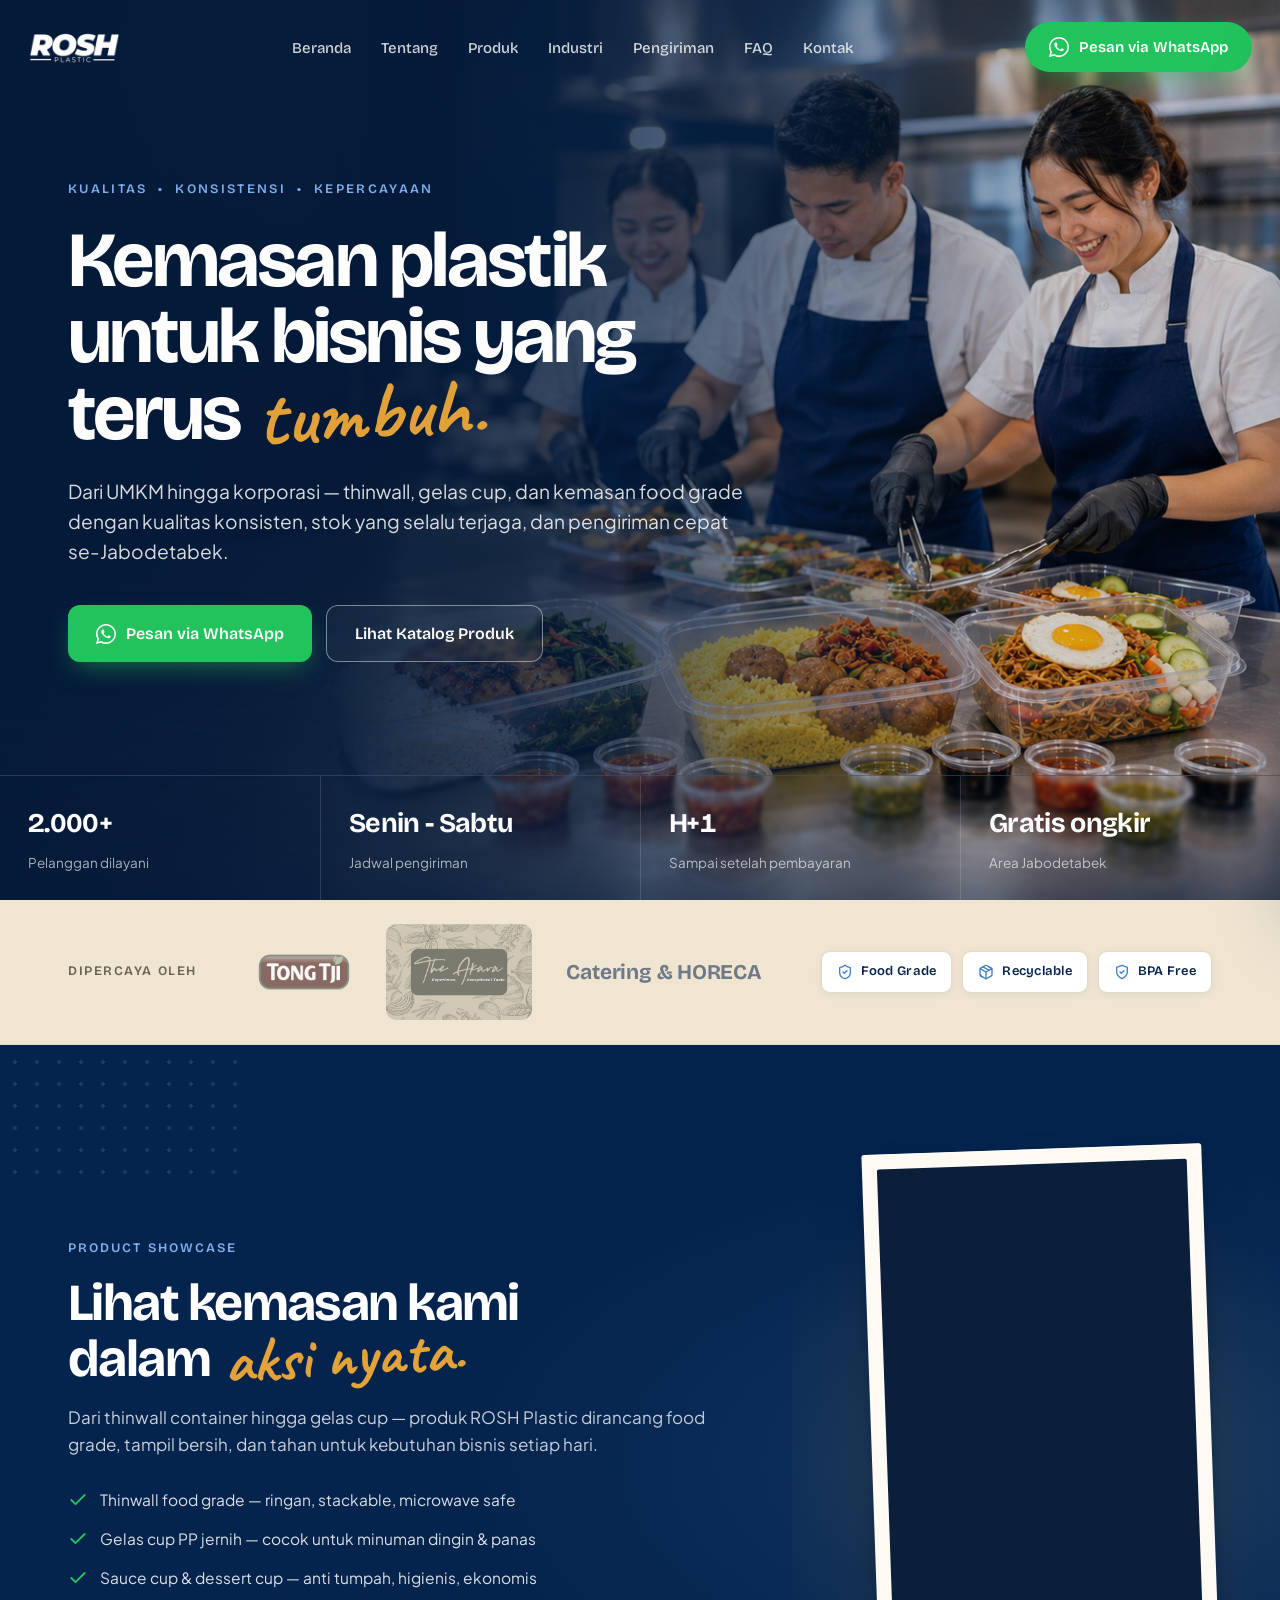
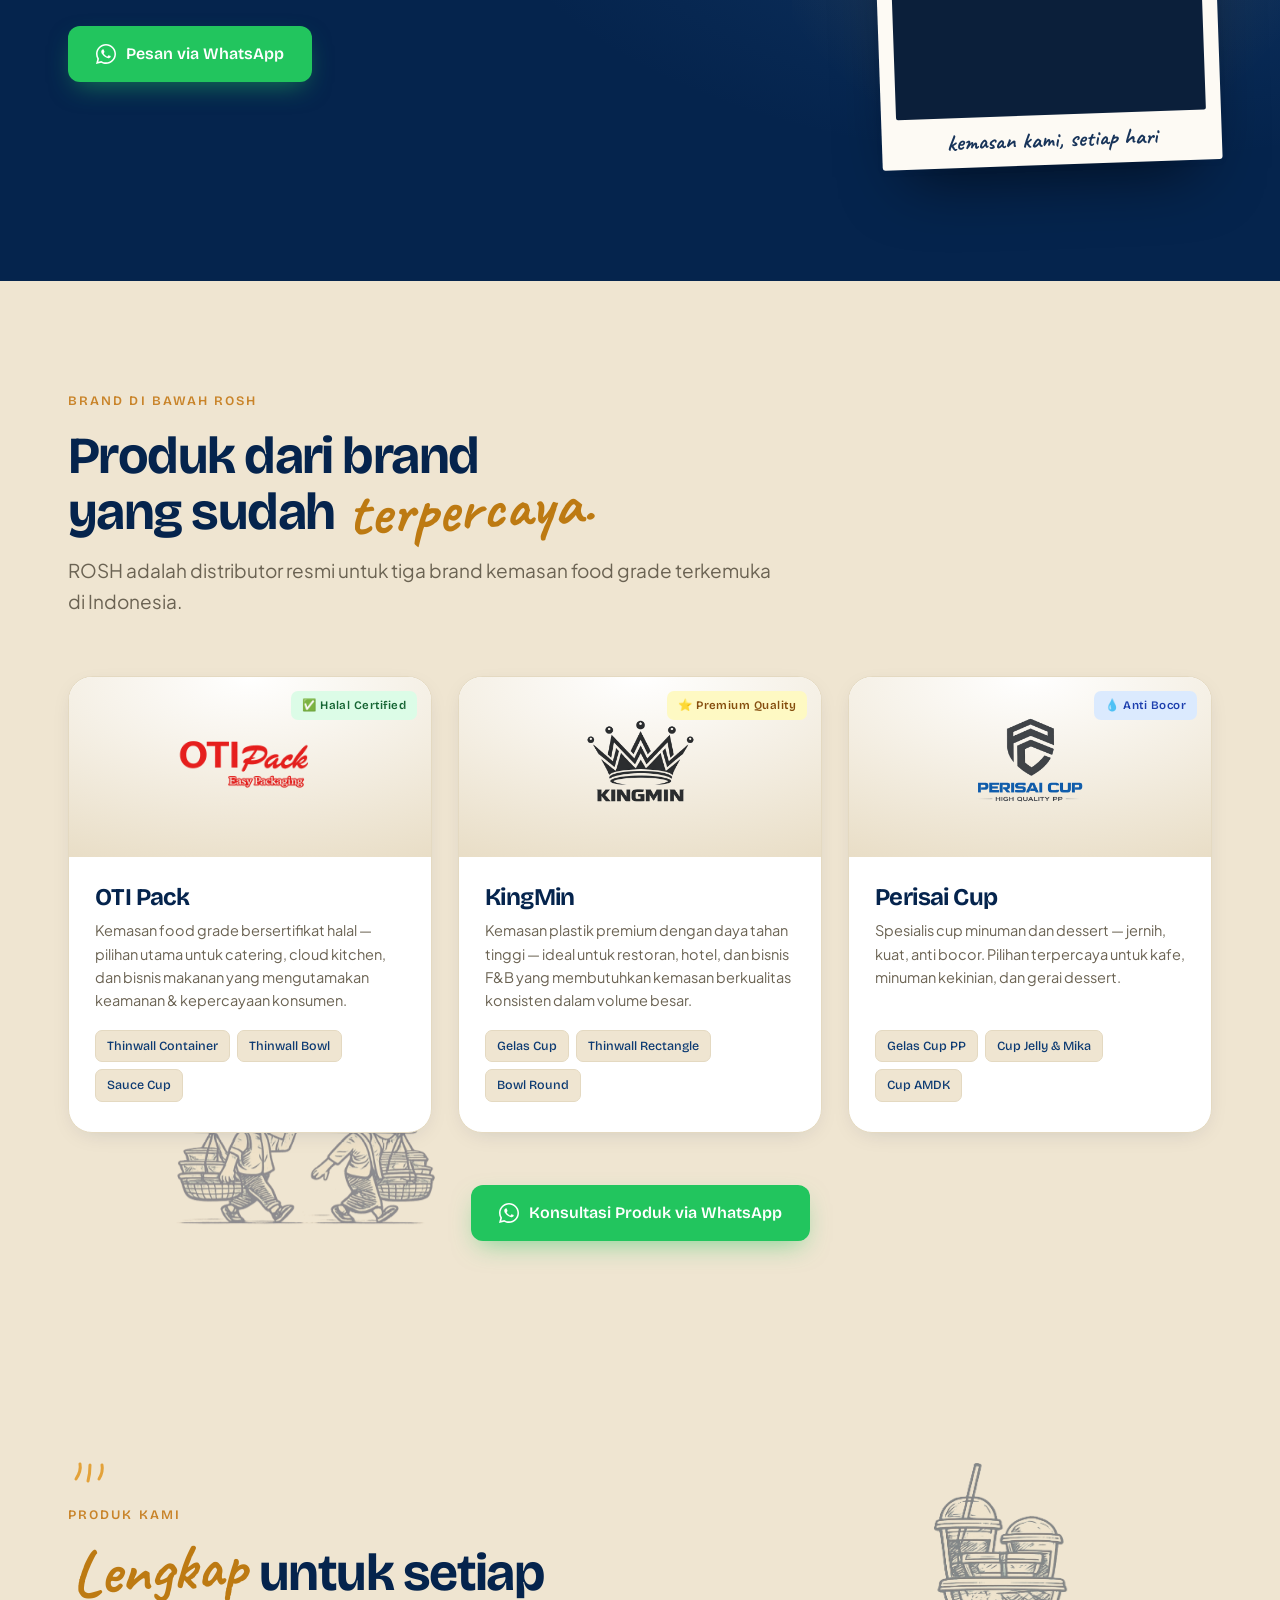
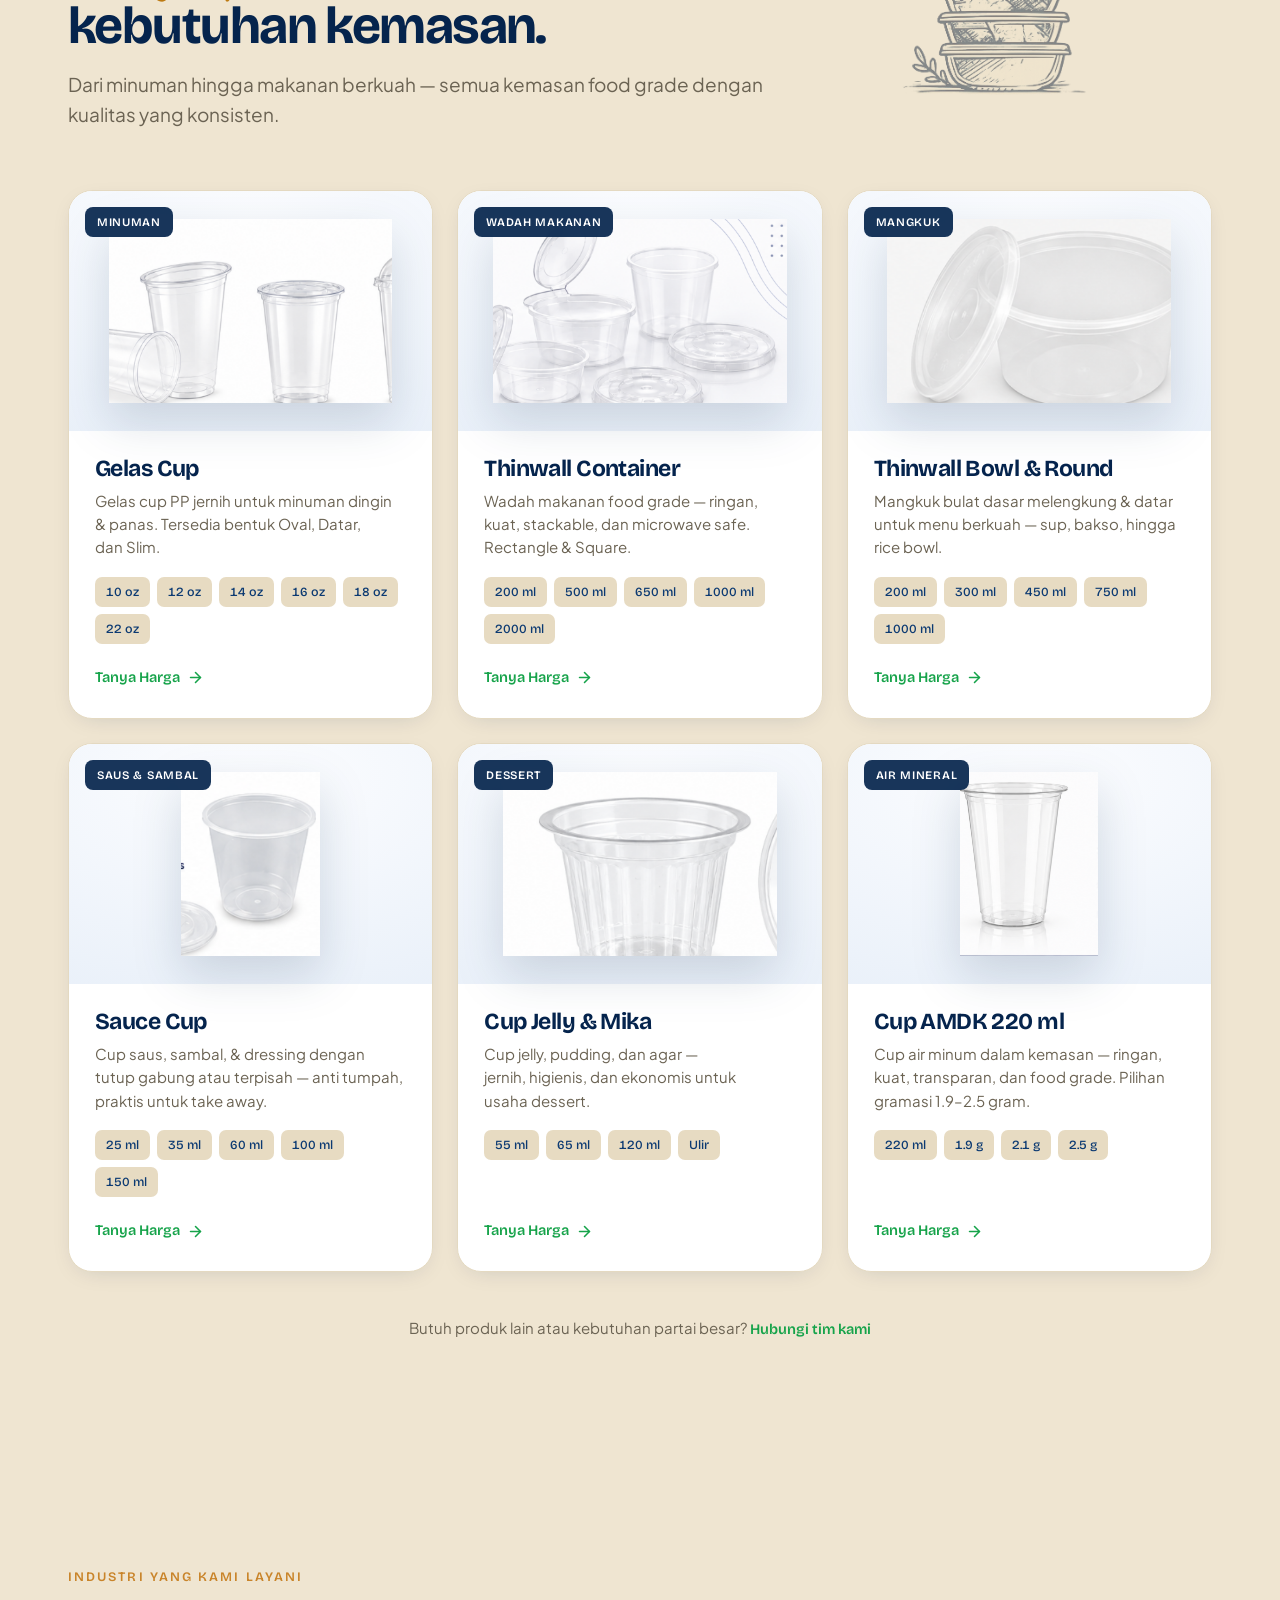
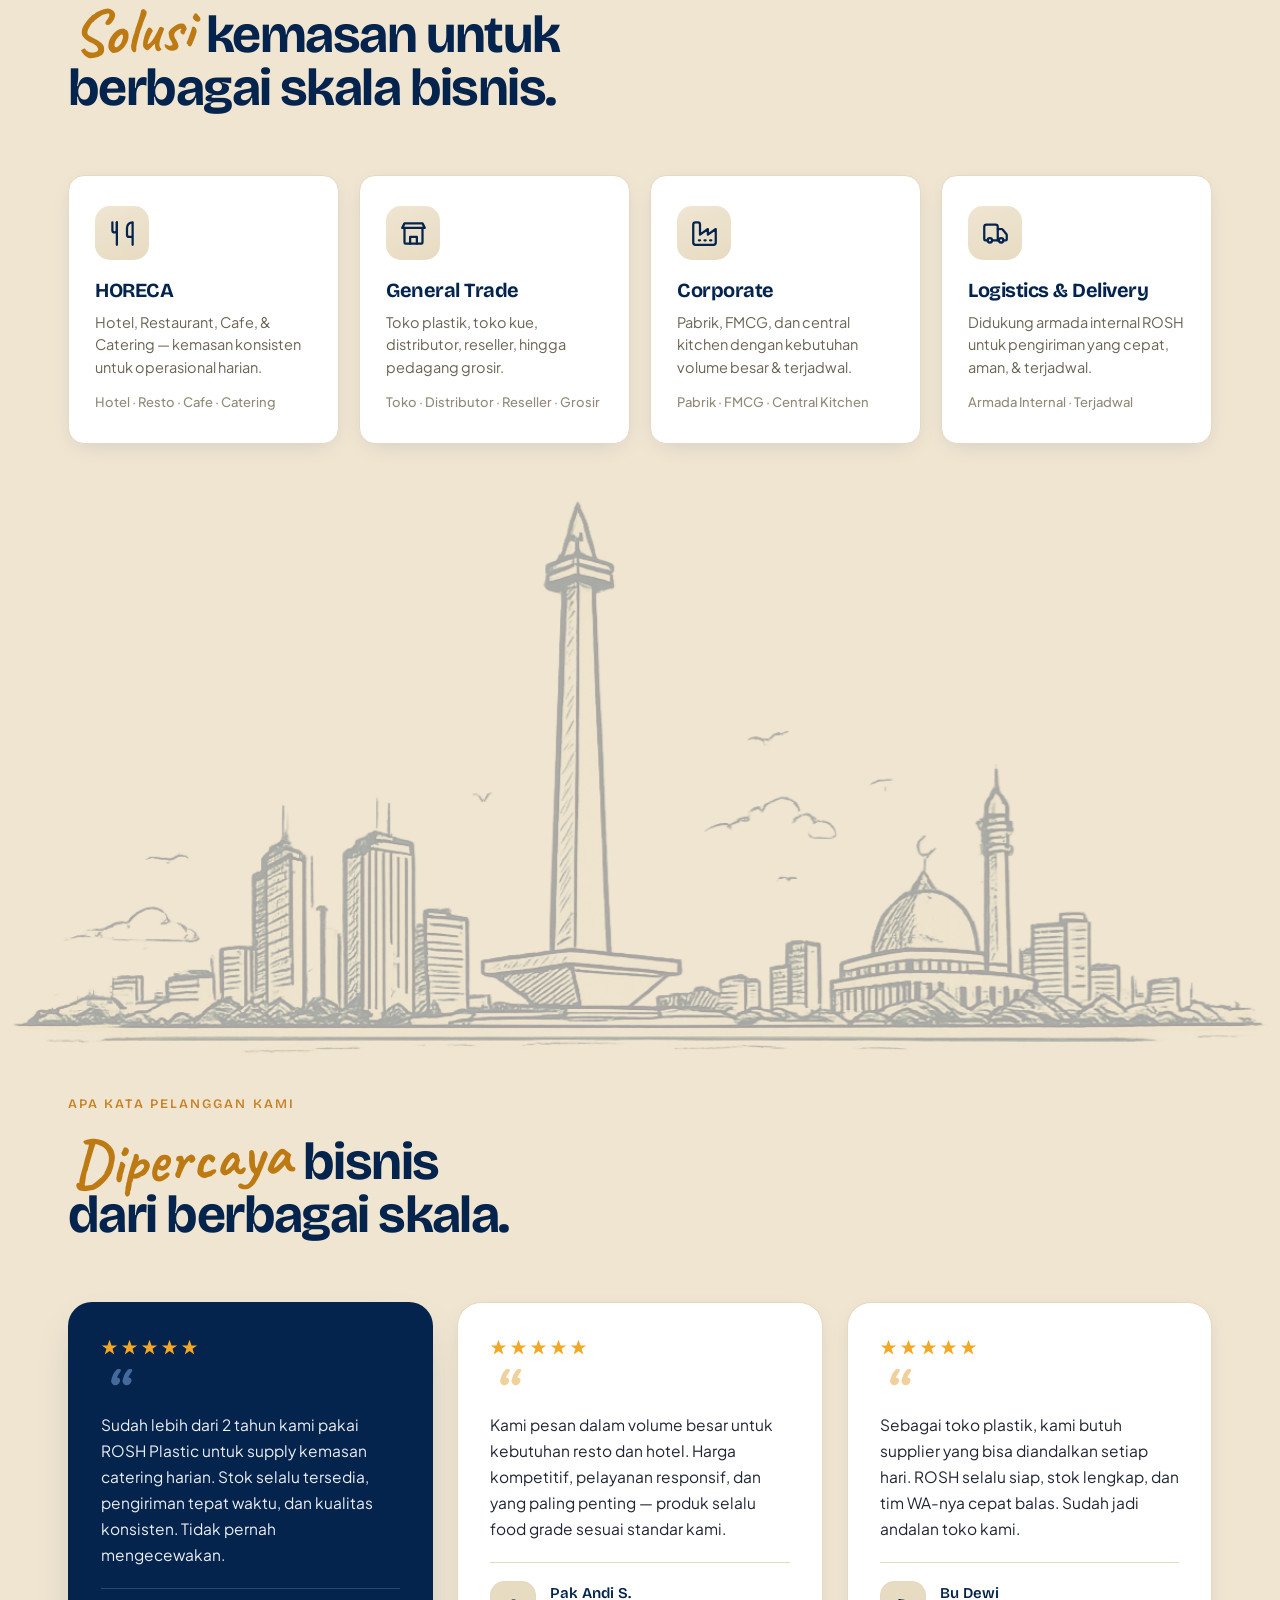
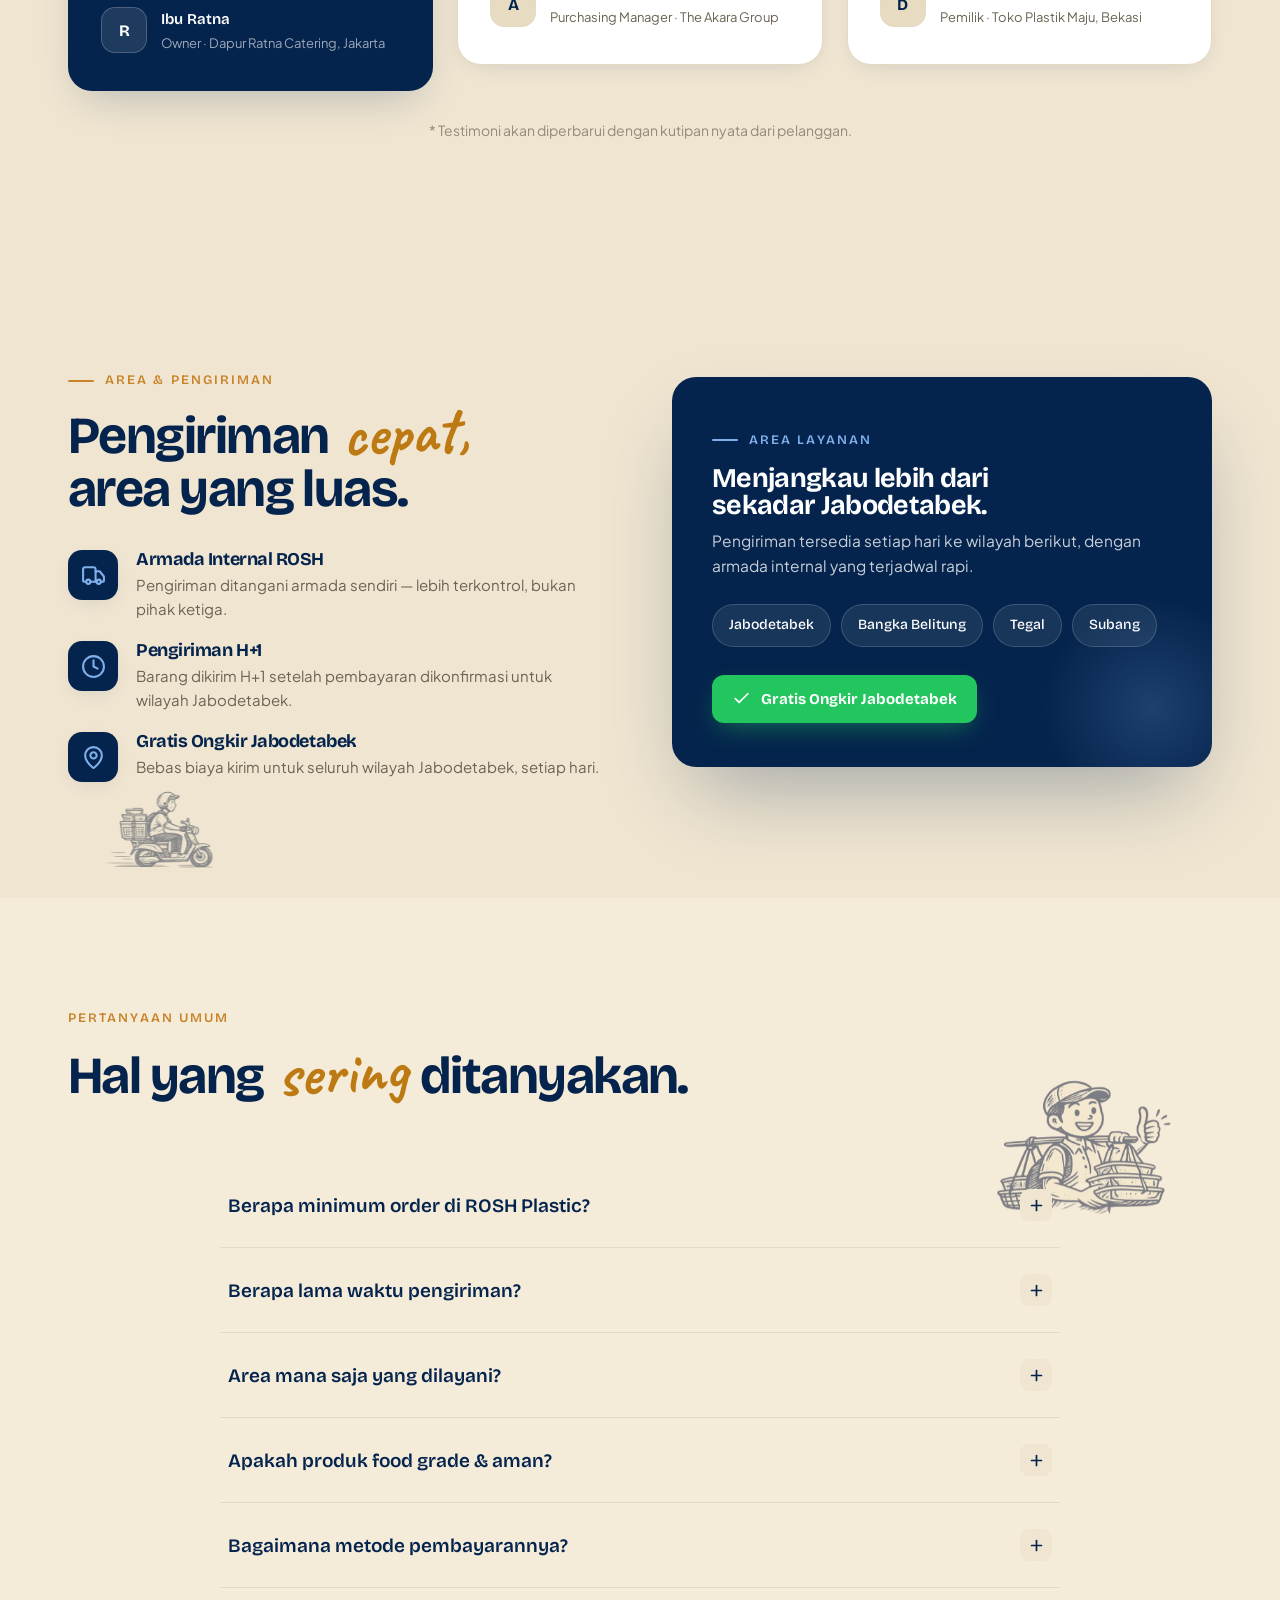
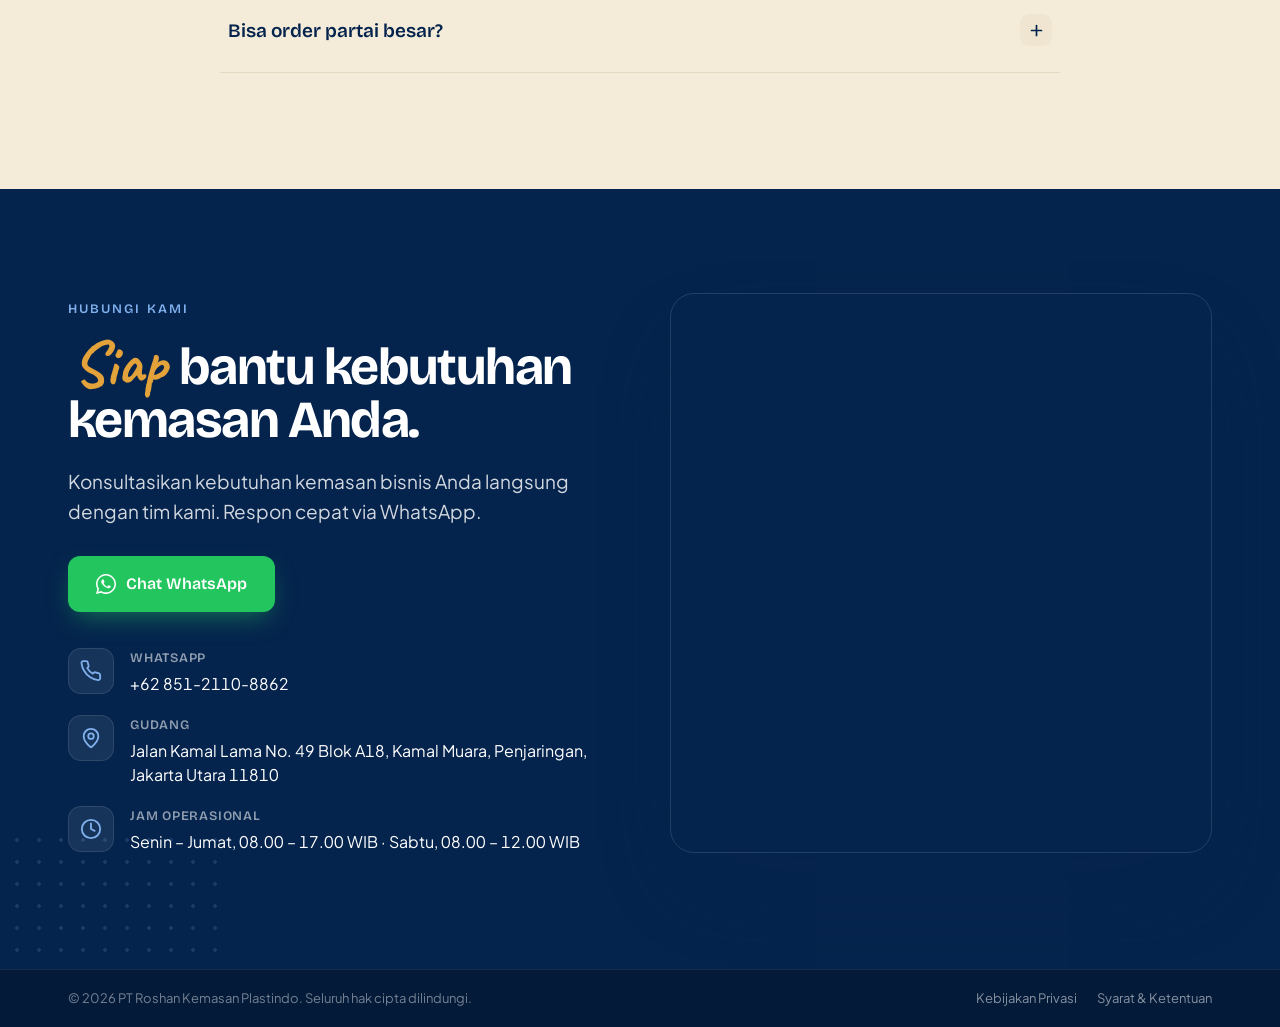
==== commit daaf30a7: "Logo navbar jadi image + skyline full-bleed uncropped - Navbar: ganti logo teks ke Logo-Rosh-New.png" ====
--- a/ROSH Plastic.html
+++ b/ROSH Plastic.html
@@ -31,10 +31,7 @@
 <header class="nav" data-screen-label="Navbar">
   <div class="nav-inner">
     <a href="#beranda" aria-label="ROSH Plastic — beranda" class="nav-logo-link">
-      <span class="nav-logo-txt">
-        <span class="nl-main">ROSH</span>
-        <span class="nl-sub">PLASTIC</span>
-      </span>
+      <img src="assets/Logo-Rosh-New.png" alt="ROSH Plastic" class="nav-logo-img" />
     </a>
     <nav>
       <ul class="nav-links">
@@ -370,7 +367,7 @@
 <!-- ============ TESTIMONI ============ -->
 <section class="section" id="testimoni" data-screen-label="Testimoni" style="background:var(--bg-soft);">
   <!-- Jakarta skyline — strip bridging Industri → Testimoni -->
-  <div class="section-art art-skyline" aria-hidden="true"><img src="assets/art-skyline.png" alt="" /></div>
+  <div class="section-art art-skyline" aria-hidden="true"><img src="assets/art-skyline-wide.png" alt="" /></div>
   <div class="container">
     <div class="sec-head center reveal">
       <span class="overline eyebrow-rule">Apa Kata Pelanggan Kami</span>
@@ -566,7 +563,7 @@
 
   <div class="foot-bar">
     <div class="container">
-      <p>© 2026 PT Roshan Strategi Nusantara. Seluruh hak cipta dilindungi.</p>
+      <p>© 2026 PT Roshan Kemasan Plastindo. Seluruh hak cipta dilindungi.</p>
       <div class="links">
         <a href="#">Kebijakan Privasi</a>
         <a href="#">Syarat &amp; Ketentuan</a>
--- a/rosh-site.css
+++ b/rosh-site.css
@@ -126,9 +126,10 @@
 .products .container,.brands-section .container,#industri .container,#faq .container,#testimoni .container,.delivery .container{position:relative;z-index:1;}
 /* Jakarta (Monas) skyline — horizontal strip bridging Industri → Testimoni (cropped to the buildings) */
 #industri{padding-bottom:44px;}
-#testimoni{padding-top:350px;}
-.art-skyline{left:50%;transform:translateX(-50%);top:20px;width:min(1180px,92%);height:320px;opacity:.28;}
-.art-skyline img{width:100%;height:100%;object-fit:cover;object-position:center center;}
+/* skyline is full-bleed at natural ratio (~2.21:1 → ~45vw tall); pad content to clear it */
+#testimoni{padding-top:calc(44vw + 36px);}
+.art-skyline{left:0;width:100%;top:0;height:auto;opacity:.3;}
+.art-skyline img{display:block;width:100%;height:auto;}
 /* delivery rider — armada internal (kept left so it sits on cream, not behind the navy card) */
 .art-rider{left:1%;bottom:2px;width:300px;opacity:.45;}
 /* packaging stack — large feature bleeding off the right of the products band (~5x) */
@@ -184,6 +185,8 @@
 .nav{position:fixed;top:0;left:0;right:0;z-index:var(--z-nav);transition:background .25s, box-shadow .25s, padding .25s;}
 .nav-inner{display:flex;align-items:center;justify-content:space-between;gap:24px;padding:22px 28px;max-width:1340px;margin:0 auto;}
 .nav-logo-link{text-decoration:none;display:flex;align-items:center;}
+.nav-logo-img{height:46px;width:auto;display:block;transition:height .25s;}
+.nav.scrolled .nav-logo-img{height:40px;}
 .nav-logo-txt{display:flex;flex-direction:column;line-height:1;gap:2px;}
 .nl-main{font-family:var(--f-display);font-weight:800;font-size:28px;letter-spacing:0.02em;text-transform:uppercase;color:#fff;font-style:italic;padding-bottom:4px;border-bottom:2.5px solid rgba(255,255,255,0.9);}
 .nl-sub{font-family:var(--f-display);font-weight:600;font-size:9px;letter-spacing:0.32em;text-transform:uppercase;color:rgba(255,255,255,0.65);margin-top:3px;}
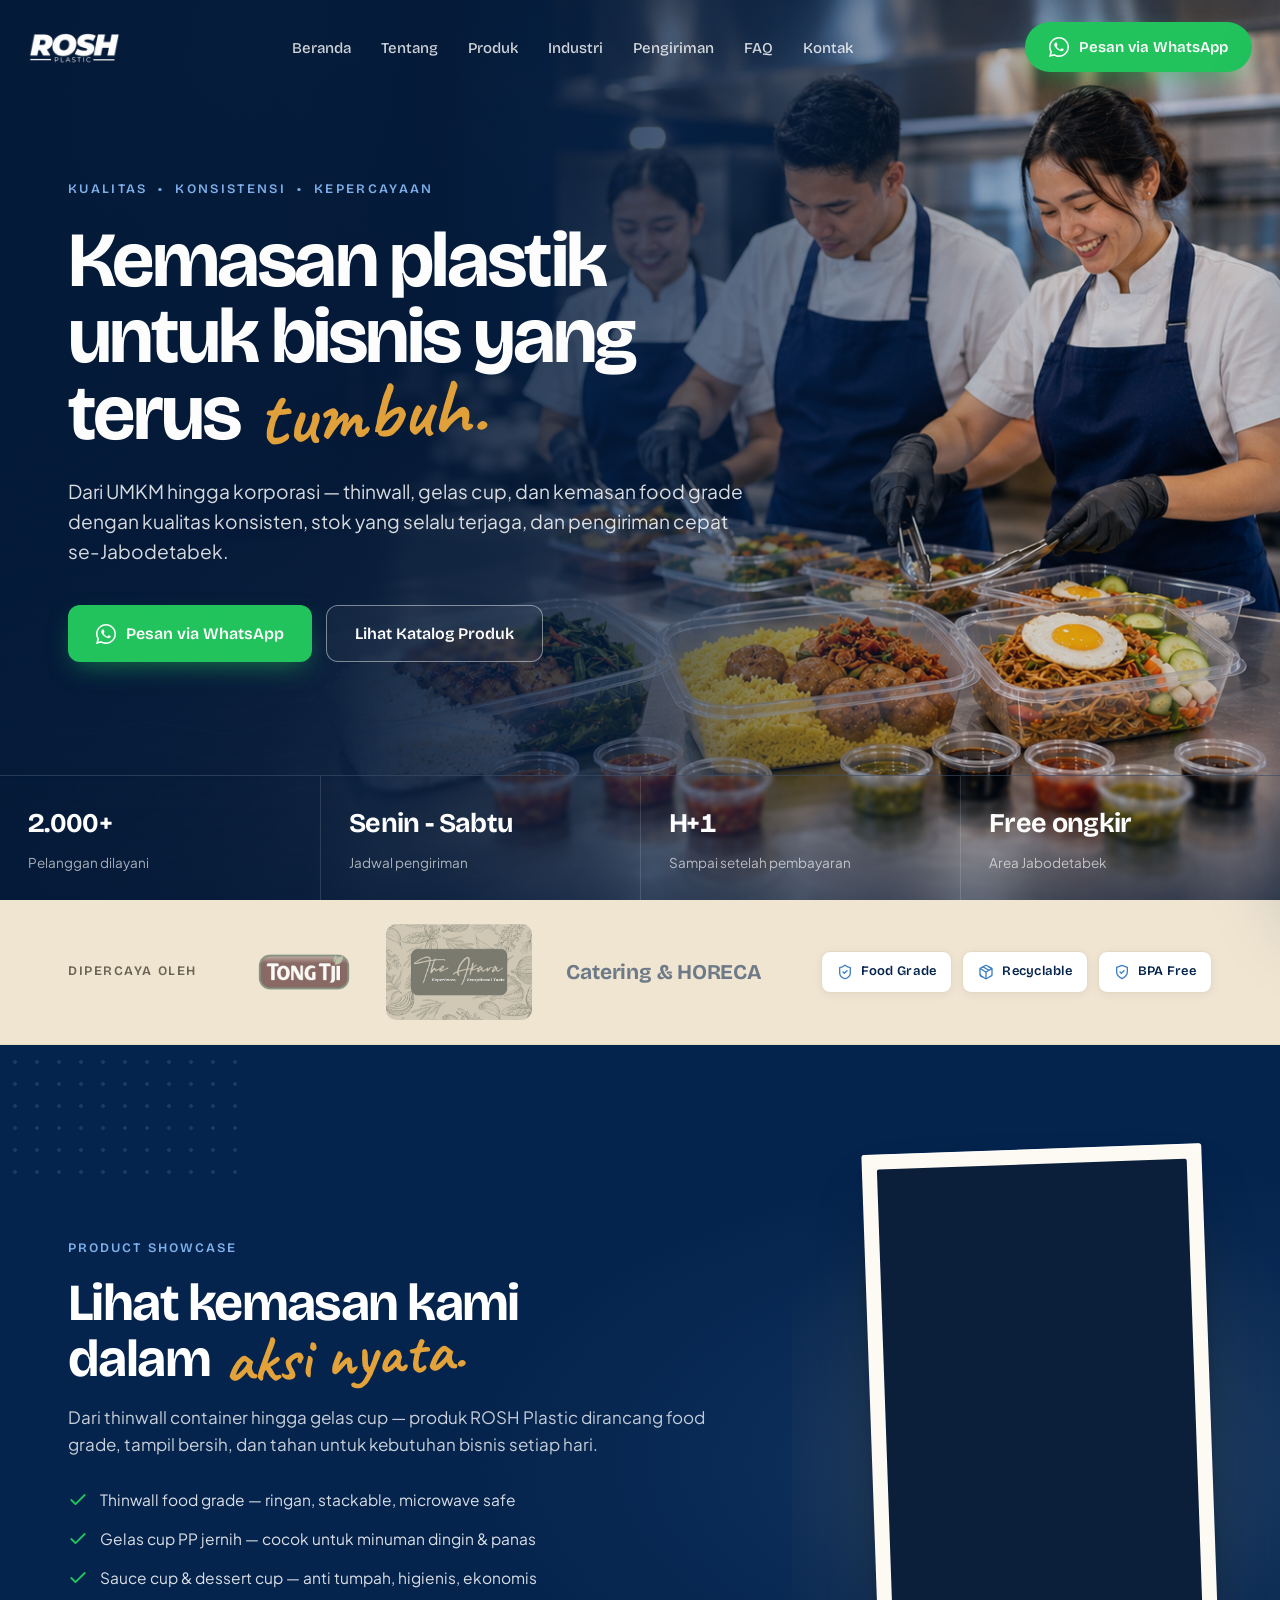
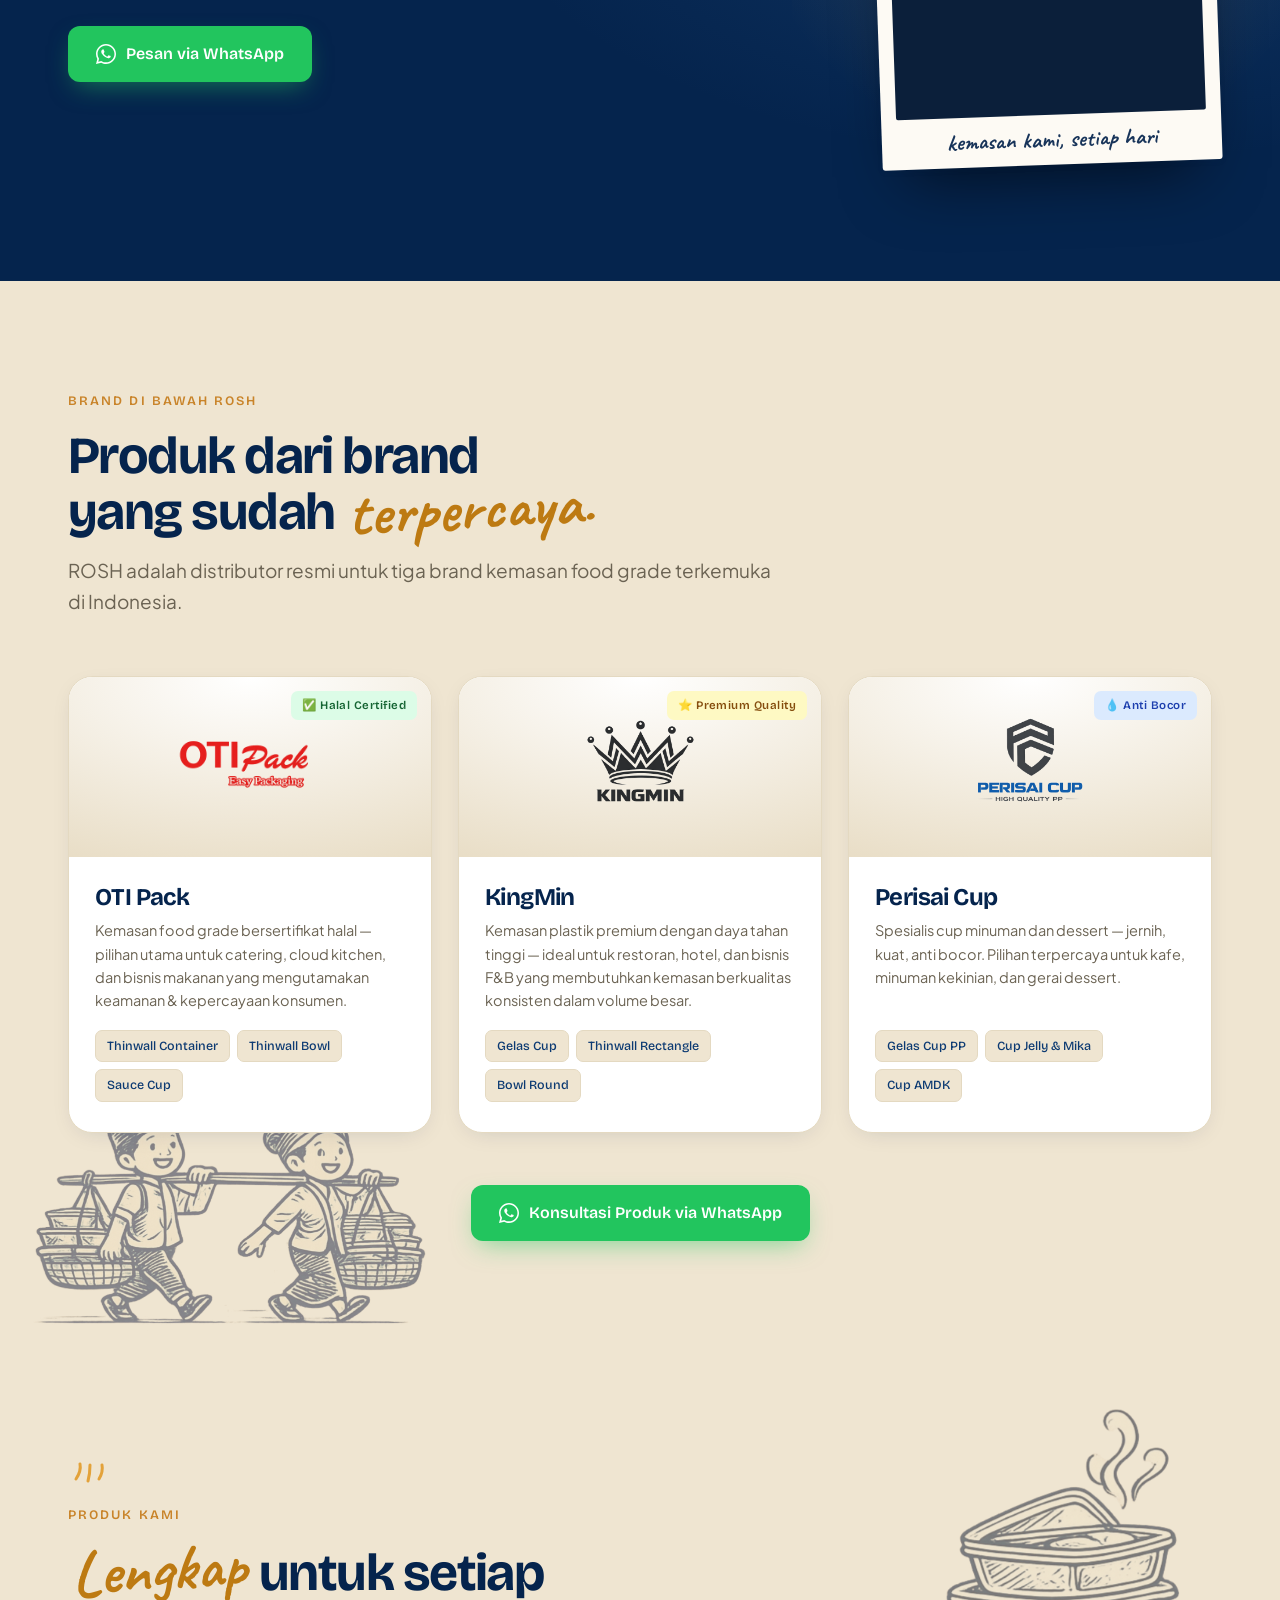
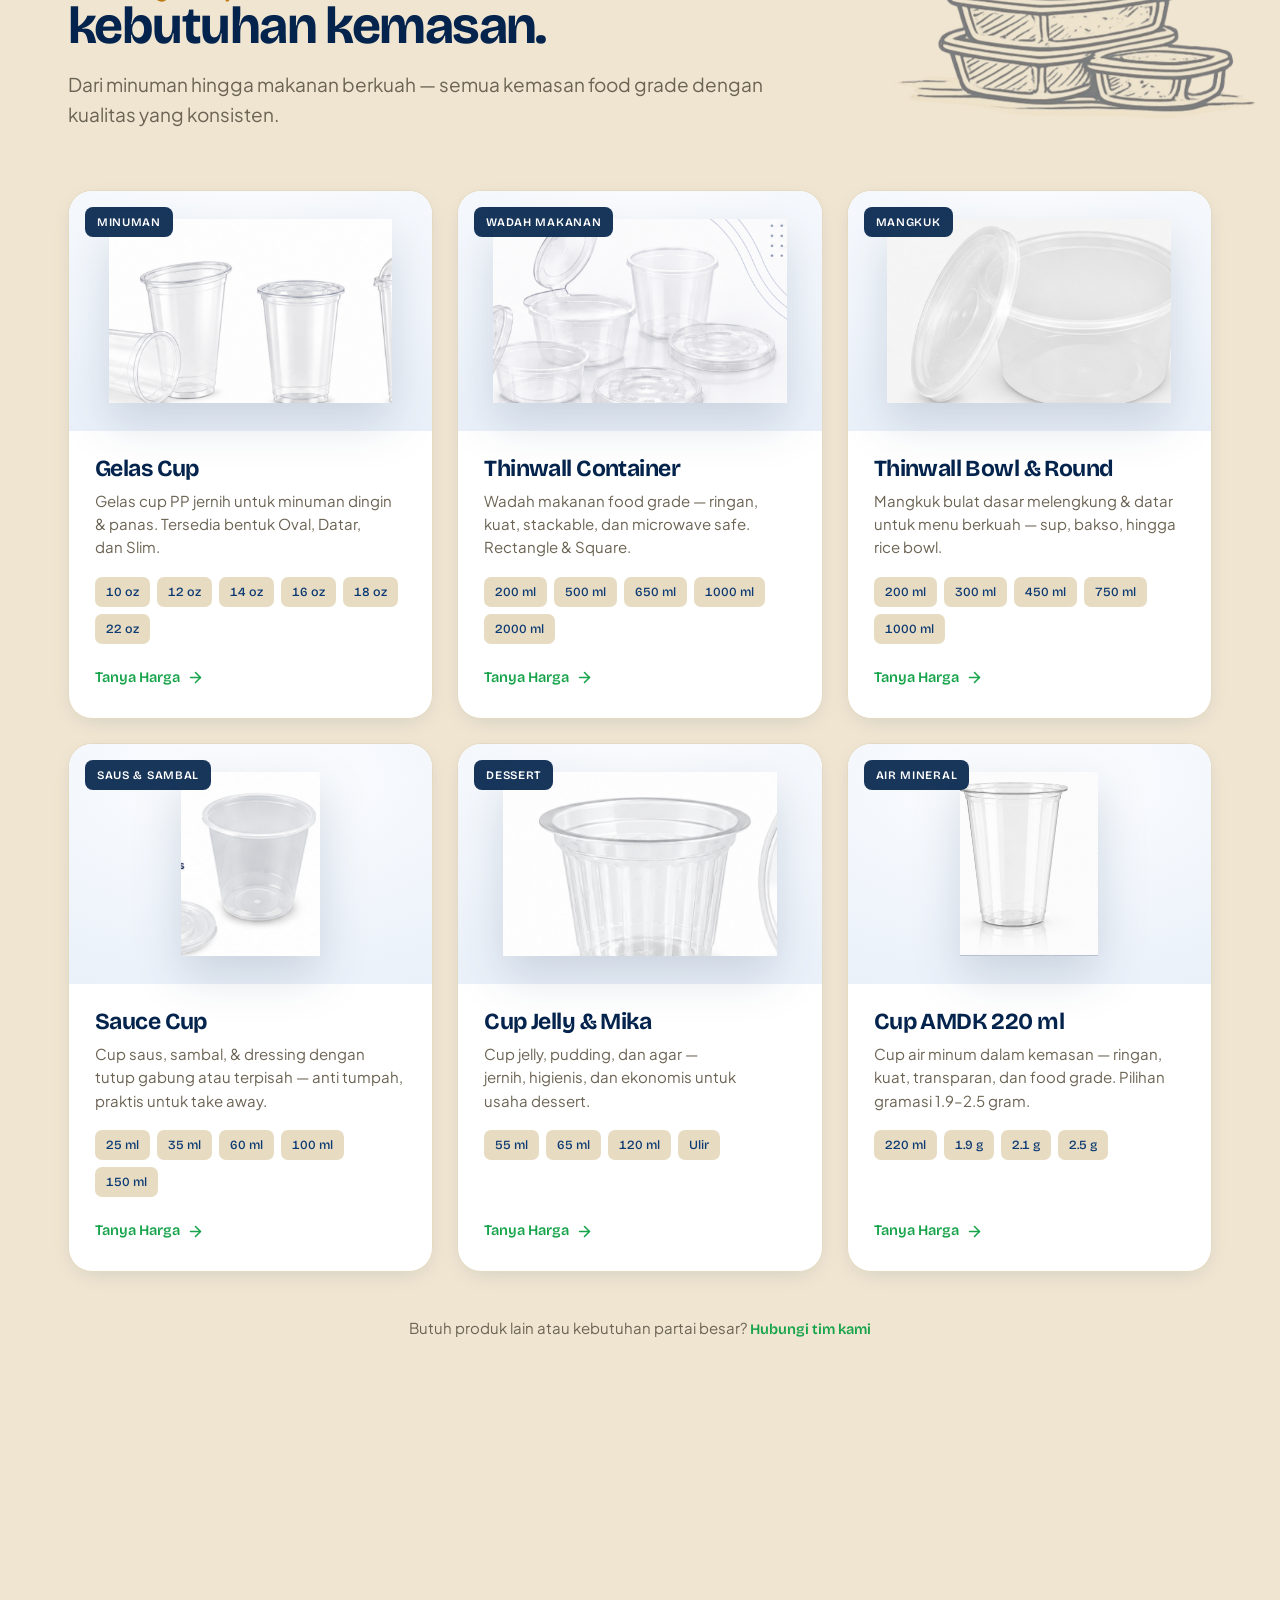
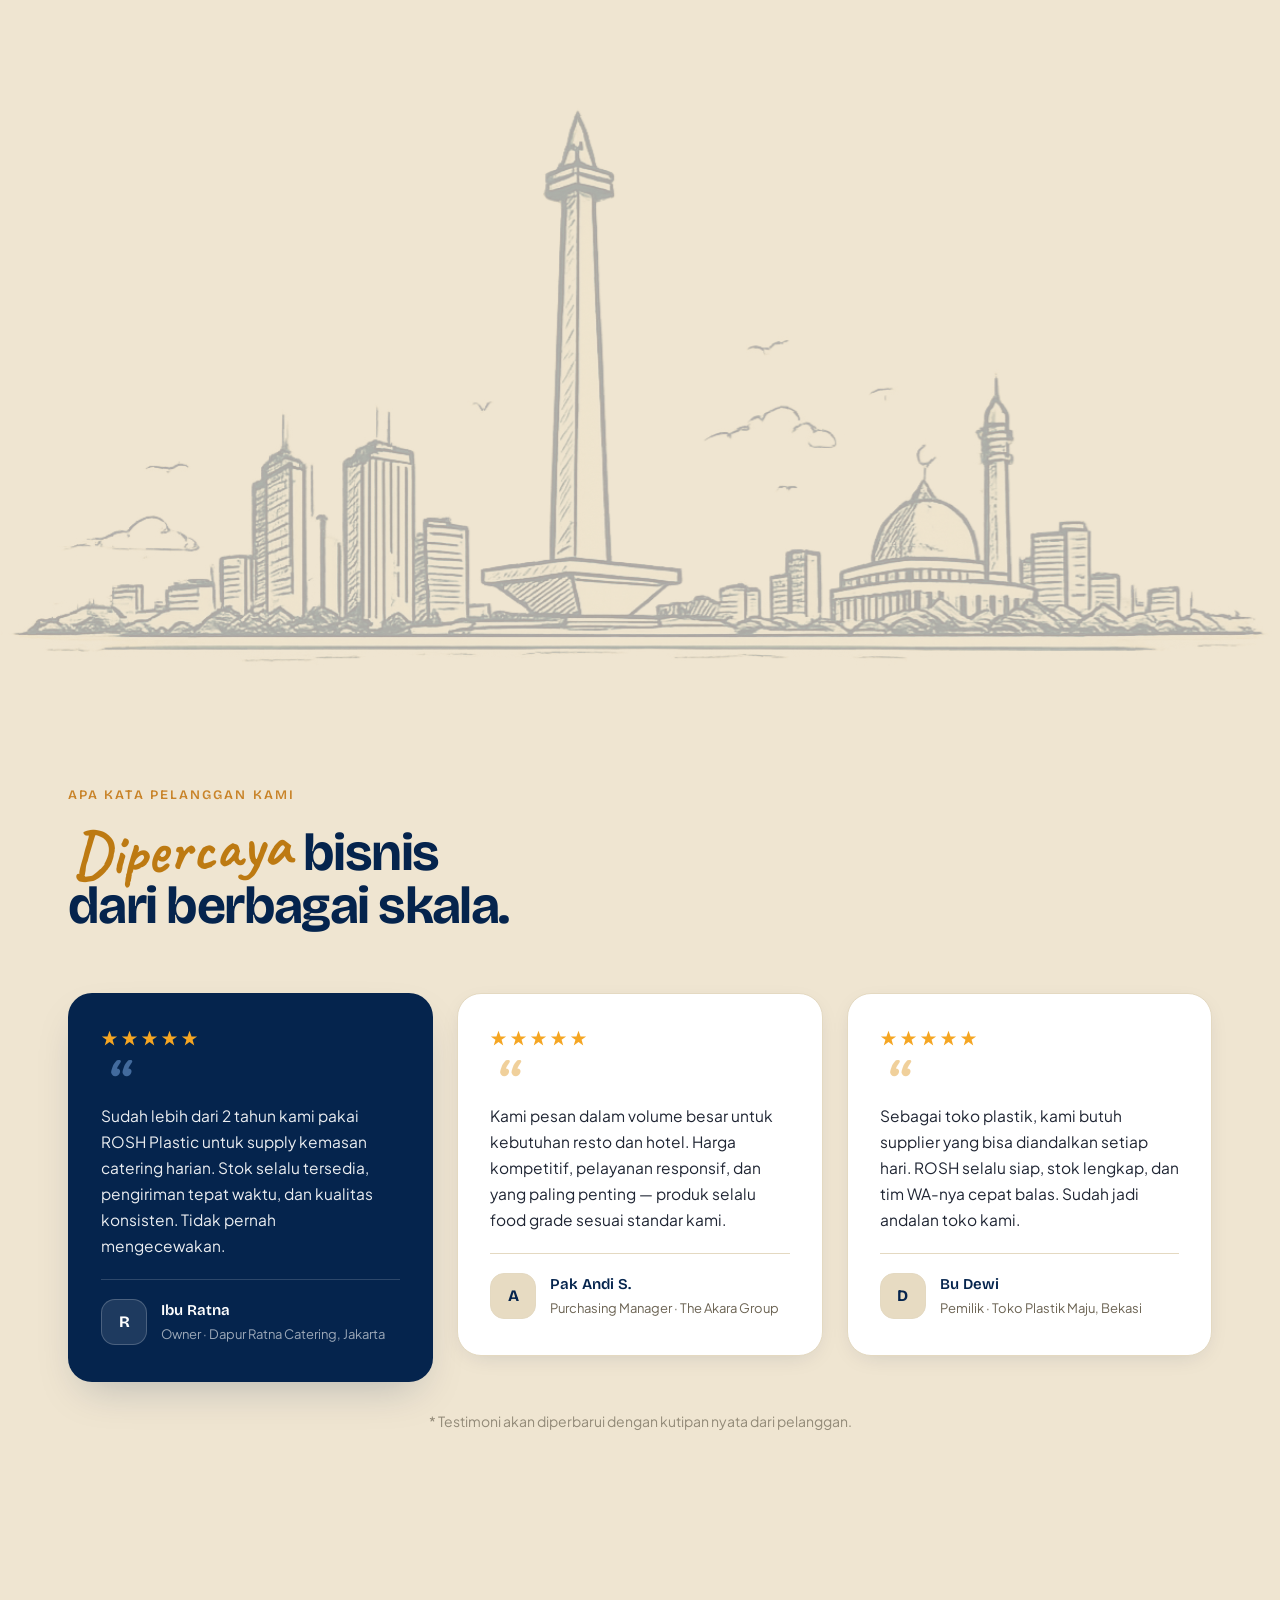
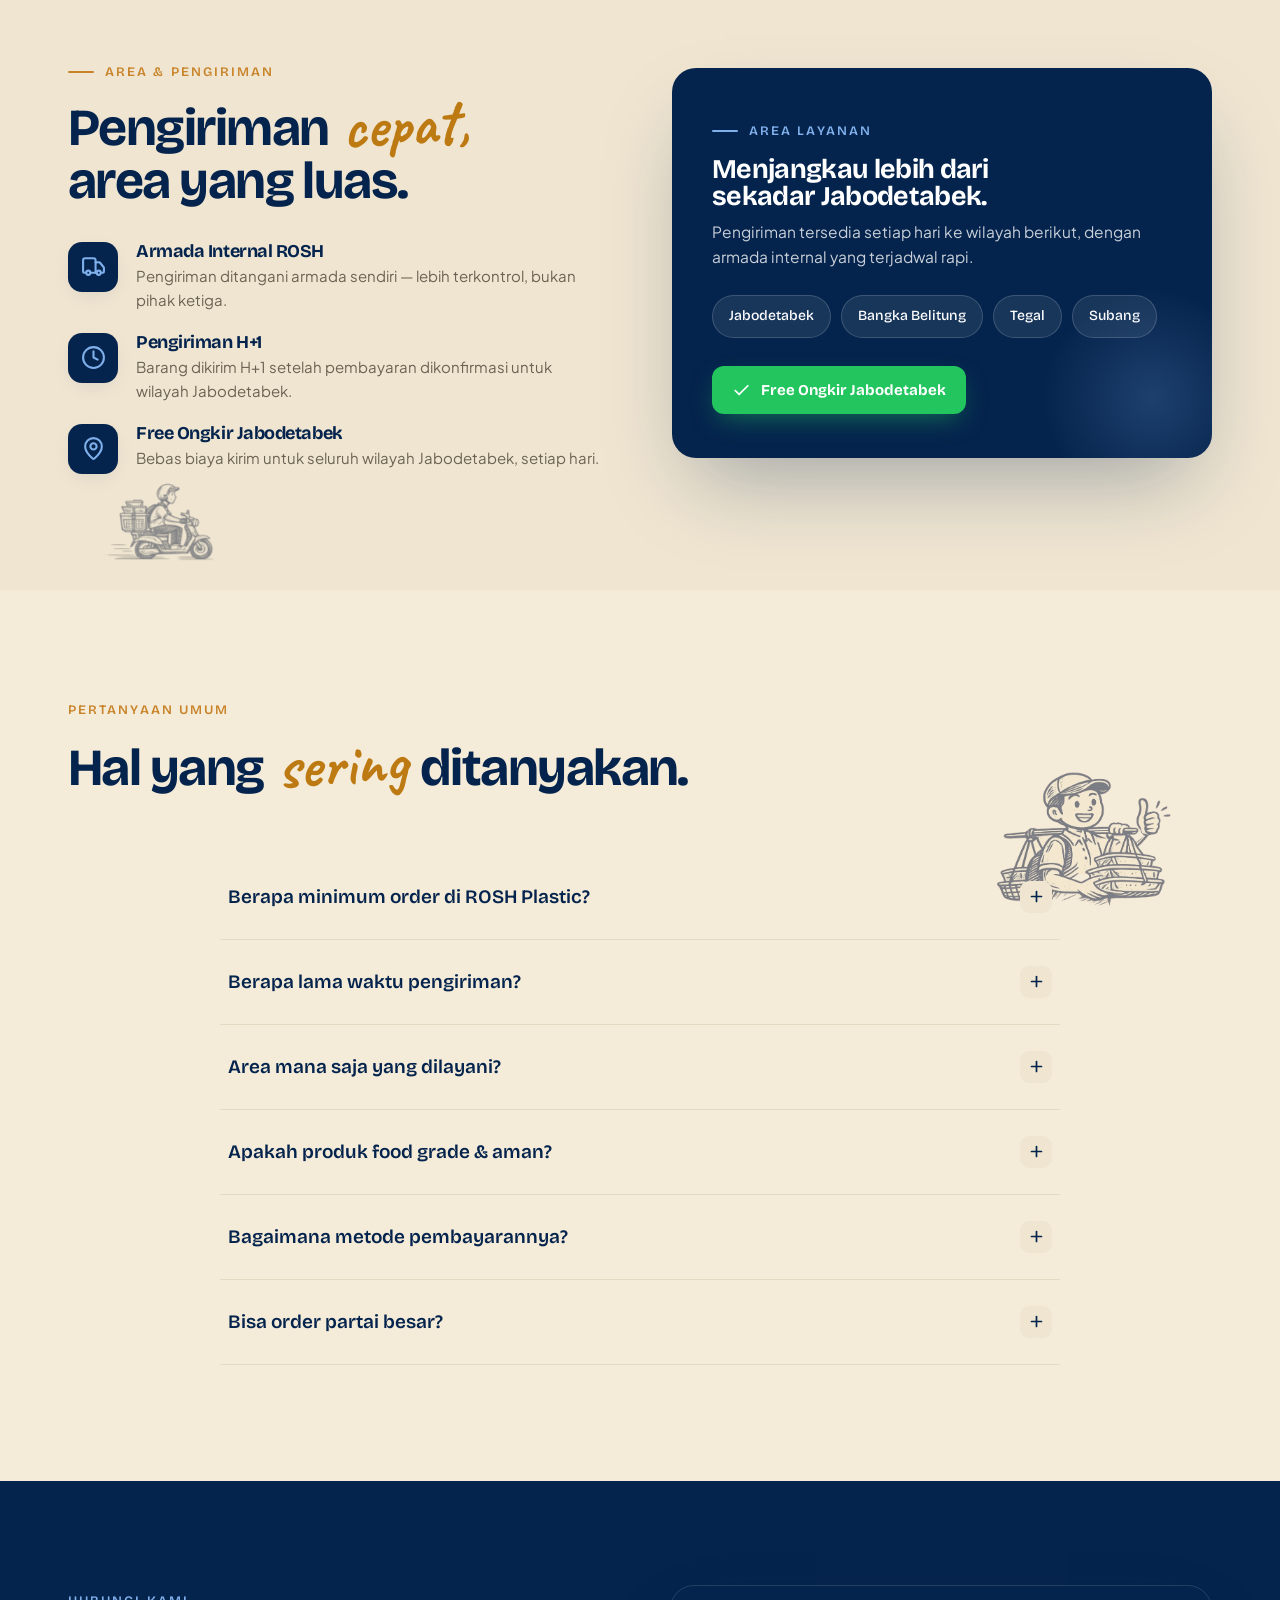
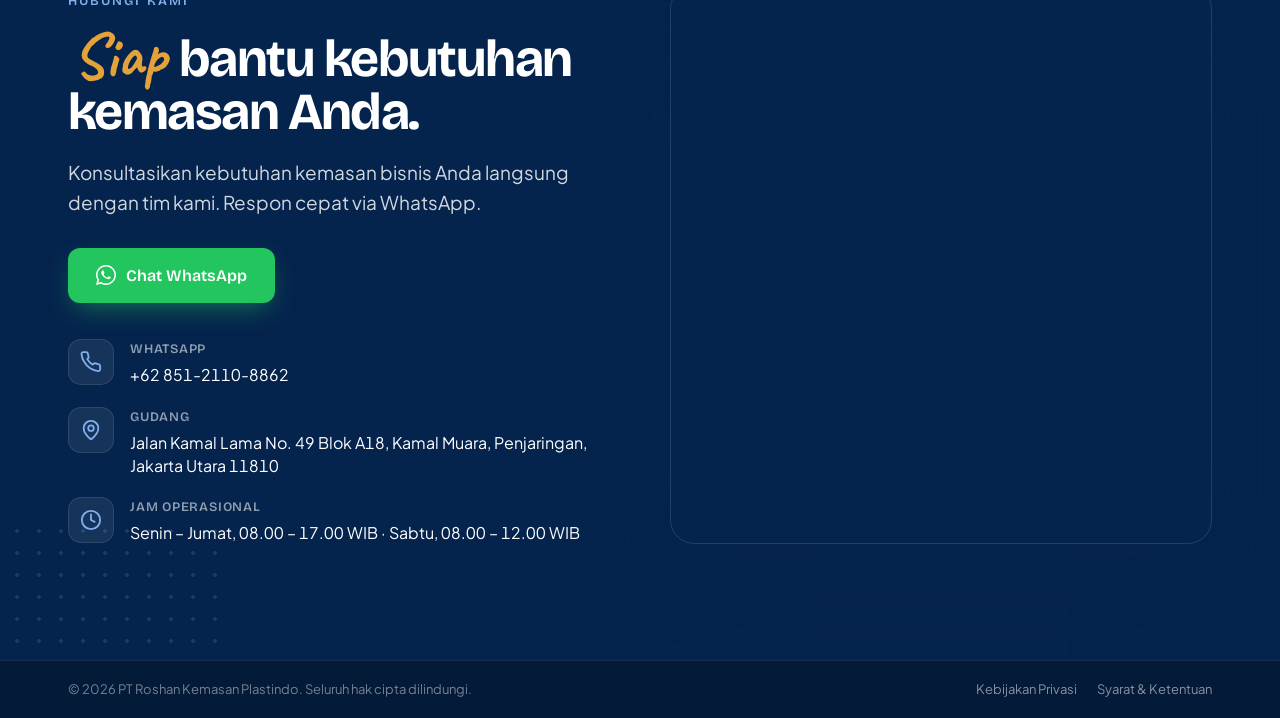
==== commit c6f613a5: "Skyline jadi backdrop Industri, pasang thinwall, fix carriers, cleanup aset - Skyline dipindah ke se" ====
--- a/ROSH Plastic.html
+++ b/ROSH Plastic.html
@@ -4,12 +4,12 @@
 <meta charset="UTF-8" />
 <meta name="viewport" content="width=device-width, initial-scale=1.0" />
 <title>ROSH Plastic — Distributor Kemasan Plastik Food Grade | Jakarta</title>
-<meta name="description" content="ROSH Plastic — distributor kemasan plastik food grade: thinwall, gelas cup, sauce cup, dan cup jelly. Melayani HORECA, general trade, dan korporasi. Gratis ongkir Jabodetabek, pengiriman H+1." />
+<meta name="description" content="ROSH Plastic — distributor kemasan plastik food grade: thinwall, gelas cup, sauce cup, dan cup jelly. Melayani HORECA, general trade, dan korporasi. Free ongkir Jabodetabek, pengiriman H+1." />
 
 <!-- Social / sharing -->
 <meta property="og:type" content="website" />
 <meta property="og:title" content="ROSH Plastic — Distributor Kemasan Plastik Food Grade" />
-<meta property="og:description" content="Thinwall, gelas cup, dan kemasan food grade dengan kualitas konsisten. Gratis ongkir Jabodetabek, pengiriman H+1." />
+<meta property="og:description" content="Thinwall, gelas cup, dan kemasan food grade dengan kualitas konsisten. Free ongkir Jabodetabek, pengiriman H+1." />
 <meta property="og:image" content="assets/hero-kitchen.png" />
 <meta name="twitter:card" content="summary_large_image" />
 <meta name="theme-color" content="#05244d" />
@@ -101,7 +101,7 @@
     <div class="hero-stat"><div class="n">2.000+</div><div class="l">Pelanggan dilayani</div></div>
     <div class="hero-stat"><div class="n">Senin - Sabtu</div><div class="l">Jadwal pengiriman</div></div>
     <div class="hero-stat"><div class="n">H+1</div><div class="l">Sampai setelah pembayaran</div></div>
-    <div class="hero-stat"><div class="n">Gratis ongkir</div><div class="l">Area Jabodetabek</div></div>
+    <div class="hero-stat"><div class="n">Free ongkir</div><div class="l">Area Jabodetabek</div></div>
   </div>
 </section>
 
@@ -171,7 +171,7 @@
 <!-- ============ BRANDS ============ -->
 <section class="section brands-section" id="brand" data-screen-label="Brand">
   <!-- pikulan carriers illustration -->
-  <div class="section-art art-carry" aria-hidden="true"><img src="assets/art-carry.png" alt="" /></div>
+  <div class="section-art art-carry" aria-hidden="true"><img src="assets/art-carry-crop.png" alt="" /></div>
   <div class="container">
     <div class="sec-head center reveal">
       <span class="overline eyebrow-rule">Brand di Bawah ROSH</span>
@@ -241,7 +241,7 @@
 <!-- ============ PRODUCTS ============ -->
 <section class="section products" id="produk" data-screen-label="Produk">
   <!-- packaging stack illustration -->
-  <div class="section-art art-stack" aria-hidden="true"><img src="assets/art-stack.png" alt="" /></div>
+  <div class="section-art art-stack" aria-hidden="true"><img src="assets/art-stack-thinwall.png" alt="" /></div>
   <div class="container">
     <div class="sec-head center reveal">
       <span class="spark"><svg viewBox="0 0 40 26" fill="none" stroke="currentColor" stroke-width="3" stroke-linecap="round" aria-hidden="true"><path d="M8 18 C12 12 13 8 12 3"/><path d="M20 20 C22 13 22 9 22 4"/><path d="M31 18 C34 13 35 9 34 4"/></svg></span>
@@ -330,6 +330,8 @@
 
 <!-- ============ INDUSTRIES ============ -->
 <section class="section" id="industri" data-screen-label="Industri" style="background:var(--bg-soft);">
+  <!-- Jakarta skyline — full-bleed backdrop behind the industry cards -->
+  <div class="section-art art-skyline" aria-hidden="true"><img src="assets/art-skyline-wide.png" alt="" /></div>
   <div class="container">
     <div class="sec-head center reveal">
       <span class="overline eyebrow-rule">Industri yang Kami Layani</span>
@@ -366,8 +368,6 @@
 
 <!-- ============ TESTIMONI ============ -->
 <section class="section" id="testimoni" data-screen-label="Testimoni" style="background:var(--bg-soft);">
-  <!-- Jakarta skyline — strip bridging Industri → Testimoni -->
-  <div class="section-art art-skyline" aria-hidden="true"><img src="assets/art-skyline-wide.png" alt="" /></div>
   <div class="container">
     <div class="sec-head center reveal">
       <span class="overline eyebrow-rule">Apa Kata Pelanggan Kami</span>
@@ -463,7 +463,7 @@
           </div>
           <div class="del-feat">
             <div class="fi"><svg viewBox="0 0 24 24" fill="none" stroke="currentColor" stroke-width="2" stroke-linecap="round" stroke-linejoin="round"><path d="M20 10c0 4.993-5.539 10.193-7.399 11.799a1 1 0 0 1-1.202 0C9.539 20.193 4 14.993 4 10a8 8 0 0 1 16 0"/><circle cx="12" cy="10" r="3"/></svg></div>
-            <div><h3>Gratis Ongkir Jabodetabek</h3><p>Bebas biaya kirim untuk seluruh wilayah Jabodetabek, setiap hari.</p></div>
+            <div><h3>Free Ongkir Jabodetabek</h3><p>Bebas biaya kirim untuk seluruh wilayah Jabodetabek, setiap hari.</p></div>
           </div>
         </div>
       </div>
@@ -477,7 +477,7 @@
           <span>Tegal</span>
           <span>Subang</span>
         </div>
-        <div class="free"><svg viewBox="0 0 24 24" fill="none" stroke="currentColor" stroke-width="2.2" stroke-linecap="round" stroke-linejoin="round"><path d="M20 6 9 17l-5-5"/></svg>Gratis Ongkir Jabodetabek</div>
+        <div class="free"><svg viewBox="0 0 24 24" fill="none" stroke="currentColor" stroke-width="2.2" stroke-linecap="round" stroke-linejoin="round"><path d="M20 6 9 17l-5-5"/></svg>Free Ongkir Jabodetabek</div>
       </div>
     </div>
   </div>
@@ -503,7 +503,7 @@
       </div>
       <div class="faq-item">
         <button class="faq-q">Area mana saja yang dilayani?<span class="pm"><svg viewBox="0 0 24 24" fill="none" stroke="currentColor" stroke-width="2.4" stroke-linecap="round"><path d="M5 12h14"/><path d="M12 5v14"/></svg></span></button>
-        <div class="faq-a"><p>Kami mengutamakan pelayanan Jabodetabek (gratis ongkir), serta seluruh area Indonesia lainnya, mencakupi 38 provinsi Indonesia</p></div>
+        <div class="faq-a"><p>Kami mengutamakan pelayanan Jabodetabek (Free ongkir), serta seluruh area Indonesia lainnya, mencakupi 38 provinsi Indonesia</p></div>
       </div>
       <div class="faq-item">
         <button class="faq-q">Apakah produk food grade &amp; aman?<span class="pm"><svg viewBox="0 0 24 24" fill="none" stroke="currentColor" stroke-width="2.4" stroke-linecap="round"><path d="M5 12h14"/><path d="M12 5v14"/></svg></span></button>
--- a/rosh-site.css
+++ b/rosh-site.css
@@ -124,21 +124,21 @@
 .section-art img{display:block;width:100%;height:auto;}
 .products,.brands-section,#industri,#faq,#testimoni{position:relative;overflow:hidden;}
 .products .container,.brands-section .container,#industri .container,#faq .container,#testimoni .container,.delivery .container{position:relative;z-index:1;}
-/* Jakarta (Monas) skyline — horizontal strip bridging Industri → Testimoni (cropped to the buildings) */
-#industri{padding-bottom:44px;}
-/* skyline is full-bleed at natural ratio (~2.21:1 → ~45vw tall); pad content to clear it */
-#testimoni{padding-top:calc(44vw + 36px);}
-.art-skyline{left:0;width:100%;top:0;height:auto;opacity:.3;}
+/* Jakarta (Monas) skyline — full-bleed backdrop behind the Industri cards.
+   Anchored to the section bottom at natural ratio (~2.21:1 → ~45vw tall) so Monas
+   rises up toward the heading while the buildings sit in the floor below the cards. */
+#industri{padding-bottom:18vw;}
+.art-skyline{left:0;bottom:0;width:100%;height:auto;opacity:.28;}
 .art-skyline img{display:block;width:100%;height:auto;}
 /* delivery rider — armada internal (kept left so it sits on cream, not behind the navy card) */
 .art-rider{left:1%;bottom:2px;width:300px;opacity:.45;}
-/* packaging stack — large feature bleeding off the right of the products band (~5x) */
-.art-stack{right:-50px;top:24px;width:min(740px,52%);opacity:.46;}
+/* thinwall stack — tightly-cropped (~1.16:1), sits top-right of the products band */
+.art-stack{right:1%;top:40px;width:min(420px,30%);opacity:.5;}
 /* courier mascot — large, bleeding off the right beside the FAQ (~3x) */
 .art-mascot{right:-70px;top:64px;width:min(620px,42%);opacity:.5;}
-/* two pikulan carriers — full figures walking in a band below the brand cards (~3x) */
-.art-carry{left:0;bottom:18px;width:min(640px,46%);opacity:.42;}
-/* extra floor below the brand cards so the big carriers sit fully on cream, not behind cards */
+/* two pikulan carriers — tightly-cropped (~1.71:1), sit fully in the floor below the brand cards */
+.art-carry{left:2%;bottom:24px;width:min(420px,32%);opacity:.45;}
+/* extra floor below the brand cards so the carriers sit fully on cream, not behind cards */
 .brands-section{padding-bottom:300px;}
 @media (max-width:1024px){ .section-art{display:none;} .brands-section{padding-bottom:96px;} #industri{padding-bottom:72px;} #testimoni{padding-top:84px;} }
 
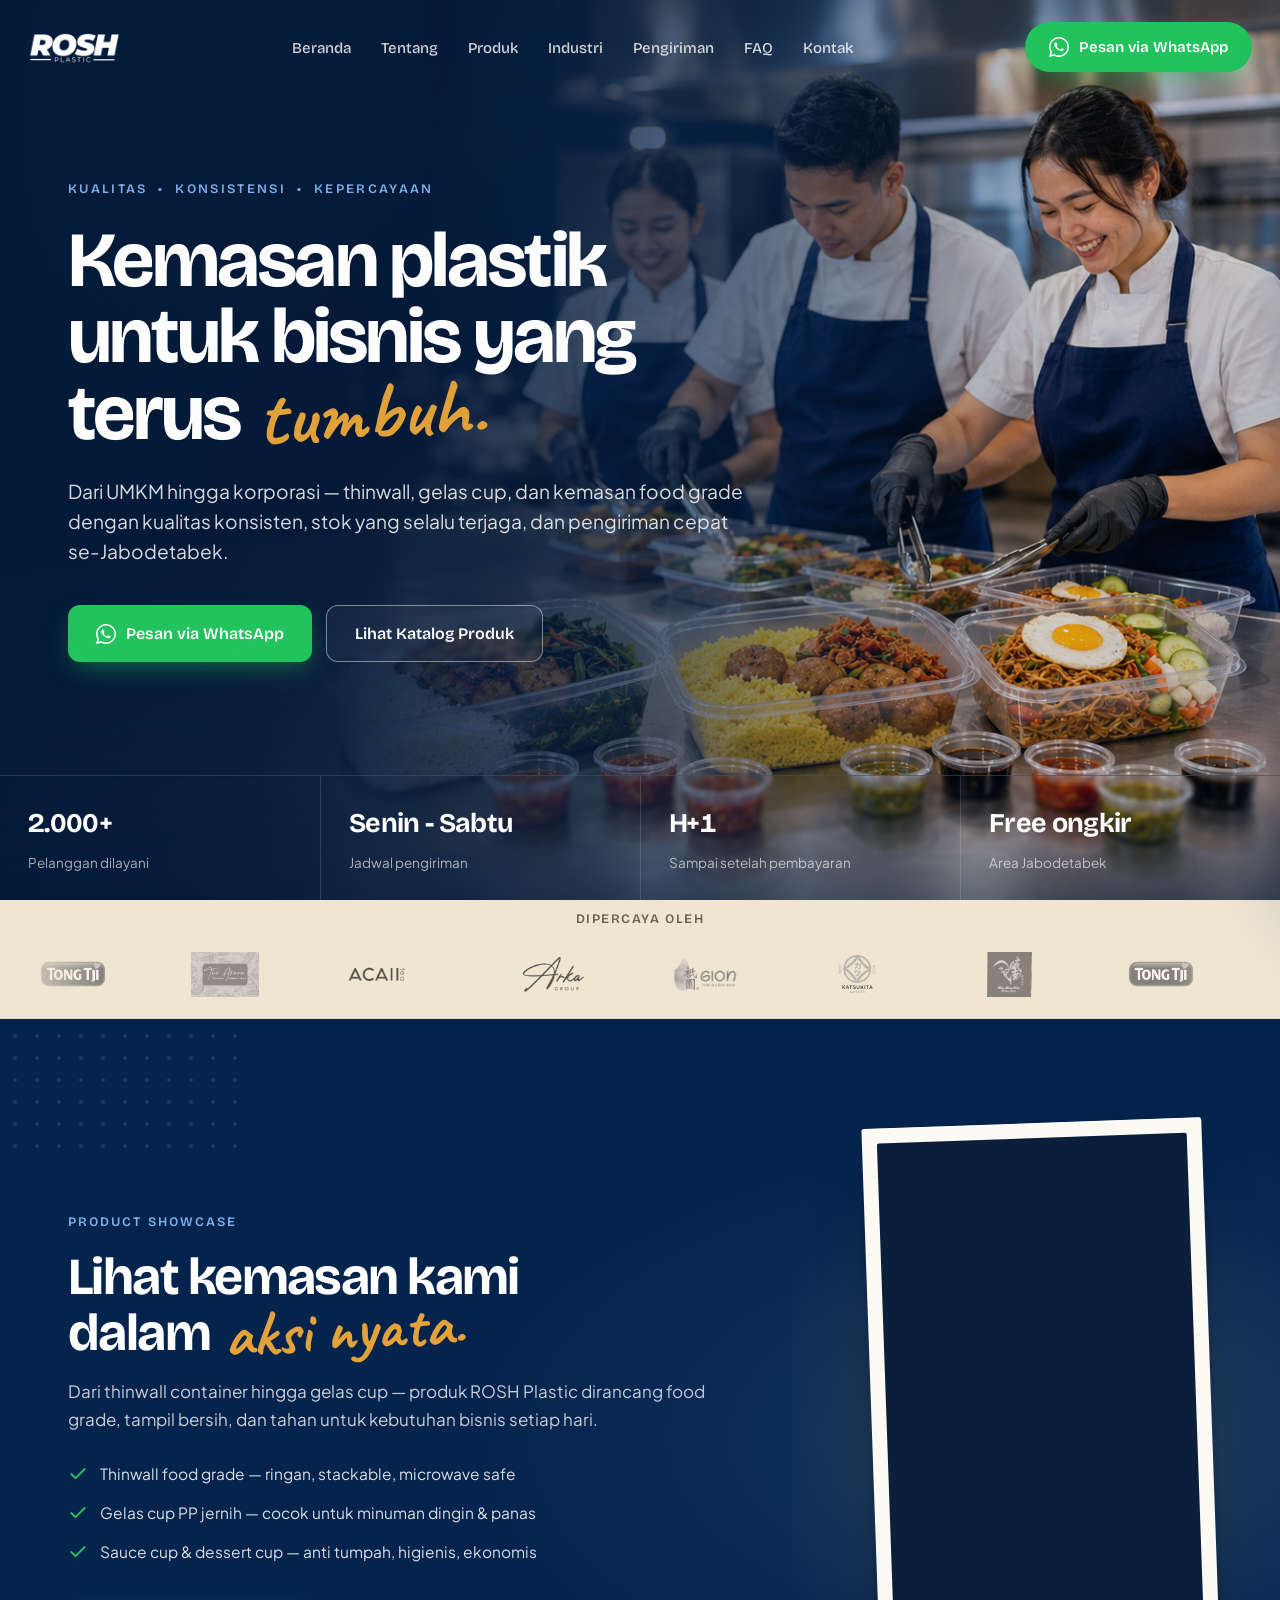
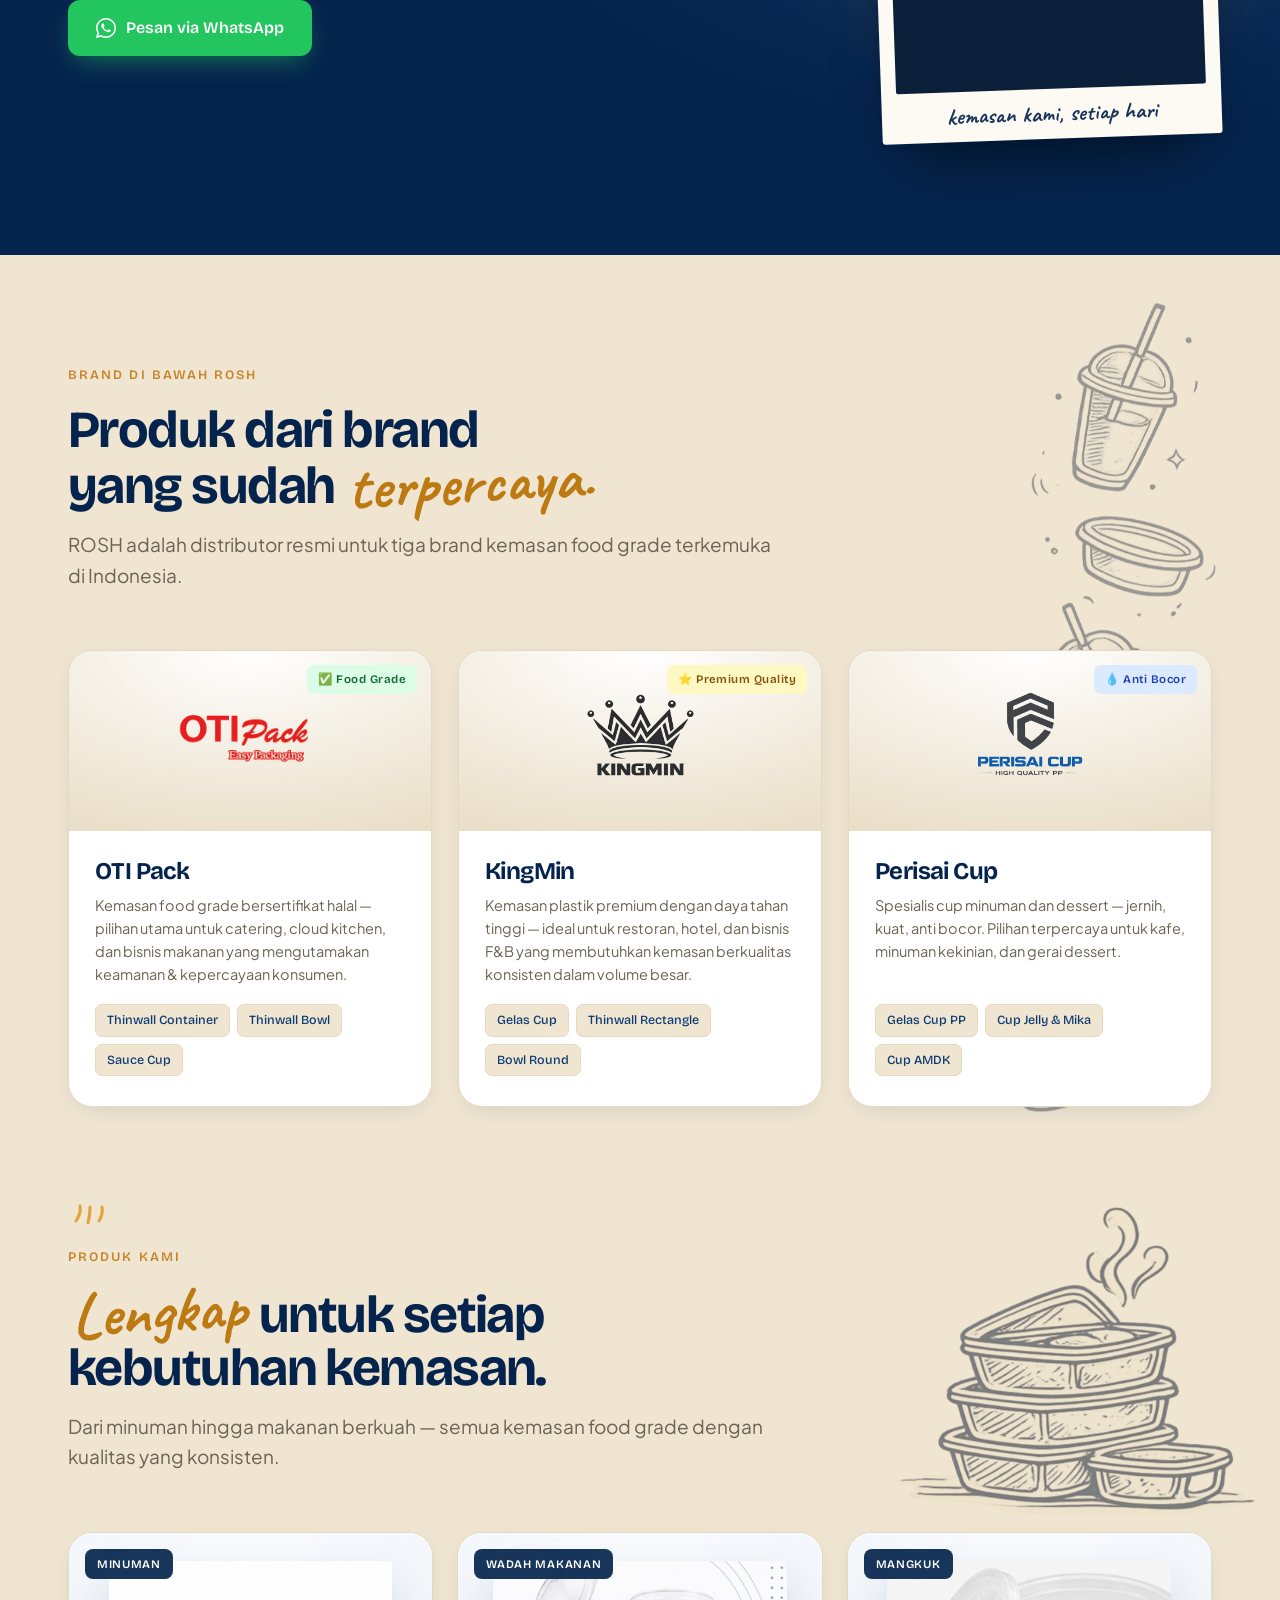
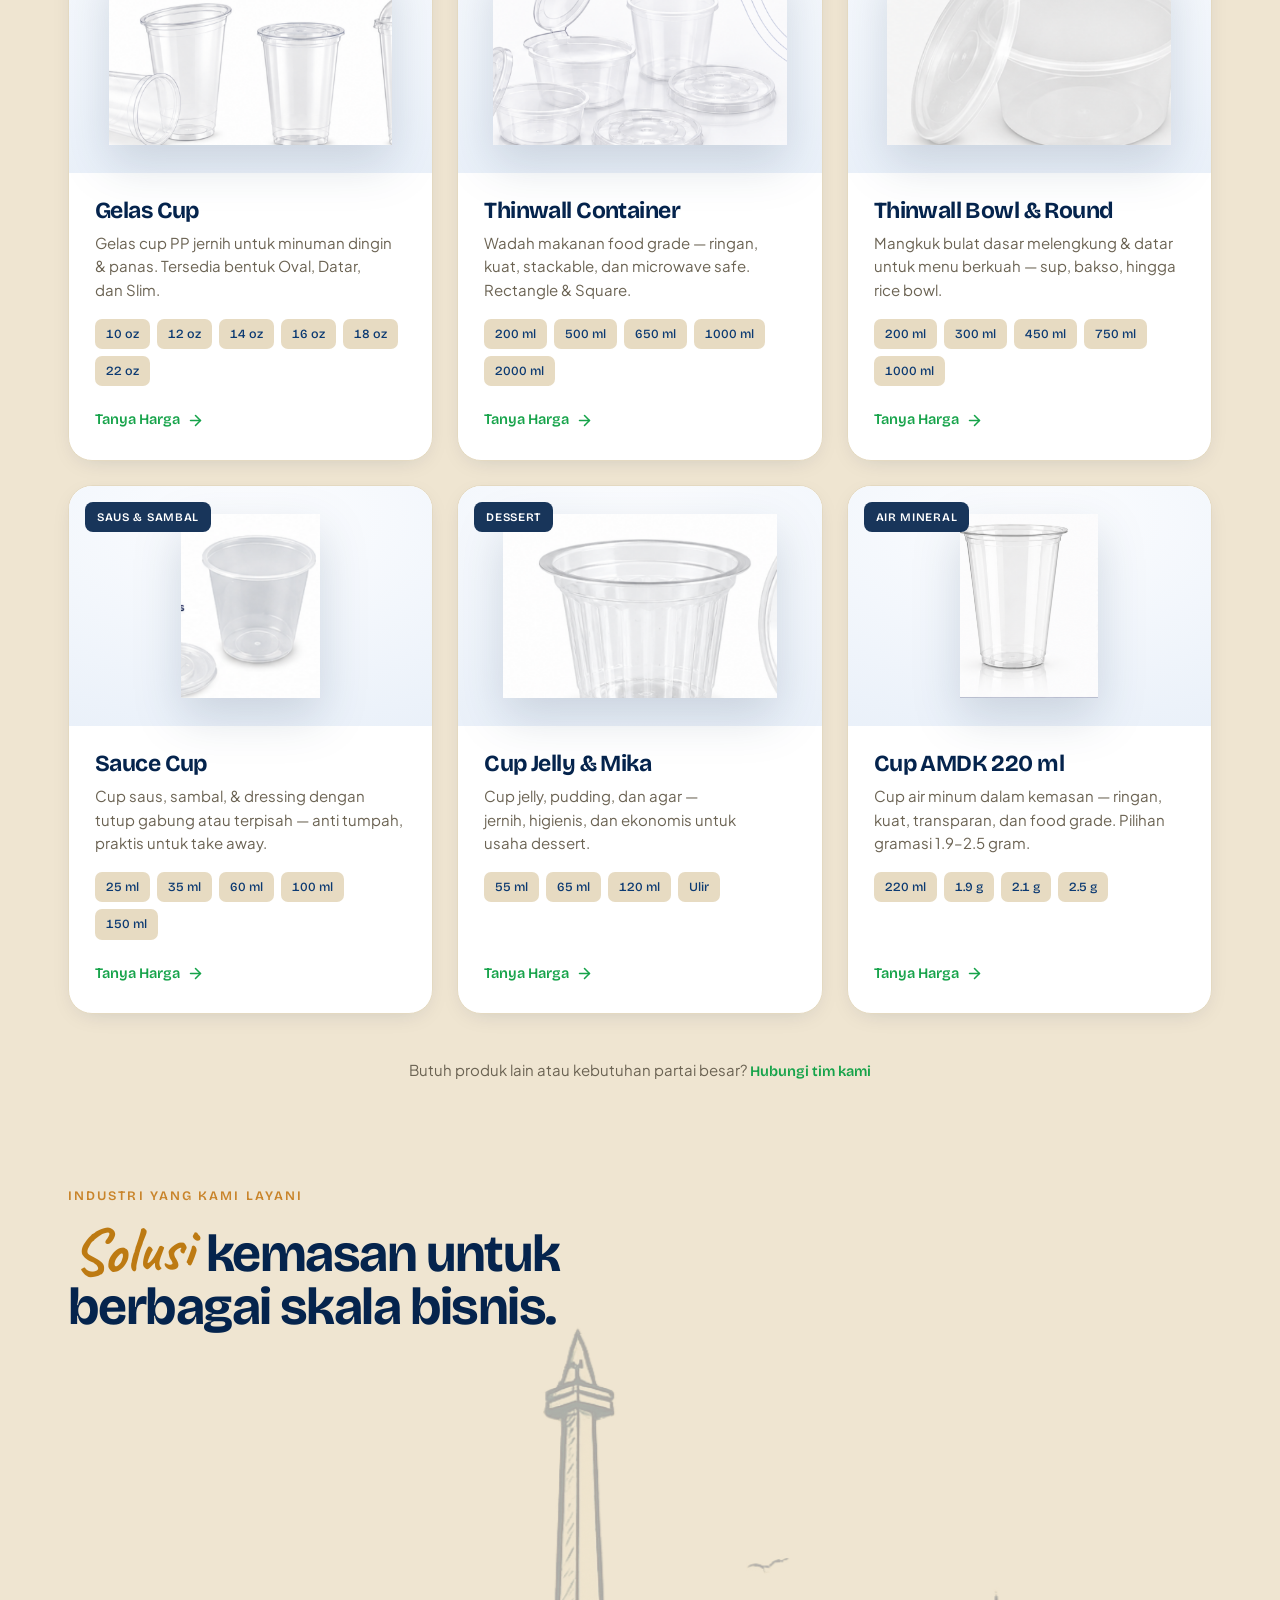
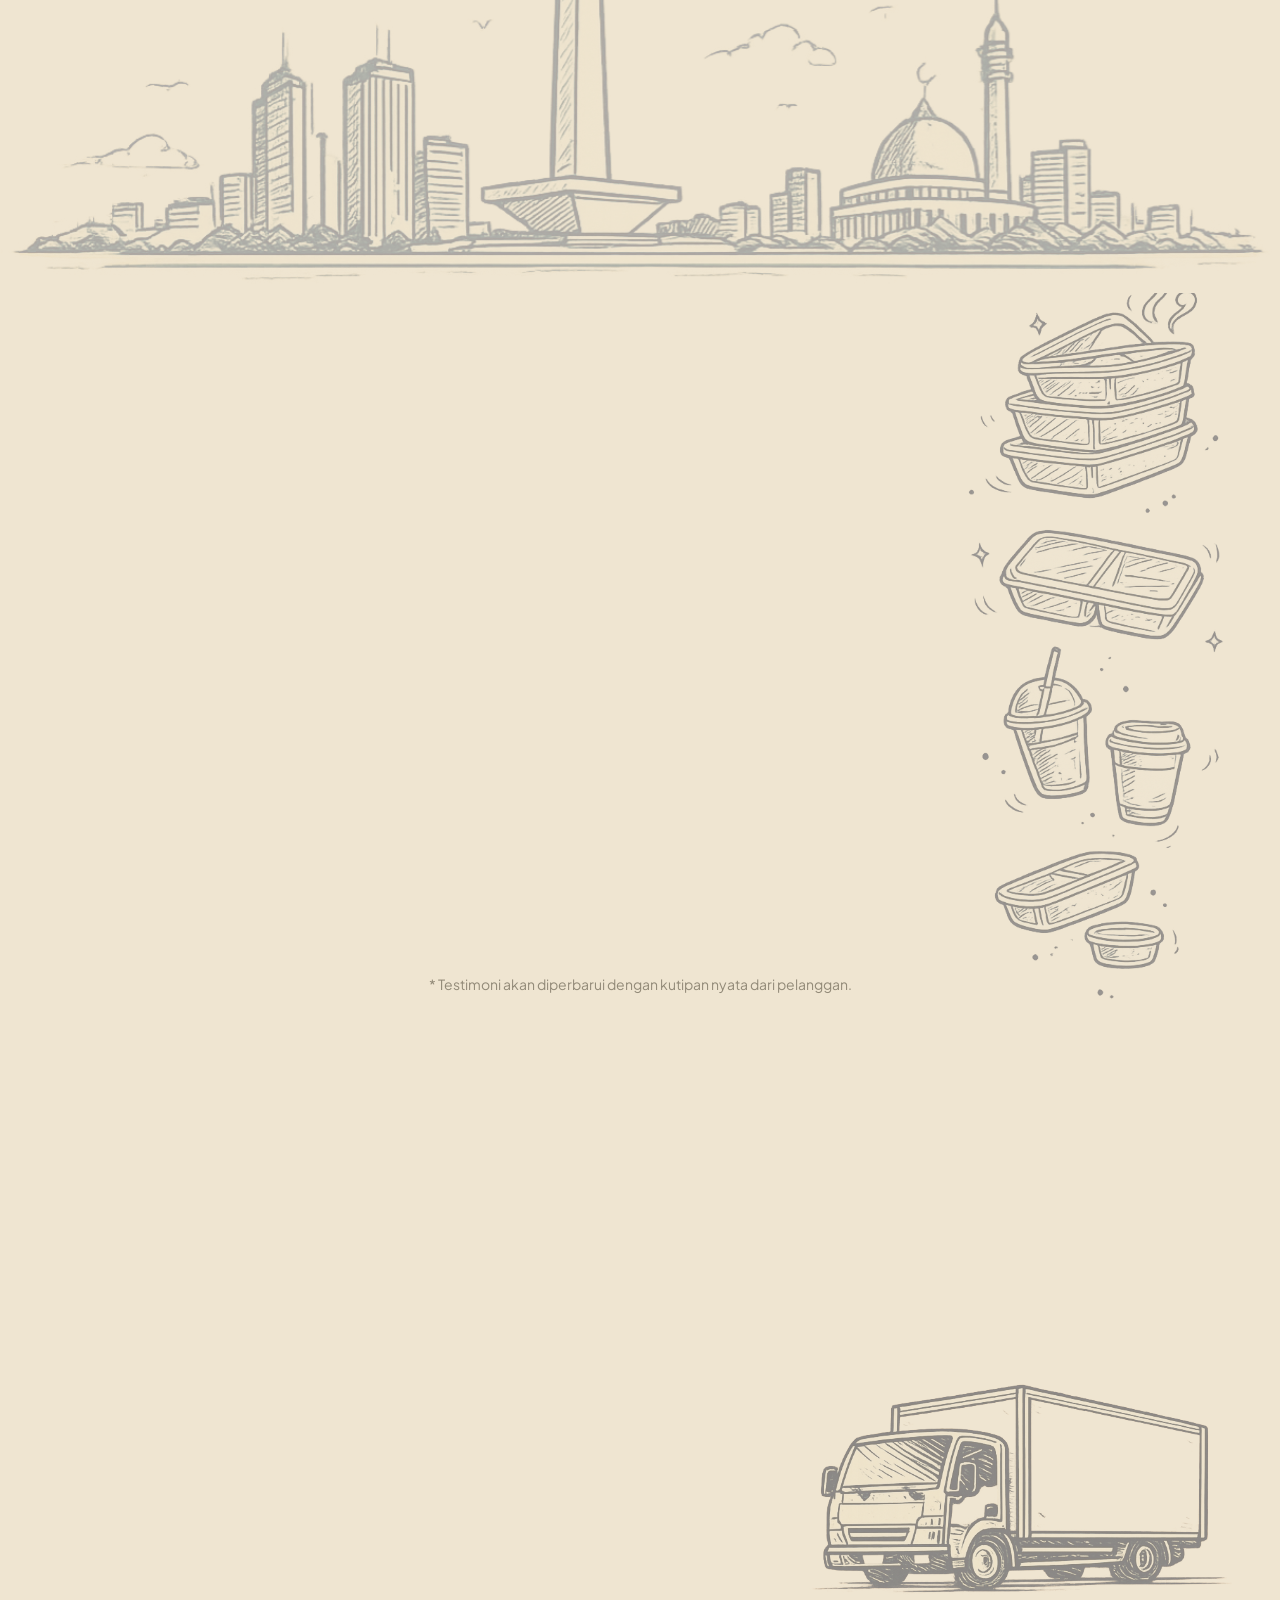
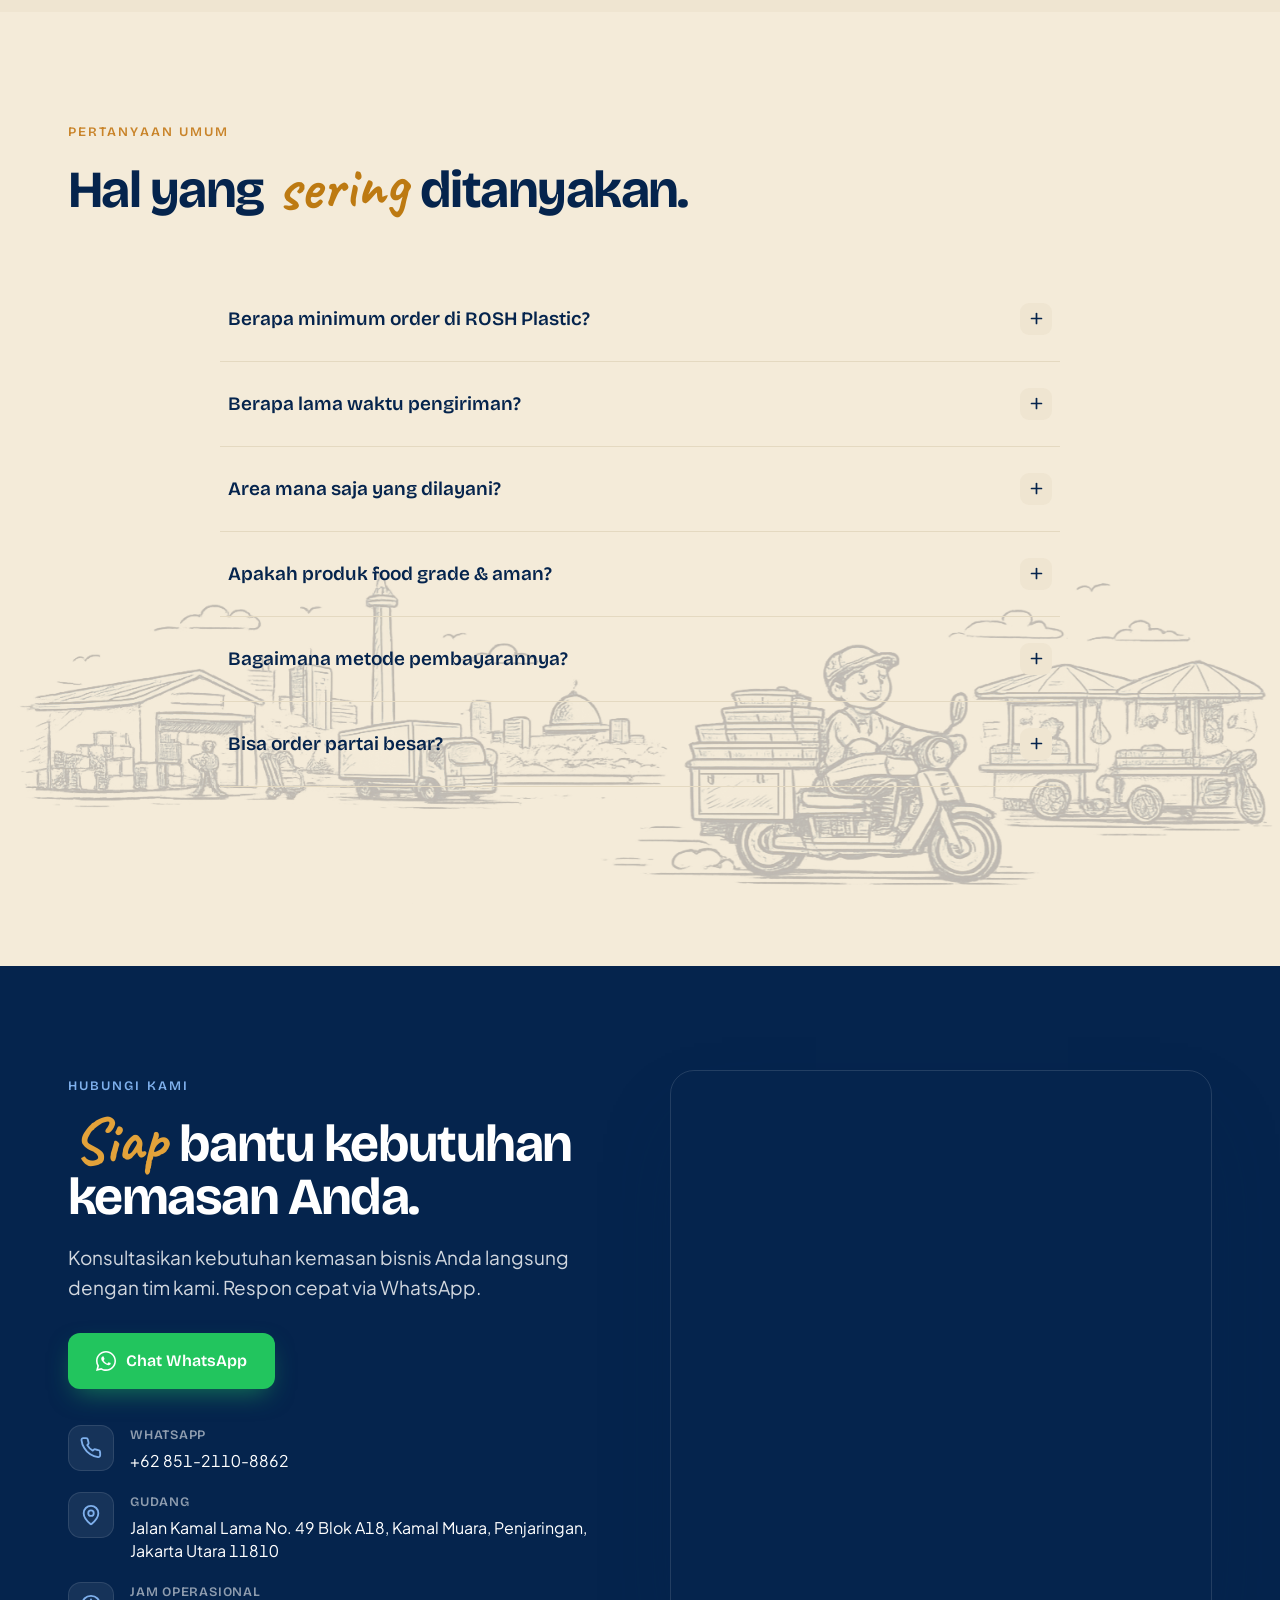
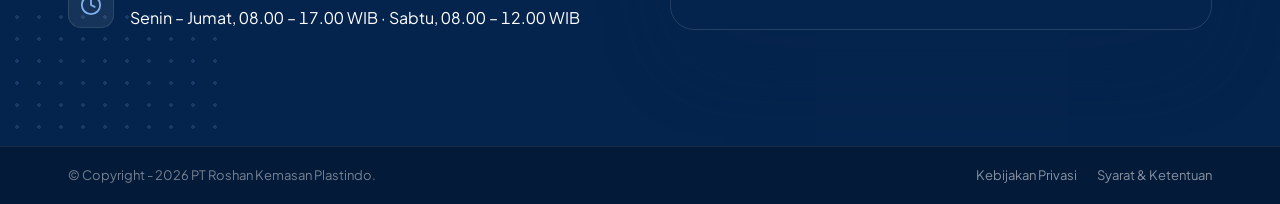
==== commit e3533549: "Tambah logo klien & art baru (truck, street, floating cup/thinwall), update HTML & CSS Co-Authored-B" ====
--- a/ROSH Plastic.html
+++ b/ROSH Plastic.html
@@ -108,18 +108,28 @@
 <!-- ============ TRUST ============ -->
 <section class="trust">
   <div class="container">
-    <div class="trust-inner">
+    <div class="trust-header">
       <span class="trust-label">Dipercaya oleh</span>
-      <div class="trust-logos">
-        <img src="assets/logo-tong-tji.png" alt="Tong Tji" style="height:96px;object-fit:contain;" />
-        <img src="assets/logo-akara-new.png" alt="The Akara" style="height:96px;object-fit:contain;border-radius:10px;" />
-        <span>Catering &amp; HORECA</span>
-      </div>
-      <div class="trust-badges">
-        <span class="badge"><svg viewBox="0 0 24 24" fill="none" stroke="currentColor" stroke-width="2" stroke-linecap="round" stroke-linejoin="round"><path d="M20 13c0 5-3.5 7.5-7.66 8.95a1 1 0 0 1-.67-.01C7.5 20.5 4 18 4 13V6a1 1 0 0 1 1-1c2 0 4.5-1.2 6.24-2.72a1.17 1.17 0 0 1 1.52 0C14.51 3.81 17 5 19 5a1 1 0 0 1 1 1z"/><path d="m9 12 2 2 4-4"/></svg>Food Grade</span>
-        <span class="badge"><svg viewBox="0 0 24 24" fill="none" stroke="currentColor" stroke-width="2" stroke-linecap="round" stroke-linejoin="round"><path d="M7 19a3 3 0 0 1-3-3"/><path d="M17 5a3 3 0 0 1 3 3"/><path d="m7.5 4.27 9 5.15"/><path d="M21 8a2 2 0 0 0-1-1.73l-7-4a2 2 0 0 0-2 0l-7 4A2 2 0 0 0 3 8v8a2 2 0 0 0 1 1.73l7 4a2 2 0 0 0 2 0l7-4A2 2 0 0 0 21 16Z"/><path d="m3.3 7 8.7 5 8.7-5"/><path d="M12 22V12"/></svg>Recyclable</span>
-        <span class="badge"><svg viewBox="0 0 24 24" fill="none" stroke="currentColor" stroke-width="2" stroke-linecap="round" stroke-linejoin="round"><path d="M12 22s8-4 8-10V5l-8-3-8 3v7c0 6 8 10 8 10z"/><path d="m9 12 2 2 4-4"/></svg>BPA Free</span>
-      </div>
+    </div>
+  </div>
+  <div class="trust-ticker">
+    <div class="trust-track" aria-hidden="true">
+      <!-- set A -->
+      <div class="trust-logo-wrap trust-logo-lg"><img src="assets/logo-tong-tji.png" alt="Tong Tji" /></div>
+      <div class="trust-logo-wrap"><img src="assets/logo-akara-new.png" alt="The Akara" /></div>
+      <div class="trust-logo-wrap trust-logo-lg"><img src="assets/Logo_Acaii_Tea-removebg-preview.png" alt="Acaii Tea" /></div>
+      <div class="trust-logo-wrap trust-logo-lg"><img src="assets/Logo_Arka_Group-removebg-preview.png" alt="Arka Group" /></div>
+      <div class="trust-logo-wrap"><img src="assets/Logo_Gion_Sushi-removebg-preview.png" alt="Gion Sushi" /></div>
+      <div class="trust-logo-wrap trust-logo-lg"><img src="assets/Logo_Katsukita-removebg-preview.png" alt="Katsukita" /></div>
+      <div class="trust-logo-wrap"><img src="assets/Logo Wee Nam Kee.png" alt="Wee Nam Kee" /></div>
+      <!-- set B (duplicate untuk seamless loop) -->
+      <div class="trust-logo-wrap trust-logo-lg"><img src="assets/logo-tong-tji.png" alt="" /></div>
+      <div class="trust-logo-wrap"><img src="assets/logo-akara-new.png" alt="" /></div>
+      <div class="trust-logo-wrap trust-logo-lg"><img src="assets/Logo_Acaii_Tea-removebg-preview.png" alt="" /></div>
+      <div class="trust-logo-wrap trust-logo-lg"><img src="assets/Logo_Arka_Group-removebg-preview.png" alt="" /></div>
+      <div class="trust-logo-wrap"><img src="assets/Logo_Gion_Sushi-removebg-preview.png" alt="" /></div>
+      <div class="trust-logo-wrap trust-logo-lg"><img src="assets/Logo_Katsukita-removebg-preview.png" alt="" /></div>
+      <div class="trust-logo-wrap"><img src="assets/Logo Wee Nam Kee.png" alt="" /></div>
     </div>
   </div>
 </section>
@@ -170,8 +180,8 @@
 
 <!-- ============ BRANDS ============ -->
 <section class="section brands-section" id="brand" data-screen-label="Brand">
-  <!-- pikulan carriers illustration -->
-  <div class="section-art art-carry" aria-hidden="true"><img src="assets/art-carry-crop.png" alt="" /></div>
+  <!-- floating cup illustration on the right of the brand cards -->
+  <div class="section-art art-float-right" aria-hidden="true"><img src="assets/art-floating-cup.png" alt="" /></div>
   <div class="container">
     <div class="sec-head center reveal">
       <span class="overline eyebrow-rule">Brand di Bawah ROSH</span>
@@ -183,7 +193,7 @@
       <div class="brand-card reveal">
         <div class="brand-logo-area">
           <img src="assets/logo-otipack.png" alt="OTIPack" style="max-height:145px;max-width:90%;width:auto;object-fit:contain;transform:scale(1.5);transform-origin:center;" />
-          <span class="brand-tag halal">✅ Halal Certified</span>
+          <span class="brand-tag halal">✅ Food Grade</span>
         </div>
         <div class="brand-body">
           <h3>OTI Pack</h3>
@@ -228,12 +238,6 @@
         </div>
       </div>
 
-    </div>
-    <div class="brands-cta">
-      <a class="btn btn-wa" href="https://wa.me/6285121108862?text=Halo%20ROSH%20Plastic%2C%20saya%20ingin%20konsultasi%20produk." target="_blank" rel="noopener">
-        <svg viewBox="0 0 32 32" fill="currentColor" aria-hidden="true"><path d="M16 0C7.2 0 0 7.2 0 16c0 2.8.7 5.5 2.1 7.9L0 32l8.3-2.2C10.6 31.2 13.3 32 16 32c8.8 0 16-7.2 16-16S24.8 0 16 0zm0 29.3c-2.5 0-4.9-.7-7-1.9l-.5-.3-4.9 1.3 1.3-4.8-.3-.5c-1.4-2.2-2.1-4.7-2.1-7.1C2.5 8.6 8.6 2.5 16 2.5S29.5 8.6 29.5 16 23.4 29.3 16 29.3zm7.4-9.9c-.4-.2-2.4-1.2-2.7-1.3-.4-.1-.6-.2-.9.2-.3.4-1 1.3-1.2 1.5-.2.2-.4.3-.8.1-.4-.2-1.7-.6-3.2-2-1.2-1.1-2-2.4-2.2-2.8-.2-.4 0-.6.2-.8.2-.2.4-.4.5-.7.2-.2.2-.4.4-.7.1-.3 0-.5 0-.7-.1-.2-.9-2.1-1.2-2.9-.3-.8-.6-.7-.9-.7h-.7c-.2 0-.6.1-1 .5-.3.4-1.3 1.3-1.3 3.1s1.3 3.6 1.5 3.9c.2.3 2.6 4 6.3 5.6.9.4 1.6.6 2.1.8.9.3 1.7.2 2.3.1.7-.1 2.4-1 2.7-1.9.3-.9.3-1.7.2-1.9-.1-.2-.3-.3-.7-.5z"/></svg>
-        Konsultasi Produk via WhatsApp
-      </a>
     </div>
   </div>
 </section>
@@ -368,6 +372,8 @@
 
 <!-- ============ TESTIMONI ============ -->
 <section class="section" id="testimoni" data-screen-label="Testimoni" style="background:var(--bg-soft);">
+  <!-- floating thinwall illustration on the right -->
+  <div class="section-art art-testi-right" aria-hidden="true"><img src="assets/art-floating-thinwall.png" alt="" /></div>
   <div class="container">
     <div class="sec-head center reveal">
       <span class="overline eyebrow-rule">Apa Kata Pelanggan Kami</span>
@@ -446,7 +452,7 @@
 <!-- ============ DELIVERY ============ -->
 <section class="section delivery" id="pengiriman" data-screen-label="Pengiriman">
   <!-- hand-drawn delivery rider — armada internal ROSH -->
-  <div class="section-art art-rider" aria-hidden="true"><img src="assets/art-rider.png" alt="" /></div>
+  <div class="section-art art-rider" aria-hidden="true"><img src="assets/art-truck.png" alt="" /></div>
   <div class="container">
     <div class="del-grid">
       <div class="reveal">
@@ -485,8 +491,8 @@
 
 <!-- ============ FAQ ============ -->
 <section class="section" id="faq" data-screen-label="FAQ">
-  <!-- courier mascot -->
-  <div class="section-art art-mascot" aria-hidden="true"><img src="assets/art-mascot.png" alt="" /></div>
+  <!-- full-bleed street delivery scene -->
+  <div class="section-art art-street" aria-hidden="true"><img src="assets/art-street.png" alt="" /></div>
   <div class="container">
     <div class="sec-head center reveal">
       <span class="overline eyebrow-rule">Pertanyaan Umum</span>
@@ -563,7 +569,7 @@
 
   <div class="foot-bar">
     <div class="container">
-      <p>© 2026 PT Roshan Kemasan Plastindo. Seluruh hak cipta dilindungi.</p>
+      <p>© Copyright - 2026 PT Roshan Kemasan Plastindo.</p>
       <div class="links">
         <a href="#">Kebijakan Privasi</a>
         <a href="#">Syarat &amp; Ketentuan</a>
--- a/rosh-site.css
+++ b/rosh-site.css
@@ -131,16 +131,24 @@
 .art-skyline{left:0;bottom:0;width:100%;height:auto;opacity:.28;}
 .art-skyline img{display:block;width:100%;height:auto;}
 /* delivery rider — armada internal (kept left so it sits on cream, not behind the navy card) */
-.art-rider{left:1%;bottom:2px;width:300px;opacity:.45;}
+/* truck parked bottom-right, in the floor below the navy area card; flipped to face left */
+.art-rider{right:3%;bottom:8px;width:min(440px,38%);opacity:.42;}
+.art-rider img{transform:scaleX(-1);}
 /* thinwall stack — tightly-cropped (~1.16:1), sits top-right of the products band */
 .art-stack{right:1%;top:40px;width:min(420px,30%);opacity:.5;}
-/* courier mascot — large, bleeding off the right beside the FAQ (~3x) */
-.art-mascot{right:-70px;top:64px;width:min(620px,42%);opacity:.5;}
-/* two pikulan carriers — tightly-cropped (~1.71:1), sit fully in the floor below the brand cards */
-.art-carry{left:2%;bottom:24px;width:min(420px,32%);opacity:.45;}
-/* extra floor below the brand cards so the carriers sit fully on cream, not behind cards */
-.brands-section{padding-bottom:300px;}
-@media (max-width:1024px){ .section-art{display:none;} .brands-section{padding-bottom:96px;} #industri{padding-bottom:72px;} #testimoni{padding-top:84px;} }
+/* street delivery scene — full-bleed band anchored to the FAQ floor; faint so the
+   accordion text stays readable over the empty sky in the upper part of the image */
+.art-street{left:0;right:0;bottom:-13vw;width:100%;opacity:.22;}
+#faq{padding-bottom:14vw;}
+/* floating packaging clusters flanking the brand cards (portrait line-art, 1024x1536).
+   Big & bold: ~half the illustration tucks BEHIND the outermost card (cards sit
+   above via container z-index), the other half spills into the gutter / off-screen.
+   left offset = container half (600) + half the art width (360) so the inner edge
+   lands roughly at the card's far edge. Hidden on small screens (≤1024) below. */
+.art-float-right{right:calc(50% - 600px - 210px);top:50%;transform:translateY(-50%);width:720px;opacity:.38;}
+/* thinwall cluster on the right of the testimonials section (moved from brands) */
+.art-testi-right{right:calc(50% - 600px - 210px);top:50%;transform:translateY(-50%);width:720px;opacity:.38;}
+@media (max-width:1024px){ .section-art{display:none;} .brands-section{padding-bottom:96px;} #industri{padding-bottom:72px;} #testimoni{padding-top:84px;} .delivery{padding-bottom:64px;} }
 
 .container{max-width:var(--container);margin:0 auto;padding:0 28px;}
 .section{padding:104px 0 116px;}
@@ -241,17 +249,25 @@
 .hero-stats .container{display:contents;}
 
 /* ---------- trust bar ---------- */
-.trust{background:var(--bg-soft);border-bottom:1px solid var(--line);}
-.trust-inner{display:flex;align-items:center;justify-content:space-between;gap:28px;padding:24px 0;flex-wrap:wrap;}
-.trust-label{font-family:var(--f-display);font-weight:600;font-size:13px;letter-spacing:0.12em;text-transform:uppercase;color:var(--slate);}
-.trust-logos{display:flex;align-items:center;gap:34px;flex-wrap:wrap;}
-.trust-logos img{filter:saturate(0.2) opacity(0.78);transition:filter .25s;}
-.trust-logos:hover img{filter:saturate(1) opacity(1);}
-.trust-logos span{font-family:var(--f-display);font-weight:700;font-size:21px;color:var(--navy);opacity:0.55;letter-spacing:-0.01em;}
-.trust-badges{display:flex;gap:10px;flex-wrap:wrap;}
-.badge{display:inline-flex;align-items:center;gap:8px;font-family:var(--f-display);font-weight:600;font-size:13px;letter-spacing:0.02em;
-  padding:9px 15px;border-radius:9px;background:#fff;border:1px solid var(--line);color:var(--navy);box-shadow:var(--shadow-sm);}
-.badge svg{width:16px;height:16px;color:var(--steel);}
+.trust{background:var(--bg-soft);border-bottom:1px solid var(--line);overflow:hidden;}
+.trust-header{display:flex;align-items:center;justify-content:center;padding:9px 0 4px;}
+.trust-label{font-family:var(--f-display);font-weight:600;font-size:13px;letter-spacing:0.12em;text-transform:uppercase;color:var(--slate);white-space:nowrap;}
+/* ticker */
+.trust-ticker{position:relative;overflow:hidden;padding:6px 0 10px;
+  -webkit-mask-image:linear-gradient(to right,transparent 0%,#000 8%,#000 92%,transparent 100%);
+  mask-image:linear-gradient(to right,transparent 0%,#000 8%,#000 92%,transparent 100%);}
+.trust-track{display:flex;align-items:center;gap:30px;width:max-content;
+  animation:trust-ticker 24s linear infinite;}
+.trust-ticker:hover .trust-track{animation-play-state:paused;}
+.trust-logo-wrap{display:flex;align-items:center;justify-content:center;width:98px;height:45px;flex-shrink:0;
+  filter:saturate(0) opacity(0.65);transition:filter .3s;}
+.trust-logo-wrap:hover{filter:saturate(1) opacity(1);}
+.trust-logo-wrap img{max-width:100%;max-height:100%;width:auto;height:auto;object-fit:contain;}
+.trust-logo-lg{width:146px;height:68px;}
+@keyframes trust-ticker{
+  from{transform:translateX(0);}
+  to{transform:translateX(-50%);}
+}
 
 /* ---------- about ---------- */
 .about-grid{display:grid;grid-template-columns:1.05fr 0.95fr;gap:72px;align-items:center;}
@@ -283,7 +299,11 @@
 .brand-card:hover,.prod-card:hover,.ind-card:hover{transform:translateY(-6px);box-shadow:var(--shadow);border-color:var(--line-d);}
 
 /* ---------- brands section ---------- */
-.brands-section{background:var(--bg-soft);}
+.brands-section{background:var(--bg-soft);padding-bottom:48px;}
+.products{padding-top:48px;padding-bottom:48px;}
+#industri{padding-top:48px;}
+#testimoni{padding-top:48px;padding-bottom:48px;}
+.delivery{padding-top:48px;}
 .brands-grid{display:grid;grid-template-columns:repeat(3,1fr);gap:26px;}
 .brand-card{border-radius:var(--r-lg);overflow:hidden;display:flex;flex-direction:column;}
 /* accent top-line reveal on hover */
@@ -399,7 +419,7 @@
 .ind-card .tags{margin-top:14px;font-size:13px;color:var(--slate-l);font-weight:500;}
 
 /* ---------- delivery ---------- */
-.delivery{background:var(--bg-soft);position:relative;overflow:hidden;}
+.delivery{background:var(--bg-soft);position:relative;overflow:hidden;padding-bottom:100px;}
 .del-grid{display:grid;grid-template-columns:1fr 1fr;gap:64px;align-items:center;}
 .del-feats{display:flex;flex-direction:column;gap:20px;margin-top:34px;}
 .del-feat{display:flex;gap:18px;align-items:flex-start;}
@@ -515,7 +535,7 @@
   .prod-grid{grid-template-columns:1fr;}
   .ind-grid{grid-template-columns:1fr;}
   .about-mini{gap:12px;}
-  .trust-inner{justify-content:flex-start;}
+  .trust-header{justify-content:flex-start;}
   .foot-top{grid-template-columns:1fr;}
   .foot-bottom{flex-direction:column;align-items:flex-start;}
   .fab span.txt{display:none;}
